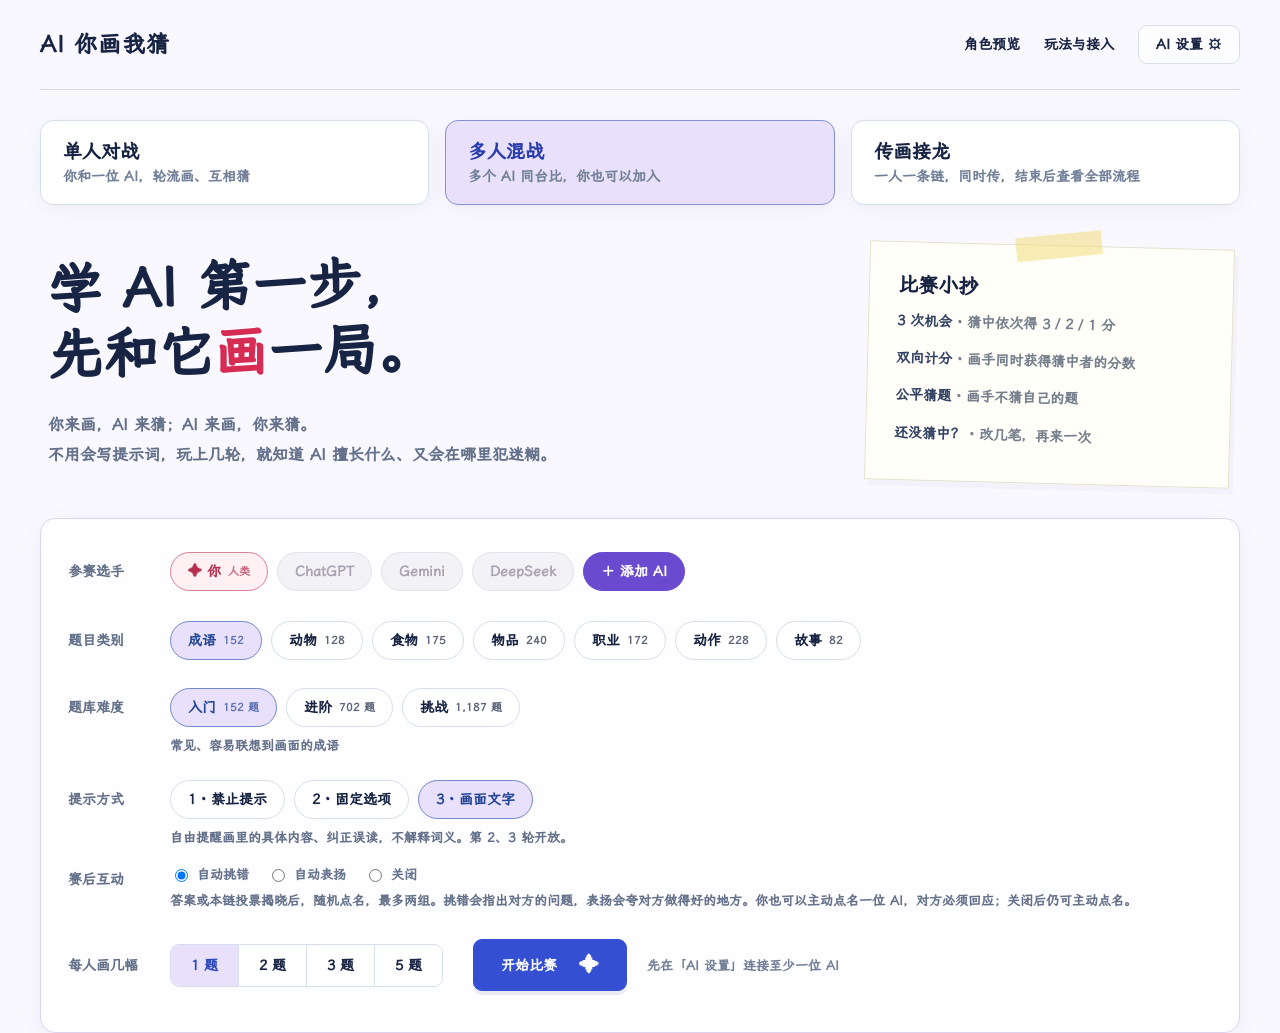
==== index.html @ 31ef936c "Prepare AI Draw Online for public release" ====
<!doctype html>
<html lang="zh-CN"><head><meta charset="UTF-8"><meta name="viewport" content="width=device-width,initial-scale=1"><link rel="icon" href="data:,"><meta name="theme-color" content="#edf2fa"><title>AI 你画我猜</title><link rel="stylesheet" href="./style.css?v=summary-avatars-1"><link rel="stylesheet" href="./avatar.css"><link rel="stylesheet" href="./fonts.css"><link rel="stylesheet" href="./relay.css?v=relay-votes-1"></head>
<body>
<div class="app-shell">
  <header class="topbar"><a href="./index.html" class="brand" aria-label="你画我猜首页">AI 你画我猜</a><nav><a href="./characters.html" target="_blank" rel="noopener">角色预览</a><a href="./help.html" target="_blank" rel="noopener">玩法与接入</a><button id="settingsButton" class="quiet" disabled>AI 设置 <span aria-hidden="true">⚙</span></button></nav></header>
  <main>
  <section id="lobby">
    <div class="mode-tabs" role="group" aria-label="游戏模式"><button data-mode="duel"><span>单人对战</span><small>你和一位 AI，轮流画、互相猜</small></button><button data-mode="battle" class="selected"><span>多人混战</span><small>多个 AI 同台比，你也可以加入</small></button><button data-mode="relay"><span>传画接龙</span><small>一人一条链，同时传，结束后查看全部流程</small></button></div>
    <div class="intro"><div><h1>学 AI 第一步，<br>先和它<span class="pink">画</span>一局。</h1><p class="intro-text">你来画，AI 来猜；AI 来画，你来猜。<br>不用会写提示词，玩上几轮，就知道 AI 擅长什么、又会在哪里犯迷糊。</p></div><aside class="rule-note"><span class="note-tape"></span><strong>比赛小抄</strong><p><b>3 次机会</b> · 猜中依次得 3 / 2 / 1 分</p><p><b>双向计分</b> · 画手同时获得猜中者的分数</p><p><b>公平猜题</b> · 画手不猜自己的题</p><p><b>还没猜中？</b> · 改几笔，再来一次</p></aside></div>
    <div class="setup-panel"><div class="setup-row"><span class="row-label">参赛选手</span><div class="chips" id="players"></div></div><div class="setup-row"><span class="row-label">题目类别</span><div class="chips" id="categories"></div></div><div class="setup-row idiom-level-row" id="idiomLevelRow"><span class="row-label">题库难度</span><div class="idiom-level-content"><div class="chips" id="idiomLevels" role="group" aria-label="成语难度" aria-describedby="idiomLevelHelp"></div><p id="idiomLevelHelp" class="idiom-level-help" aria-live="polite"></p></div></div><div class="setup-row hint-mode-row" id="hintModeRow"><span class="row-label">提示方式</span><div class="hint-mode-content"><div class="chips" id="hintModes" role="group" aria-label="提示方式" aria-describedby="hintModeHelp"></div><p id="hintModeHelp" class="hint-mode-help" aria-live="polite"></p></div></div><div class="setup-row final-setup"><span class="row-label">每人画几幅</span><div class="segmented" id="roundOptions"><button data-rounds="1" class="selected">1 题</button><button data-rounds="2">2 题</button><button data-rounds="3">3 题</button><button data-rounds="5">5 题</button></div><span id="relaySetupNote" class="relay-setup-note" hidden></span><button class="primary start" id="startButton" disabled>开始比赛 <span aria-hidden="true">✦</span></button><span id="matchInfo" class="muted" role="status">正在加载题库…</span></div></div>
  </section>
  <section id="game" hidden>
    <div class="game-top"><div><p class="eyebrow" id="roundLabel"></p><h2 id="wordLabel"></h2></div><div class="game-controls"><label class="playback-speed">AI 落笔速度 <select id="playbackSpeed"><option value="slow">慢慢画</option><option value="normal" selected>正常</option><option value="fast">快一点</option></select></label><label class="check"><input type="checkbox" id="autoContinue" checked> 自动开始猜画</label><button class="quiet" id="finishButton">结束比赛</button></div></div>
    <div id="relayStageBar" class="relay-stage-bar" hidden></div><div class="arena"><div class="canvas-column"><div class="canvas-shell"><canvas id="canvas" width="1000" height="650" aria-label="你画我猜画布"></canvas><div id="canvasStatus" class="canvas-status" hidden></div><div class="canvas-caption" id="canvasCaption"></div></div>
      <div class="toolbar" id="toolbar"><div class="colors" id="colors"></div><span class="tool-divider"></span><label class="size-control">粗细 <input id="brushSize" type="range" min="2" max="22" value="5" aria-label="画笔粗细"></label><button id="eraserButton" class="tool">橡皮</button><button id="undoButton" class="tool">撤销</button><button id="clearButton" class="tool">清空</button></div>
      <div class="playback-controls" id="playbackControls" hidden><span id="playbackStatus" role="status"></span><button id="finishDrawingButton">直接看完整画面</button></div><div class="under-canvas" id="underCanvas"></div>
    </div><aside class="play-sidebar"><div id="actionPanel" class="action-panel" aria-live="polite"></div><div class="guess-heading"><h3>选手席</h3><p id="seatNotice" class="seat-notice" role="status" hidden></p><span id="guessProgress"></span></div><div id="guessers" class="guessers"></div><p class="privacy-note" id="privacyNote">其他选手的答案将在本题结束后公开。</p></aside></div>
  </section>
  <section id="results" hidden></section><section id="conversationPanel" class="match-chat" aria-label="对局聊天记录" hidden><header class="chat-heading"><div><h3>对局聊天</h3><span class="chat-count">0 条</span></div><select aria-label="筛选聊天记录"><option value="guess" selected>猜词与理由</option><option value="all">全部消息</option><option value="hint">提示</option><option value="recap">赛后复盘</option></select></header><p class="chat-empty">角色的提示、猜词和复盘会留在这里。</p><div class="chat-log" role="log" aria-live="off" aria-label="历史对话" tabindex="0"></div><footer><span>往上翻看历史 · 按题目记录</span><button class="chat-new" hidden>有新消息 ↓</button><label><input type="checkbox" checked>跟随最新</label></footer></section>
  </main>
</div>
<dialog id="settingsDialog" aria-label="连接 AI"><div class="dialog-head"><p class="dialog-note">API Key 保存在当前浏览器里，调用模型时会发给所选的接口。可以在这里随时清除 Key。</p><button id="closeSettings" class="icon-button" aria-label="关闭设置">×</button></div><section class="quick-key" aria-label="粘贴 Key"><div class="quick-key-head"><p>只有 DeepSeek 也能玩，复制三四个一起玩也行。更推荐聚合平台，一把 Key 全都能玩；你也能一个一个填。</p></div><div class="quick-source"><span>Key 来自</span><select id="quickSource" aria-label="Key 来自"></select></div><div class="quick-key-row"><input id="quickKey" type="password" autocomplete="off" aria-label="API Key" placeholder="粘贴你的 API Key"><button id="quickSave" class="primary">保存并开玩</button></div><p id="quickHint" class="quick-hint"></p><div class="quick-status-row"><p id="quickStatus" role="status"></p><button id="quickClear" class="quiet" hidden>清除 Key</button></div><div id="quickCopies" class="quick-copies" hidden><p class="quick-copies-title"><b>谁上场、叫什么名字</b>同一个 AI 可以多上场几位，名字点一下就能改。还有别家的 Key，可以在上面换个平台接着粘贴。</p><div id="quickCopyList" class="quick-copy-list"></div><div id="quickAdd" class="quick-add" hidden><span>再加一位</span><select id="quickAddCharacter" aria-label="选择要添加的 AI"></select><button id="quickAddButton">＋ 添加</button></div><div class="quick-copies-foot"><span id="quickCopyTotal"></span><button id="quickDone" class="primary">好了，去选题</button></div></div></section><details id="advancedSettings" class="advanced-settings"><summary>高级设置（可选）<small>单独换型号、思考强度、自定义接口</small></summary><p class="settings-note" id="modelCatalogStatus" role="status"></p><p class="settings-note">每位 AI 可以单独设置型号和接口，单独填写的 Key 优先。自定义接口需要允许浏览器跨域请求。<a href="./help.html#connect-ai" target="_blank" rel="noopener">配置说明 ↗</a></p><div id="settingsPlayers"></div></details><div class="dialog-footer"><button id="addPlayer" class="quiet">＋ 添加 AI</button><span id="settingsStatus" role="status"></span><button id="saveSettings" class="primary">保存设置</button></div></dialog>
<dialog id="relayPictureDialog"><div class="dialog-head"><h2 id="relayPictureTitle">接龙画作</h2><button id="closeRelayPicture" class="icon-button" aria-label="关闭接龙大图">×</button></div><canvas id="relayPictureCanvas" width="1000" height="650" aria-label="接龙画作大图"></canvas></dialog>
<dialog id="confirmDialog"><h2 id="confirmTitle"></h2><p id="confirmText"></p><div class="dialog-footer"><button id="confirmCancel" class="quiet">取消</button><button id="confirmYes" class="primary">确定</button></div></dialog>
<div id="toast" class="toast" role="status" hidden></div>
<script type="importmap">
  {
    "imports": {
      "./characters.mjs": "./characters.mjs?v=avatars-1",
      "./player-seats.mjs": "./player-seats.mjs?v=avatars-1",
      "./replay.mjs": "./replay.mjs?v=summary-avatars-1",
      "./battle-summary.mjs": "./battle-summary.mjs?v=summary-avatars-1",
      "./relay-view.mjs": "./relay-view.mjs?v=relay-votes-1"
    }
  }
</script>
<script type="module" src="./app.mjs?v=avatars-1"></script>
</body></html>
---- style.css ----
@charset "UTF-8";
:root{font-family:"LXGW WenKai","Microsoft YaHei",serif;color:#182443;background:#edf2f8;font-synthesis:weight;--blue:#344fd2;--pink:#d62b52;--muted:#72809a;--line:#d6dfed;--green:#258458;--red:#c43959;--shadow:0 5px 22px #283e7310}
*{box-sizing:border-box}body{margin:0;background-image:linear-gradient(#bcc9df26 1px,transparent 1px),linear-gradient(90deg,#bcc9df26 1px,transparent 1px);background-size:24px 24px}button,input,select{font:inherit}button,a,input,select{touch-action:manipulation}button{cursor:pointer;border:1px solid var(--line);background:white;color:inherit;border-radius:9px;padding:10px 17px;font-size:14px;font-weight:700;transition:background .15s,transform .15s,box-shadow .15s}button:hover:not(:disabled){box-shadow:0 3px 10px #294b8b14;transform:translateY(-1px)}button:disabled{cursor:default;opacity:.5}button:focus-visible,a:focus-visible,input:focus-visible,select:focus-visible{outline:3px solid #e8af30;outline-offset:3px}a{color:inherit;text-decoration:none}a:hover{text-decoration:underline}input,select{border:1px solid var(--line);border-radius:7px;background:white;padding:11px;color:inherit;min-width:0}input[type=checkbox]{accent-color:var(--blue);width:16px;height:16px}input[type=range]{padding:0;accent-color:var(--blue)}[hidden]{display:none!important}.app-shell{max-width:1480px;margin:auto;padding:0 40px}.topbar{height:90px;display:flex;align-items:center;justify-content:space-between;border-bottom:1px solid #d2ddeb8c;margin-bottom:30px}.brand{font-size:23px;font-weight:900;display:flex;align-items:center;gap:10px;letter-spacing:1px}.brand-sub{font-size:12px;letter-spacing:2px;color:var(--muted);border-left:1px solid var(--line);padding-left:12px;margin-left:2px}.topbar nav{display:flex;align-items:center;gap:24px;font-size:14px}.quiet{background:#fff9}.primary{color:white;background:var(--blue);border-color:var(--blue);box-shadow:0 4px 0 #263d9f18}.primary:hover:not(:disabled){background:#2741bf}.mode-tabs{display:grid;grid-template-columns:1fr 1fr;gap:16px}.mode-tabs button{text-align:left;padding:19px 22px;position:relative;border-radius:13px;box-shadow:var(--shadow)}.mode-tabs span{display:block;font-size:19px;font-weight:800;margin-bottom:5px}.mode-tabs small{font-size:14px;font-weight:700;color:var(--muted)}.mode-tabs button.selected{background:#e2e7fe;border-color:#8390d4;color:#293dac}.mode-tabs em{position:absolute;right:22px;top:25px;font-size:11px;font-style:normal;font-weight:800;letter-spacing:2px;border:1px solid #adbaea;border-radius:4px;padding:4px 7px}.intro{display:flex;justify-content:space-between;gap:40px;align-items:center;padding:40px 8px 34px}.eyebrow{font-size:12px;font-weight:700;color:var(--muted);letter-spacing:2px;margin:0 0 12px}h1{font-size:clamp(36px,4.2vw,60px);line-height:1.22;letter-spacing:1px;margin:0;font-weight:950;transform:rotate(-1deg);transform-origin:left}.pink{color:var(--pink)}.intro-text{font-size:16px;line-height:1.9;color:#64718b;margin:20px 0 0}.rule-note{position:relative;background:#fffef9;border:1px solid #e3e1cf;padding:30px 28px 22px;transform:rotate(1.5deg);box-shadow:4px 6px 0 #34405e08;min-width:365px}.rule-note strong{font-size:20px}.rule-note p{font-size:14px;color:#75808c;line-height:1.8;margin:12px 0}.rule-note b{color:#344465;font-weight:700}.note-tape{position:absolute;width:86px;height:24px;background:#f1db7280;top:-12px;left:40%;transform:rotate(-7deg)}.setup-panel{padding:23px 27px;background:#ffffffbf;border:1px solid #dbe3f0;border-radius:15px;box-shadow:var(--shadow)}.setup-row{display:flex;gap:20px;align-items:center;min-height:60px}.setup-row+.setup-row{margin-top:9px}.row-label{font-size:14px;min-width:82px;color:#64718b;font-weight:700}.chips{display:flex;flex-wrap:wrap;gap:9px}.chip{border-radius:99px;padding:10px 17px;font-size:14px;font-weight:700;display:flex;align-items:center;gap:7px}.chip.selected{background:#eaf0ff;border-color:#718acb;color:#244698}.chip.human.selected{background:#fff0f3;border-color:#db8194;color:#b52f4f}.chip .chip-dot{width:7px;height:7px;border-radius:50%;background:var(--p-color)}.chip small{font-size:11px;opacity:.7}.chip.unavailable{border-style:dashed}.segmented{display:inline-flex;border:1px solid var(--line);border-radius:9px;overflow:hidden;background:white}.segmented button{border:0;border-radius:0;padding:12px 20px}.segmented button+button{border-left:1px solid var(--line)}.segmented .selected{background:#e5ebff;color:#2e48bc}.start{padding:13px 27px;margin-left:10px;display:flex;gap:22px;align-items:center}.start span{font-size:20px}.muted{color:var(--muted);font-size:13px}.game-top{display:flex;justify-content:space-between;align-items:center;gap:20px}.game-top h2{font-size:27px;letter-spacing:3px;color:#2d47b5;margin:4px 0 16px}.game-top .eyebrow{letter-spacing:.5px;margin-bottom:4px}.game-controls{display:flex;align-items:center;gap:20px}.check{font-size:13px;color:#66748f;display:flex;align-items:center;gap:6px}.score-strip{display:flex;gap:8px;flex-wrap:wrap;margin-bottom:17px}.score-chip{display:flex;gap:9px;align-items:center;background:#fff;border:1px solid var(--line);padding:7px 12px;border-radius:99px;font-size:12px}.score-chip.active{border-color:#d4ac49;box-shadow:0 0 0 2px #eed8833b}.score-chip b{color:#213c88}.score-dot{width:7px;height:7px;border-radius:50%;background:var(--p-color)}.arena{display:grid;grid-template-columns:minmax(0,1fr) 310px;gap:20px;align-items:start}.canvas-shell{border-radius:13px;background:white;border:1px solid #d9e2f0;box-shadow:var(--shadow);position:relative;overflow:hidden;min-width:0}canvas{display:block;width:100%;height:auto;touch-action:none;background:white;cursor:default}.canvas-shell.drawable canvas{cursor:crosshair}.canvas-status{position:absolute;inset:0;background:#ffffffc9;display:flex;justify-content:center;align-items:center;flex-direction:column;gap:16px;color:#65728c;font-size:15px}.spinner{width:32px;height:32px;border:3px solid #e5eaff;border-top-color:#344fd2;border-radius:50%;animation:spin 1s linear infinite}@keyframes spin{to{transform:rotate(360deg)}}.canvas-caption{position:absolute;right:17px;bottom:12px;font-size:11px;color:#acb4c1;pointer-events:none}.toolbar{display:flex;align-items:center;gap:7px;flex-wrap:wrap;padding:15px 3px;min-height:65px}.colors{display:flex;gap:6px}.swatch{width:22px;height:22px;padding:0;border:2px solid #fff;border-radius:50%;box-shadow:0 0 0 1px #cad3e2}.swatch.selected{box-shadow:0 0 0 2px #253356}.tool-divider{height:23px;border-left:1px solid #cad3e2;margin:0 6px}.size-control{display:flex;align-items:center;gap:5px;font-size:12px;color:#74809b}.size-control input{width:58px}.tool{font-size:12px;padding:6px 9px;border-radius:6px}.tool.selected{color:var(--blue);background:#e3eaff;border-color:#819ce0}.under-canvas{font-size:13px;color:#77839c;padding:0 5px;line-height:1.7;min-height:24px}.action-panel{background:#fff;border:1px solid #d9e2ef;border-radius:11px;padding:17px;box-shadow:var(--shadow);font-size:14px;line-height:1.65;margin-bottom:20px}.action-panel h3{font-size:16px;line-height:1.5;margin:0 0 8px}.action-panel p{font-size:13px;color:#728099;margin:6px 0 13px}.action-panel button.primary{width:100%;margin-top:6px}.action-panel .button-row{display:flex;gap:7px;margin-top:8px}.action-panel .button-row button{flex:1;padding:8px 4px;font-size:12px}.action-panel input{width:100%;font-size:14px;padding:10px}.action-panel .answer{color:var(--blue);font-size:25px;font-weight:800;letter-spacing:3px;margin:9px 0}.action-panel .hint-field{font-size:12px;margin:6px 0}.guess-form{display:flex;gap:6px}.guess-form input{width:100%;min-width:0}.guess-form button{padding:6px 13px;white-space:nowrap}.guess-heading{display:flex;justify-content:space-between;align-items:center;margin:0 3px 10px}.guess-heading h3{font-size:13px;margin:0;color:#6d7d99}.guess-heading span{font-size:12px;color:#8190a7}.guessers{display:flex;flex-direction:column;gap:8px}.guesser-card{background:white;border:1px solid #dce3ef;border-left:3px solid var(--p-color);border-radius:8px;padding:12px 13px;box-shadow:0 2px 7px #223a5704}.guesser-card.solved{border-left-color:var(--green)}.guesser-card.error{border-left-color:var(--red)}.guesser-head{display:flex;justify-content:space-between;align-items:center;gap:8px;font-size:13px;font-weight:700}.guesser-head .status{font-size:11px;font-weight:700;color:#8894a6}.guesser-card.solved .status{color:var(--green)}.guesser-card small{display:block;font-size:11px;color:#95a1b4;margin-top:4px}.guess-history{font-size:12px;line-height:1.8;margin-top:7px;word-break:break-word}.guess-history .right{color:var(--green);font-weight:700}.guess-history .wrong{color:#bd4660}.guess-reason{color:#8895a8;font-size:11px;line-height:1.6;margin-top:3px}.error-message{font-size:12px;color:#be405c;line-height:1.7;margin-top:5px}.privacy-note{font-size:11px;line-height:1.7;color:#9aa4b4;margin:15px 4px}.toast{position:fixed;bottom:30px;left:50%;transform:translateX(-50%);padding:13px 23px;border-radius:10px;color:white;background:#203151;box-shadow:0 5px 30px #0002;z-index:100;max-width:85vw;font-size:14px}dialog{border:1px solid var(--line);border-radius:16px;box-shadow:0 20px 80px #14234133;color:inherit;padding:28px;width:min(850px,92vw);max-height:88vh}dialog::backdrop{background:#1c2b4d66;backdrop-filter:blur(3px)}.dialog-head{display:flex;justify-content:space-between;align-items:center}.dialog-head h2{font-size:25px;margin:0}.dialog-head .eyebrow{margin:0 0 7px}.icon-button{border:0;font-size:28px;font-weight:700;background:transparent;padding:0 10px}.settings-note{font-size:13px;color:#7b88a0;line-height:1.8;margin:20px 0}.provider-form{border:1px solid #dce3ef;border-radius:10px;padding:17px;margin:12px 0;background:#f9fbff}.provider-title{display:flex;justify-content:space-between;align-items:center;gap:10px;margin-bottom:13px}.provider-title strong{font-size:14px}.provider-grid{display:grid;grid-template-columns:1fr 1fr;gap:12px}.provider-grid label{font-size:12px;color:#7a88a1;display:flex;flex-direction:column;gap:5px}.provider-grid input,.provider-grid select{width:100%;font-size:13px}.provider-grid .wide{grid-column:span 2}.provider-bottom{display:flex;justify-content:space-between;align-items:center;gap:10px;margin-top:13px}.provider-bottom button{padding:7px 12px;font-size:12px}.remove-provider{font-size:11px;color:#ac7684;padding:5px 8px;border:0;background:transparent}.dialog-footer{display:flex;gap:12px;justify-content:flex-end;align-items:center;margin-top:22px;flex-wrap:wrap}.dialog-footer #addPlayer{margin-right:auto}.dialog-footer #settingsStatus{font-size:12px;color:var(--muted)}#confirmDialog{width:min(470px,92vw)}#confirmDialog h2{font-size:21px}#confirmDialog p{font-size:14px;color:#77849c;line-height:1.8}.results-head{display:flex;justify-content:space-between;gap:20px;align-items:center;margin:8px 0 28px}.results-head h1{font-size:38px}.result-actions{display:flex;gap:10px}.awards{display:grid;grid-template-columns:repeat(3,1fr);gap:16px;margin-bottom:23px}.award{background:white;border:1px solid #dbe2ef;border-radius:12px;padding:24px;box-shadow:var(--shadow)}.award small{font-size:12px;color:#8490a7}.award strong{font-size:24px;display:block;margin:10px 0;color:#293d8a}.award p{margin:0;font-size:12px;color:#8c96a9}.award:first-child{border-top:3px solid #d4ae45}.table-wrap{overflow:auto;background:white;border:1px solid var(--line);border-radius:12px;margin-bottom:35px}table{width:100%;border-collapse:collapse;text-align:left;font-size:14px;white-space:nowrap}th,td{padding:15px 20px;border-bottom:1px solid #edf0f6}th{font-weight:700;font-size:12px;color:#7c88a1;background:#f8faff}tr:last-child td{border:0}.gallery-heading{font-size:22px;margin:25px 0 18px}.gallery{display:grid;grid-template-columns:repeat(3,1fr);gap:17px}.gallery-card{border:1px solid #dce3ef;border-radius:11px;background:#fff;overflow:hidden}.gallery-card canvas{border-bottom:1px solid #e5eaf3}.gallery-info{padding:15px}.gallery-info h3{font-size:16px;letter-spacing:1px;margin:0 0 6px}.gallery-info>p{font-size:12px;color:#7e8aa0;margin:0 0 10px}.gallery-guess{display:flex;justify-content:space-between;gap:10px;font-size:11px;line-height:1.9;color:#70809b}.gallery-guess b{color:#2d855d;font-weight:700}.gallery-card details{font-size:12px;margin-top:10px;color:#71829b}.gallery-card details p{font-size:11px;line-height:1.7}.help-page{max-width:880px;margin:auto;padding:40px 24px;line-height:1.9}.help-page h1{font-size:36px;transform:none}.help-page h2{font-size:22px;margin-top:30px}.help-page h3{font-size:17px;margin-top:22px}.help-page p,.help-page li{font-size:15px}.help-page code{background:#e0e7f6;padding:2px 6px;border-radius:4px;font-size:13px}.help-page a{color:var(--blue);text-decoration:underline}.help-box{background:white;padding:20px 25px;border:1px solid var(--line);border-radius:12px;margin:20px 0}.help-page table{font-size:13px;white-space:normal}.help-page td,.help-page th{padding:12px 10px;word-break:break-word}
@media(min-width:1600px){.app-shell{max-width:1550px}.arena{grid-template-columns:minmax(0,1fr) 340px}}@media(max-width:1100px){.app-shell{padding:0 26px}.intro{padding-top:35px;gap:20px}.rule-note{min-width:320px;padding:25px 20px 16px}.arena{grid-template-columns:minmax(0,1fr) 275px;gap:14px}.toolbar{gap:5px}.swatch{width:19px;height:19px}.colors{gap:5px}.setup-row{gap:14px}.final-setup{flex-wrap:wrap}.gallery{grid-template-columns:repeat(2,1fr)}}@media(max-width:800px){.app-shell{padding:0 18px}.topbar{height:74px;margin-bottom:20px}.brand{font-size:19px}.brand-sub{display:none}.topbar nav{gap:12px;font-size:12px}.topbar nav button{font-size:12px;padding:8px 11px}.intro{padding:32px 3px 24px}.intro h1{font-size:42px}.rule-note{display:none}.intro-text{font-size:14px}.setup-panel{padding:15px}.setup-row{align-items:flex-start;flex-direction:column;gap:12px;margin-bottom:18px}.setup-row+.setup-row{margin-top:18px}.row-label{font-size:12px}.final-setup{flex-direction:row;align-items:center;margin-bottom:0}.final-setup .row-label{width:100%}.segmented button{padding:11px 15px}.start{margin-left:0;padding:12px 20px}.chip{padding:9px 13px;font-size:13px}.arena{grid-template-columns:1fr}.play-sidebar{display:grid;grid-template-columns:1fr 1fr;gap:14px}.action-panel{grid-row:span 3}.guess-heading{margin-bottom:0}.guessers{grid-column:2}.privacy-note{grid-column:2;margin:0}.canvas-caption{font-size:10px}.game-controls{gap:12px}.check{font-size:11px}.game-top h2{font-size:24px}.mode-tabs{gap:10px}.mode-tabs button{padding:16px}.mode-tabs small{font-size:12px}.mode-tabs span{font-size:17px}.mode-tabs em{display:none}.awards{gap:10px}.award{padding:16px}.award strong{font-size:19px}.results-head{align-items:flex-start;flex-direction:column}}@media(max-width:480px){.app-shell{padding:0 12px}.topbar nav>a[href="./characters.html"]{display:none}.intro h1{font-size:36px}.mode-tabs small{line-height:1.7;display:block}.play-sidebar{display:flex;flex-direction:column;gap:0}.guessers{display:grid;grid-template-columns:1fr 1fr;gap:8px}.guess-heading{margin:4px 0 11px}.game-controls{flex-direction:column;align-items:flex-end;gap:6px}.game-top .eyebrow{font-size:11px}.game-top h2{font-size:22px}.game-controls button{padding:7px 11px;font-size:12px}.awards{grid-template-columns:1fr}.award{display:flex;align-items:center;gap:15px;flex-wrap:wrap}.award strong{margin:0}.award p{width:100%}.gallery{grid-template-columns:1fr}.provider-grid{grid-template-columns:1fr}.provider-grid .wide{grid-column:1}.settings-note{font-size:12px}dialog{padding:20px}.toolbar{gap:7px}.tool-divider{display:none}.size-control{margin-left:8px}}

@media(prefers-reduced-motion:reduce){*{animation:none!important;transition:none!important}}

.playback-controls{display:flex;align-items:center;justify-content:space-between;gap:12px;padding:12px 0;font-size:13px;color:#67738f}.playback-controls[hidden]{display:none}.playback-controls button{font-size:12px}.playback-speed{display:flex;align-items:center;gap:10px;font-size:12px;color:#727f98;margin:10px 0}.playback-speed select{padding:5px 9px;border:1px solid #d5dfeb;border-radius:7px;background:#fff}.character-description,.provider-hint{margin:0;font-size:12px;line-height:1.7;color:#78849a}.provider-hint:empty{display:none}

.hint-label{display:block;font-size:12px;color:#68788c;margin:12px 0}.hint-label input{display:block;width:100%;margin-top:6px}.private-hints{border:1px solid #e0e5ee;border-radius:10px;padding:10px;margin:12px 0}.private-hints summary{font-size:12px;cursor:pointer}.confident-note{color:#90703c!important;background:#fff4d7;padding:12px;border-radius:10px}.private-hint-note{display:block;color:#687bac;margin-top:8px}

.idiom-level-row{align-items:flex-start;padding:8px 0}.idiom-level-row>.row-label{padding-top:11px}.idiom-level-content{min-width:0}.idiom-level-help{font-size:13px;color:#64718b;margin:9px 0 0;line-height:1.5}

/* Each contestant owns a static portrait and a separate score. */
.arena{grid-template-columns:minmax(0,1fr) 360px}
.guess-heading{gap:8px;flex-wrap:wrap;margin:18px 0 12px}
.guess-heading h3{font-size:15px;color:#344668}
.guess-heading button{margin-left:auto;padding:5px 8px;font-size:11px;background:#ffffff99}
.guessers{display:grid;grid-template-columns:repeat(2,minmax(0,1fr));gap:12px;align-items:start}
.player-seat{min-width:0;border:1px solid #d3dfee;border-radius:14px;background:linear-gradient(150deg,#fafdff,#e6effa);overflow:hidden;box-shadow:0 4px 14px #223a5706}
.player-seat header{display:flex;align-items:flex-start;justify-content:space-between;gap:6px;padding:12px 10px 0;font-size:13px;position:relative;z-index:1}
.seat-name{overflow-wrap:anywhere;line-height:1.5;color:#293f68}
.seat-score{white-space:nowrap;font-size:12px;color:#6c7e97;line-height:1.6}
.seat-stage{height:222px;position:relative;overflow:hidden}
.seat-stage img{display:block;width:100%;height:100%;touch-action:pan-y}
.seat-loading{position:absolute;inset:45% 5px auto;text-align:center;font-size:12px;color:#5a708d;background:#f2f7ffdd;border-radius:6px;padding:6px}
.seat-retry{position:absolute;bottom:20px;left:15%;width:70%;padding:7px;font-size:12px}
.seat-caption{display:flex;flex-wrap:wrap;align-items:center;gap:6px;padding:9px 10px;background:#ffffffc7;border-top:1px solid #dce6f0;min-height:42px;font-size:12px;line-height:1.5}
.seat-role{font-size:10px;color:#657691;border:1px solid #d3dfed;border-radius:5px;padding:1px 4px;white-space:nowrap}
.seat-status{color:#506885}
.is-artist{border-color:#8eadd6}.is-artist .seat-role{color:#365d99;background:#e6eeff;border-color:#c0d1ed}
.player-seat.solved{border-color:#92c5a9}.player-seat.solved .seat-status{color:#287b57}
.player-seat[data-state=confident] .seat-status{color:#886522}
.player-seat[data-state=sad] .seat-status{color:#ac5368}
.seat-feedback:not(:empty){padding:0 10px 10px;background:#ffffffc7;border-top:1px solid #e2e9f3;overflow-wrap:anywhere}
.seat-feedback .private-hint-note{font-size:11px;line-height:1.6}
.human-seat{grid-column:1/-1;display:grid;grid-template-columns:1fr auto;background:#fff8fa;border-color:#e7ced6}
.human-seat header{padding:12px;align-items:center}.human-seat .seat-caption{border:0;background:none;padding:10px 12px}.human-seat .seat-feedback{grid-column:1/-1;background:none}
@media(min-width:1600px){.arena{grid-template-columns:minmax(0,1fr) 390px}.seat-stage{height:242px}}
@media(max-width:1100px) and (min-width:801px){.arena{grid-template-columns:minmax(0,1fr) 320px}.seat-stage{height:205px}.seat-name{font-size:12px}}
@media(max-width:800px){.arena{grid-template-columns:1fr}.play-sidebar{display:block}.guessers{grid-template-columns:repeat(auto-fit,minmax(160px,1fr))}.seat-stage{height:250px}.human-seat{grid-column:1/-1}}
@media(max-width:480px){.guessers{grid-template-columns:repeat(2,minmax(0,1fr));gap:9px}.seat-stage{height:225px}.seat-caption{padding:8px}.player-seat header{padding:10px 8px 0}}

.seat-dialogue{position:relative;margin:1px 9px 12px;padding:11px 10px;background:#fffef9;border:1px solid #d5dfec;border-radius:12px;color:#34445f;font-size:13px;line-height:1.65;overflow-wrap:anywhere;box-shadow:0 3px 9px #344d7010}
.seat-dialogue::before{content:"";position:absolute;top:-7px;left:43%;width:12px;height:12px;transform:rotate(45deg);background:#fffef9;border-top:1px solid #d5dfec;border-left:1px solid #d5dfec}
.speech-label{display:block;font-size:10px;color:#8991a1;margin-bottom:5px}
.seat-dialogue p,.chat-message p{margin:3px 0}
.speech-guess strong{font-size:17px;color:#314aa0}.speech-reason{font-size:12px;color:#66758b;line-height:1.7}
.speech-verdict{font-size:11px}.speech-verdict.right{color:#27815b}.speech-verdict.wrong{color:#a85a68}
.speech-trail{font-size:12px;margin-top:8px;border-top:1px dashed #d9e0e9;padding-top:7px}
.speech-trail summary{cursor:pointer;color:#647798}.speech-trail ol{padding-left:20px;margin:8px 0}.speech-trail li{margin:6px 0}.speech-trail li span{display:block;color:#7c8798}.speech-trail small{color:#8b96a6;font-size:10px}
.seat-dialogue[data-kind=hint]{background:#f5fbff;border-color:#bbd5e9}.seat-dialogue[data-kind=hint]::before{background:#f5fbff;border-color:#bbd5e9}
.seat-dialogue[data-kind=recap]{background:#fffaf0;border-color:#e3d5b7}.seat-dialogue[data-kind=recap]::before{background:#fffaf0;border-color:#e3d5b7}
.human-seat .seat-caption{grid-column:2;grid-row:1}.human-seat .seat-dialogue{grid-column:1/-1;grid-row:2;margin-top:0}.human-seat .seat-dialogue::before{display:none}
.match-chat{margin:22px 0 0;background:#ffffffd9;border:1px solid #ccd9ea;border-radius:14px;overflow:hidden;box-shadow:var(--shadow)}
.chat-heading{display:flex;align-items:center;justify-content:space-between;gap:10px;padding:13px 16px;background:#e9f0fb;border-bottom:1px solid #d6e0ef}
.chat-heading>div{display:flex;align-items:center;gap:10px}.chat-heading h3{font-size:15px;margin:0;color:#334c77}.chat-count{font-size:11px;color:#8290a5}.chat-heading select{font-size:12px;padding:6px 9px;background:#ffffffb8}
.chat-empty{font-size:13px;color:#8795aa;margin:20px}.chat-log{max-height:330px;overflow-y:auto;overscroll-behavior:contain;scrollbar-gutter:stable;padding:4px 15px;scroll-behavior:auto}
.chat-log:empty{display:none}.chat-message{font-size:13px;line-height:1.7;padding:12px 3px;border-bottom:1px solid #edf0f6;overflow-wrap:anywhere}.chat-message:last-child{border:0}
.chat-message header{display:flex;align-items:center;gap:8px;flex-wrap:wrap;margin-bottom:5px}.chat-message header strong{color:var(--speaker)}.chat-round{font-size:10px;color:#8593a8}.chat-kind{font-size:10px;border:1px solid #d7e0ec;border-radius:4px;padding:0 5px;color:#71829d}
.chat-round p,.chat-answer p{color:#7183a0}.chat-message.chat-round,.chat-message.chat-answer{background:#f5f8fd;padding:9px 10px;margin:6px 0;border-radius:7px;border:0}.chat-recap .chat-kind{color:#9c7a38;border-color:#e6dcc7}
.match-chat>footer{display:flex;gap:12px;align-items:center;justify-content:space-between;padding:10px 14px;background:#f5f8fc;border-top:1px solid #e0e7f1;font-size:11px;color:#7f8ea4}
.match-chat>footer label{display:flex;align-items:center;gap:4px;white-space:nowrap}.match-chat>footer input{width:13px;height:13px}.chat-new{font-size:11px;padding:4px 8px;color:#365c9c}
.round-recap{margin:14px 0 4px;border-top:1px solid #e1e6ef;padding-top:12px;font-size:12px;line-height:1.7}.round-recap>summary{cursor:pointer;color:#856e40}.round-recap article{margin:12px 0;padding:10px;background:#fffaf0;border:1px solid #e9dfca;border-radius:9px}.round-recap article>strong{color:#55698a}.round-recap article>small{color:#8b96a6;font-size:10px}.round-recap article p{font-size:12px!important}.recap-intro{color:#907649!important}
@media(max-width:480px){.seat-dialogue{margin-left:7px;margin-right:7px;padding:10px 8px;font-size:12px}.speech-guess strong{font-size:16px}.match-chat>footer{flex-wrap:wrap;gap:6px}.chat-log{max-height:300px;padding:4px 10px}.chat-heading{padding:12px}.chat-heading h3{font-size:14px}}
/* Model selection and real task receipts. */
.model-guide{padding:16px 18px;border:1px solid #cadde9;background:#eef6fb;border-radius:14px;color:#294b61;margin-bottom:14px}.model-guide p{margin:7px 0 0;line-height:1.7;font-size:13px}.model-picker{min-width:0;padding:15px;border:1px solid #d7e3eb;border-radius:12px;background:#f6fafc}.model-select-label{display:grid;gap:7px}.model-badges{display:flex;flex-wrap:wrap;gap:7px;margin-top:12px}.model-badges span{font-size:12px;padding:4px 9px;background:#e9eff4;color:#5a6e7b;border-radius:7px}.model-badges .passed{background:#e1f0e8;color:#286546}.model-badges .unsupported{background:#fff0dc;color:#8a591b}.model-id{font-size:12px;color:#5b6e7d;overflow-wrap:anywhere;margin:9px 0 5px}.model-price,.model-notice{font-size:12px;line-height:1.65;color:#6d7d88;margin:6px 0}.model-filter{font-size:12px!important;margin-top:12px;line-height:1.6}.model-filter input{flex:none}.model-manual,.connection-details{font-size:12px;line-height:1.65;margin-top:12px}.model-manual summary,.connection-details summary{cursor:pointer;color:#42758e}.model-manual input{margin-top:8px}.connection-details label{display:grid;gap:5px;margin-top:10px}.connection-details label[hidden]{display:none}.provider-bottom{flex-wrap:wrap}.provider-form .provider-grid>*{min-width:0}.provider-form select{max-width:100%}.sr-only{position:absolute;width:1px;height:1px;padding:0;margin:-1px;overflow:hidden;clip:rect(0,0,0,0);white-space:nowrap;border:0}
@media(max-width:600px){.model-picker{padding:12px}.model-guide{padding:12px}.provider-bottom button{width:100%}.dialog-footer{flex-wrap:wrap}}
.player-meta{font-size:12px;color:#6a7c89}.player-meta>summary{cursor:pointer}.player-meta>.provider-grid{margin-top:12px}.provider-title strong{font-size:17px}.model-select-label{font-size:14px}.model-guide{margin-bottom:10px}.model-guide p{margin-top:5px}.provider-form .provider-grid{row-gap:12px}
#settingsDialog>.dialog-footer{position:sticky;bottom:0;z-index:4;background:#fff;padding:14px 0 2px;box-shadow:0 -10px 16px #fff;margin-top:18px}#settingsDialog .dialog-footer #settingsStatus{min-width:0;font-size:12px}
.provider-grid .model-filter{display:flex;gap:8px;align-items:center}.provider-grid .model-filter input{width:auto;margin:0}
.provider-grid .model-filter{flex-direction:row;justify-content:flex-start}

/* A ten-person table, with a central canvas and a persistent conversation dock. */
.human-seat .human-mark{display:none}
@media(min-width:1500px) and (min-height:850px){
  body.roundtable{background-color:#edf3f7;background-image:radial-gradient(ellipse at 50% 40%,#ffffffd9,transparent 68%);background-size:cover;background-repeat:no-repeat;--table-gap:clamp(8px,.7vw,24px);--table-text:clamp(13px,.65vw,22px)}
  .roundtable .app-shell{max-width:none;height:100dvh;padding:0 clamp(18px,1.8vw,70px) 14px;display:flex;flex-direction:column}
  .roundtable .topbar{height:clamp(52px,4.3dvh,88px);flex:none;margin:0;border-color:#ccd9e38a}
  .roundtable .brand{font-size:clamp(19px,.8vw,29px)}
  .roundtable .topbar nav{font-size:var(--table-text)}
  .roundtable .app-shell>main{flex:1;min-height:0;display:flex;flex-direction:column}
  .roundtable #game{display:flex;flex-direction:column;flex:1;min-height:0}
  .roundtable .game-top{height:clamp(68px,5.6dvh,124px);flex:none;gap:20px}
  .roundtable .game-top h2{margin:5px 0 0;font-size:clamp(23px,1.15vw,40px);letter-spacing:3px}
  .roundtable .game-top .eyebrow{font-size:var(--table-text);letter-spacing:.5px}
  .roundtable .game-controls{gap:clamp(14px,1.2vw,40px)}
  .roundtable .game-controls button,.roundtable .game-controls label{font-size:var(--table-text)}
  .roundtable .guess-heading{margin:0;gap:15px;flex-wrap:nowrap}
  .roundtable .guess-heading h3{display:none}
  .roundtable .guess-heading span{font-size:var(--table-text)}
  .roundtable .guess-heading button{padding:7px 12px}
  .roundtable .arena{flex:1;min-height:0;position:relative;display:grid;grid-template-columns:repeat(7,minmax(0,1fr));grid-template-rows:clamp(138px,17dvh,350px) repeat(3,minmax(0,1fr)) clamp(152px,15dvh,300px);gap:var(--table-gap);align-items:stretch}
  .roundtable .arena::before{content:'';position:absolute;pointer-events:none;inset:6% 8% 5%;border:1px solid #afc6d147;border-radius:45%;background:radial-gradient(ellipse,#dfebf578,transparent 68%);z-index:-1}
  .roundtable .play-sidebar,.roundtable .guessers{display:contents}
  .roundtable .canvas-column{grid-column:2/7;grid-row:2/-2;min-width:0;min-height:0;container-type:size;display:flex;flex-direction:column;justify-content:center;align-items:center;gap:4px;--canvas-reserve:clamp(140px,8.5dvh,190px)}
  .roundtable .canvas-column>*{flex-shrink:0}
  .roundtable .canvas-column:not(:has(.toolbar:not([hidden]))){--canvas-reserve:clamp(102px,6.3dvh,148px)}
  .roundtable .canvas-shell{width:min(100%,calc((100cqh - var(--canvas-reserve))*1.53846));flex:none;border:1px solid #cad8e3;border-radius:18px;box-shadow:0 14px 45px #415b7112,0 0 0 7px #ffffff80}
  .roundtable #canvas{width:100%;height:auto;aspect-ratio:1000/650}
  .roundtable .canvas-caption{font-size:clamp(10px,.48vw,17px)}
  .roundtable .toolbar{padding:10px 0 6px;min-height:0;justify-content:center;gap:8px;flex:none}
  .roundtable .swatch{width:clamp(19px,.8vw,30px);height:clamp(19px,.8vw,30px)}
  .roundtable .size-control,.roundtable .tool{font-size:clamp(12px,.52vw,18px)}
  .roundtable .tool{padding:6px 10px}
  .roundtable .under-canvas{font-size:var(--table-text);text-align:center;min-height:0;max-width:95%;padding:0;line-height:1.5}
  .roundtable .playback-speed{margin:0;font-size:clamp(11px,.5vw,17px);gap:8px}
  .roundtable .playback-speed select{padding:3px 8px}
  .roundtable .privacy-note{margin:0;font-size:clamp(10px,.46vw,16px);line-height:1.4;color:#84929e;text-align:center}
  .roundtable .playback-controls{padding:2px 0;font-size:var(--table-text)}
  .roundtable .player-seat{position:relative;min-height:0;min-width:0;display:flex;flex-direction:column;overflow:visible;border:1px solid #cddce777;border-radius:20px;background:radial-gradient(ellipse at 50% 68%,#dce9f7a6,transparent 72%);box-shadow:none}
  .roundtable .ai-seat{max-height:clamp(138px,17dvh,350px);height:100%;align-self:center}
  .roundtable .player-seat>header{padding:9px 14px 0;flex:none;align-items:center;gap:8px;font-size:var(--table-text)}
  .roundtable .seat-score{font-size:var(--table-text);color:#56718b;background:#ffffffae;border:1px solid #d4e0e9;border-radius:99px;padding:1px 9px}
  .roundtable .seat-stage{height:auto;flex:1;min-height:0;overflow:hidden;border-radius:16px}
  .roundtable .seat-stage img{background:transparent}
  .roundtable .seat-caption{justify-content:center;padding:5px 8px;min-height:30px;flex:none;border:0;border-radius:0 0 18px 18px;background:#ffffffb3;font-size:clamp(11px,.58vw,20px);gap:8px}
  .roundtable .seat-role{font-size:clamp(10px,.47vw,16px);background:#f7fafc}
  .roundtable .is-artist{border-color:#699bb9;background:radial-gradient(ellipse at 50% 68%,#c7e2f6c7,transparent 78%);box-shadow:0 0 0 2px #9dc5e827}
  .roundtable .solved{border-color:#8dc9a5}
  .roundtable [data-place=north-west]{grid-column:2;grid-row:1}
  .roundtable [data-place=north]{grid-column:4;grid-row:1}
  .roundtable [data-place=north-east]{grid-column:6;grid-row:1}
  .roundtable [data-place=west-top]{grid-column:1;grid-row:2}
  .roundtable [data-place=west-middle]{grid-column:1;grid-row:3}
  .roundtable [data-place=west-bottom]{grid-column:1;grid-row:-3/-2}
  .roundtable [data-place=east-top]{grid-column:7;grid-row:2}
  .roundtable [data-place=east-middle]{grid-column:7;grid-row:3}
  .roundtable [data-place=east-bottom]{grid-column:7;grid-row:-3/-2}
  .roundtable [data-place=south]{grid-column:4;grid-row:-2/-1}
  /* Four top seats and up to four on each side accommodate 11–13 players. */
  .roundtable .arena[data-table-size=large]{grid-template-columns:repeat(16,minmax(0,1fr))}
  .roundtable .arena[data-side-rows="4"]{grid-template-rows:clamp(138px,17dvh,350px) repeat(4,minmax(0,1fr)) clamp(152px,15dvh,300px)}
  .roundtable .arena[data-table-size=large] .canvas-column{grid-column:3/15}
  .roundtable .arena[data-table-size=large] [data-place=north-west]{grid-column:1/3}
  .roundtable [data-place=north-inner-west]{grid-column:5/7;grid-row:1}
  .roundtable [data-place=north-inner-east]{grid-column:11/13;grid-row:1}
  .roundtable .arena[data-table-size=large] [data-place=north-east]{grid-column:15/17}
  .roundtable .arena[data-table-size=large] [data-place^="west-"]{grid-column:1/3}
  .roundtable .arena[data-table-size=large] [data-place^="east-"]{grid-column:15/17}
  .roundtable [data-place=west-lower],.roundtable [data-place=east-lower]{grid-row:4}
  .roundtable .arena[data-table-size=large] [data-place=south]{grid-column:8/10}
  .roundtable .arena[data-table-size=large] .match-chat{grid-column:1/8}
  .roundtable .arena[data-table-size=large] .action-panel{grid-column:10/17}
  .roundtable .human-seat{background:linear-gradient(155deg,#fff9fa,#f7eaf0);border-color:#dfc1cd;justify-content:center;gap:8px}
  .roundtable .human-seat header{justify-content:center;padding:0 10px;font-size:clamp(15px,.8vw,27px)}
  .roundtable .human-seat .human-mark{display:grid;place-items:center;align-self:center;width:clamp(34px,3.2dvh,64px);height:clamp(34px,3.2dvh,64px);border-radius:50%;background:#fff9;color:#b06b87;font-size:clamp(25px,2.4dvh,45px);order:-1}
  .roundtable .human-seat .seat-caption{background:transparent;border-radius:0;padding:2px;min-height:0}
  .roundtable .seat-dialogue{position:absolute;z-index:4;left:8px;right:8px;bottom:32px;margin:0;padding:9px 12px;max-height:49%;overflow:auto;overscroll-behavior:contain;border-radius:13px;font-size:var(--table-text);box-shadow:0 4px 20px #2343691a;background:#fffefa;scrollbar-width:thin}
  .roundtable .ai-seat .seat-dialogue{left:calc(100% + var(--table-gap));right:auto;bottom:auto;top:50%;transform:translateY(-50%);width:clamp(170px,11.4vw,438px);max-height:100%;padding:clamp(10px,.7vw,24px)}
  .roundtable .ai-seat:is([data-place=north-west],[data-place^="east-"]) .seat-dialogue{right:calc(100% + var(--table-gap));left:auto}
  .roundtable .arena[data-table-size=large] .ai-seat[data-place=north-west] .seat-dialogue{left:calc(100% + var(--table-gap));right:auto}
  .roundtable .arena[data-table-size=large] .ai-seat:is([data-place=north-inner-east],[data-place=north-east]) .seat-dialogue{right:calc(100% + var(--table-gap));left:auto}
  .roundtable .ai-seat[data-place=south] .seat-dialogue{left:8px;right:8px;width:auto;top:auto;bottom:32px;transform:none;max-height:49%}
  .roundtable .ai-seat[data-place=south]:has(.seat-dialogue:not([hidden])){display:grid;grid-template-columns:44% 56%;grid-template-rows:auto minmax(0,1fr) auto}
  .roundtable .ai-seat[data-place=south]:has(.seat-dialogue:not([hidden]))>header,.roundtable .ai-seat[data-place=south] .seat-caption{grid-column:1/-1}
  .roundtable .ai-seat[data-place=south]:has(.seat-dialogue:not([hidden])) .seat-stage{grid-column:1;grid-row:2;height:100%}
  .roundtable .ai-seat[data-place=south]:has(.seat-dialogue:not([hidden])) .seat-dialogue{position:static;grid-column:2;grid-row:2;max-height:100%;margin:4px;padding:6px;min-height:0}
  .roundtable .ai-seat:has(.seat-dialogue:not([hidden]))::after{content:'';position:absolute;z-index:5;top:50%;left:calc(100% + var(--table-gap) - 6px);width:12px;height:12px;transform:rotate(45deg);background:#fffefa;border-left:1px solid #d5dfec;border-bottom:1px solid #d5dfec}
  .roundtable .ai-seat:is([data-place=north-west],[data-place^="east-"]):has(.seat-dialogue:not([hidden]))::after{left:auto;right:calc(100% + var(--table-gap) - 6px);transform:rotate(225deg)}
  .roundtable .arena[data-table-size=large] .ai-seat[data-place=north-west]:has(.seat-dialogue:not([hidden]))::after{right:auto;left:calc(100% + var(--table-gap) - 6px);transform:rotate(45deg)}
  .roundtable .arena[data-table-size=large] .ai-seat:is([data-place=north-inner-east],[data-place=north-east]):has(.seat-dialogue:not([hidden]))::after{left:auto;right:calc(100% + var(--table-gap) - 6px);transform:rotate(225deg)}
  .roundtable .ai-seat[data-place=south]::after{display:none}
  .roundtable .seat-dialogue::before{display:none}
  .roundtable .speech-label{font-size:clamp(10px,.48vw,16px);margin:0}
  .roundtable .speech-guess strong{font-size:clamp(15px,.8vw,26px)}
  .roundtable .speech-reason,.roundtable .speech-trail{font-size:clamp(12px,.6vw,20px)}
  .roundtable .speech-verdict{font-size:clamp(11px,.53vw,18px)}
  .roundtable .seat-feedback:not(:empty){position:absolute;inset:auto 8px 34px;z-index:5;max-height:48%;overflow:auto;padding:8px 10px;background:#fff7f5f5;border:1px solid #e7c8c0;border-radius:10px;font-size:var(--table-text)}
  .roundtable .match-chat{grid-column:1/4;grid-row:-2/-1;margin:0;min-height:0;display:flex;flex-direction:column;border-color:#c4d7e3;background:#fafdffe6;box-shadow:none;border-radius:18px}
  .roundtable .chat-heading{padding:9px 15px;flex:none;background:#e5eef6}
  .roundtable .chat-heading h3{font-size:var(--table-text)}
  .roundtable .chat-count,.roundtable .chat-heading select{font-size:clamp(11px,.5vw,17px)}
  .roundtable .chat-log{flex:1;min-height:0;max-height:none;padding:0 15px;font-size:var(--table-text)}
  .roundtable .chat-message{font-size:var(--table-text);padding:7px 0;line-height:1.55}
  .roundtable .chat-message header{margin-bottom:2px}
  .roundtable .chat-round,.roundtable .chat-kind{font-size:clamp(10px,.46vw,16px)}
  .roundtable .match-chat>footer{padding:6px 12px;font-size:clamp(10px,.45vw,16px);flex:none}
  .roundtable .chat-empty{flex:1;min-height:0;margin:12px;font-size:var(--table-text)}
  .roundtable .action-panel{grid-column:5/8;grid-row:-2/-1;margin:0;padding:clamp(12px,1vw,28px);min-height:0;overflow:auto;overscroll-behavior:contain;border-radius:18px;background:#ffffffd9;box-shadow:none;border-color:#c5d8e4;font-size:var(--table-text)}
  .roundtable .action-panel h3{font-size:clamp(17px,.85vw,30px);margin:0 0 5px}
  .roundtable .action-panel p,.roundtable .action-panel input,.roundtable .action-panel button{font-size:var(--table-text)}
  .roundtable .action-panel p{margin:4px 0 8px;line-height:1.6}
  .roundtable .action-panel button.primary{width:auto;min-width:180px;padding:10px 24px;margin:2px 0 0}
  .roundtable .action-panel .button-row{max-width:540px}
  .roundtable .action-panel:has(.guess-form){display:grid;grid-template-columns:minmax(0,1fr) auto;align-content:start;gap:5px 10px}
  .roundtable .action-panel:has(.guess-form)>:not(.guess-form):not(.button-row){grid-column:1/-1}
  .roundtable .action-panel:has(.guess-form) .guess-form{grid-column:1;margin:0}
  .roundtable .action-panel:has(.guess-form)>.button-row{grid-column:2;margin:0;align-self:stretch;min-width:94px}
  .roundtable .relay-stage-bar{flex:none;margin:0 0 8px;padding:8px 16px;display:flex;justify-content:space-between;align-items:center;gap:18px}
  .roundtable .relay-progress-copy{gap:20px;align-items:center}
  .roundtable .relay-stage-track{margin:0;gap:5px}
}
/* A scaled 4K desktop can expose only 1920 × 1080 CSS pixels. */
@media(min-width:1500px) and (min-height:1001px) and (max-height:1100px){
  .roundtable .arena[data-side-rows="4"]{--table-gap:8px;grid-template-rows:138px repeat(4,minmax(0,1fr)) 152px}
  .roundtable .arena[data-side-rows="4"] .player-seat header{font-size:12px;padding:5px 10px 0}
  .roundtable .arena[data-side-rows="4"] .seat-caption{font-size:11px;padding:3px 5px;min-height:25px}
  .roundtable .arena[data-side-rows="4"] .seat-score{font-size:11px}
}
@media(min-width:1500px) and (max-height:1000px) and (min-height:850px){
  .roundtable .app-shell{padding:0 18px 10px}
  .roundtable .arena{grid-template-rows:138px repeat(3,minmax(0,1fr)) 152px;gap:8px}
  .roundtable .arena[data-side-rows="4"]{grid-template-rows:138px repeat(4,minmax(0,1fr)) 152px}
  .roundtable .topbar{height:48px}.roundtable .game-top{height:64px}
  .roundtable .canvas-column{--canvas-reserve:118px}
  .roundtable .canvas-column:not(:has(.toolbar:not([hidden]))){--canvas-reserve:86px}
  .roundtable .toolbar{gap:5px;padding-top:7px}.roundtable .colors{gap:5px}
  .roundtable .swatch{width:18px;height:18px}.roundtable .tool-divider{margin:0 3px}
  .roundtable .seat-caption{font-size:11px;padding:3px 5px;min-height:25px}
  .roundtable .player-seat header{font-size:12px;padding:5px 10px 0}
  .roundtable .seat-score{font-size:11px}.roundtable .seat-dialogue{bottom:26px;padding:6px 9px}
}
@media(max-width:1499px),(max-height:849px){
  .roundtable .arena{grid-template-columns:minmax(0,1fr)}
  .roundtable .canvas-column{grid-row:1}
  .roundtable .play-sidebar{display:flex;flex-direction:column}
  .roundtable .guessers{display:grid;grid-template-columns:repeat(auto-fit,minmax(170px,1fr))}
  .roundtable .seat-stage{height:230px}
  .roundtable .human-seat{grid-column:auto;display:flex;flex-direction:column}
  .roundtable .human-seat header{min-height:90px}
  .roundtable .game-controls{flex-wrap:wrap;justify-content:flex-end;gap:10px}
  .roundtable .guess-heading{margin:0;width:100%;justify-content:flex-end}
  .roundtable .guess-heading h3{display:none}
  .roundtable .match-chat{grid-column:1;margin:0}
}

.visual-hint{margin:10px 0;padding:9px;border:1px solid var(--line);border-radius:8px;background:#f7faff}.visual-hint>span{display:block;font-size:12px;font-weight:700;margin-bottom:6px}.visual-hint-fields{display:grid;grid-template-columns:minmax(0,1fr) minmax(0,1.4fr);gap:6px}.visual-hint-fields label{min-width:0}.visual-hint-fields select{width:100%;font-size:12px;padding:7px 5px}.visual-hint small{display:block;font-size:12px;line-height:1.6;color:#60718a;margin-top:6px}.hint-rule{font-size:12px!important}
@media(min-width:1500px) and (min-height:1001px){
  .roundtable .action-panel:has(>.visual-hint){display:grid;grid-template-columns:minmax(0,1fr) minmax(0,1fr);gap:6px 14px;align-content:start;padding-block:20px}
  .roundtable .action-panel:has(>.visual-hint)>h3,.roundtable .action-panel:has(>.visual-hint)>p{grid-column:1/-1;margin:0}
  .roundtable .action-panel>.visual-hint{grid-column:1;grid-row:4/6;margin:0}
  .roundtable .action-panel:has(>.visual-hint)>.private-hints{grid-column:2;margin:0;max-height:116px;overflow:auto;align-self:start}
  .roundtable .action-panel:has(>.visual-hint)>button{grid-column:2;justify-self:start;align-self:start}
  .roundtable .visual-hint>span,.roundtable .visual-hint-fields select,.roundtable .visual-hint small,.roundtable .private-hints summary{font-size:clamp(12px,.45vw,17px)}
  .roundtable .action-panel .hint-rule{font-size:clamp(12px,.45vw,17px)!important}
}
/* Keep per-model controls readable on the player's large desktop display. */
@media(min-width:1600px){#settingsDialog{width:min(1640px,94vw);max-width:none}#settingsPlayers{display:grid;grid-template-columns:repeat(2,minmax(0,1fr));gap:16px;align-items:start}#settingsPlayers .provider-form{margin:0}.model-controls{gap:12px}}
@media(min-width:2600px){#settingsDialog{width:min(2420px,94vw)}#settingsPlayers{grid-template-columns:repeat(3,minmax(0,1fr))}}

/* Free-form drawing hints and expandable, persistent game panels. */
.visual-hint{display:block}
.visual-hint textarea{display:block;width:100%;min-height:86px;resize:vertical;padding:10px;border:1px solid #c6d5e5;border-radius:8px;background:white;font:inherit;line-height:1.65;color:#294362}
.action-panel{position:relative}
.action-panel>h3{padding-right:108px}
.panel-expand{white-space:nowrap;font-size:13px!important;padding:6px 10px;border:1px solid #bad0e2;background:#edf6ff;color:#2c648a;border-radius:8px;cursor:pointer}
.action-panel>.panel-expand{position:absolute;top:12px;right:12px;width:auto!important;margin:0!important;z-index:1}
.chat-heading{flex-wrap:wrap;gap:8px}
.chat-heading>div{margin-right:auto}
.drawer-open{overflow:hidden}
dialog.panel-drawer{position:fixed;inset:auto 0 0;margin:0 auto;width:min(2000px,96vw);max-width:none;height:min(78dvh,1200px);max-height:calc(100dvh - 20px);padding:0;border:1px solid #b9ccdf;border-bottom:0;border-radius:22px 22px 0 0;background:#f5f9fe;color:#294362;box-shadow:0 -12px 65px #12365030;overflow:hidden}
dialog.panel-drawer[open]{display:flex;flex-direction:column;animation:drawer-rise .18s ease-out}
.panel-drawer::backdrop{background:#15324755}
.drawer-grip{height:4px;width:48px;border-radius:8px;background:#b3c7da;margin:10px auto 4px;flex:none}
.drawer-heading{display:flex;align-items:center;justify-content:space-between;gap:16px;padding:10px 24px 16px;border-bottom:1px solid #cedbe8;flex:none}
.drawer-tabs{display:flex;gap:8px}
.drawer-heading button{font-size:clamp(15px,.8vw,26px);padding:10px 18px;border:1px solid #cad9e8;border-radius:10px;background:white;color:#446583;cursor:pointer}
.drawer-tabs button[aria-pressed="true"]{color:#1f5689;background:#dfedfb;border-color:#90b5d4}
.drawer-body{display:flex;flex:1;min-height:0}
.drawer-content{flex:1;min-width:0;min-height:0;overflow:auto;padding:18px 24px 24px}
.drawer-preview{width:40%;padding:24px;overflow:auto;border-right:1px solid #d6e2ef;font-size:clamp(16px,.8vw,26px)}
.drawer-preview h3{margin:0 0 18px}
.drawer-preview canvas{display:block;width:100%;height:auto;background:white;border:1px solid #ccd9e7;border-radius:12px}
.drawer-preview p{font-size:.8em;color:#6c8298;line-height:1.7}
.panel-drawer[data-active-panel="chat"] .drawer-preview{display:none}
.panel-drawer .panel-expand{display:none!important}
.panel-drawer .match-chat{display:flex;flex-direction:column;height:100%;margin:0;border-radius:12px;font-size:clamp(16px,.85vw,28px)}
.panel-drawer .chat-log{flex:1;min-height:0;max-height:none;font-size:inherit;padding:8px 24px}
.panel-drawer .chat-heading{padding:14px 20px}
.panel-drawer .chat-heading h3,.panel-drawer .chat-heading select{font-size:clamp(16px,.8vw,25px)}
.panel-drawer .chat-message{font-size:inherit}
.panel-drawer .speech-guess strong,.panel-drawer .speech-reason{font-size:inherit}
.panel-drawer .speech-verdict{font-size:.85em}
.panel-drawer .match-chat>footer{font-size:clamp(13px,.65vw,20px);padding:12px 20px}
.panel-drawer .action-panel{display:block!important;margin:0 auto;width:100%;max-width:1200px;padding:24px;max-height:none;border-radius:12px;overflow:visible;font-size:clamp(17px,.85vw,28px)}
.panel-drawer .action-panel h3{padding-right:0;font-size:clamp(22px,1vw,32px)}
.panel-drawer .action-panel p,.panel-drawer .action-panel input,.panel-drawer .action-panel button,.panel-drawer .action-panel textarea{font-size:inherit!important}
.panel-drawer .action-panel:has(.guess-form) .guess-form{margin:20px 0;max-width:none;display:flex;gap:12px}
.panel-drawer .action-panel:has(.guess-form)>.button-row{margin-top:16px}
.panel-drawer .action-panel .guess-form input{min-height:58px;flex:1;min-width:0}
.panel-drawer .action-panel .guess-form button{min-width:90px}
.panel-drawer .action-panel>.visual-hint{margin:20px 0}
.panel-drawer .action-panel>.private-hints{max-height:none!important;overflow:visible!important;margin:16px 0!important}
.panel-drawer .visual-hint>span,.panel-drawer .visual-hint small,.panel-drawer .private-hints summary{font-size:inherit}
.panel-drawer .visual-hint textarea{min-height:130px}
@keyframes drawer-rise{from{transform:translateY(35px);opacity:.7}to{transform:translateY(0);opacity:1}}
@media(prefers-reduced-motion:reduce){dialog.panel-drawer[open]{animation:none}}
@media(max-width:600px){dialog.panel-drawer{width:100vw;height:88dvh}.drawer-heading{gap:8px;padding:8px 10px}.drawer-heading button{font-size:14px;padding:8px}.drawer-tabs{gap:4px}.drawer-content{padding:12px}.panel-drawer .action-panel{padding:16px}.panel-drawer .chat-log{padding:8px 12px}}
@media(max-width:900px){.panel-drawer[data-active-panel="action"] .drawer-body{display:block;overflow:auto}.panel-drawer .drawer-preview{width:100%;padding:12px 18px;border-right:0}.drawer-preview canvas{max-height:22dvh;width:auto;max-width:100%;margin:auto}.drawer-preview h3{font-size:15px;margin-bottom:8px}.drawer-preview p{display:none}.panel-drawer[data-active-panel="action"] .drawer-content{overflow:visible}}

.hint-mode-row{align-items:flex-start;padding:8px 0}.hint-mode-row>.row-label{padding-top:11px}.hint-mode-content{min-width:0}.hint-mode-help{font-size:13px;color:#64718b;margin:9px 0 0;line-height:1.6}

/* Keep the configured model readable without renaming the character. */
.seat-identity{min-width:0;flex:1}.seat-identity .seat-name{display:block}.seat-model{display:block;font-size:11px;line-height:1.35;color:#71839a;overflow-wrap:anywhere;margin-top:4px}.player-seat>header{align-items:flex-start}.seat-score{flex-shrink:0}.chip-model{overflow-wrap:anywhere;max-width:280px}.chat-model{color:#78899b;overflow-wrap:anywhere}.relay-review-model{display:block;overflow-wrap:anywhere;font-size:12px;line-height:1.45;color:#72889b;margin-top:5px}.showcase-progress .current .relay-review-model{color:#e7f2f8}
@media(min-width:2000px){.seat-model{font-size:14px}.relay-review-model{font-size:15px}}
.seat-preload-parking{position:fixed;left:-10000px;top:0;width:320px;visibility:hidden;pointer-events:none;contain:layout style paint}.seat-preload-parking .player-seat{position:relative!important;display:block!important;width:320px!important;height:350px!important}.seat-preload-parking .seat-stage{height:290px!important}.seat-preload-parking img{width:100%!important;height:100%!important}
.lobby-preparation{display:flex;align-items:center;flex-wrap:wrap;gap:10px;padding:14px 0 0;color:#71839a;font-size:13px;line-height:1.6}.lobby-preparation[data-ready="true"]{color:#397356}.lobby-preparation button{font-size:12px;padding:5px 10px}
.banter-setting{align-items:flex-start}.banter-setting>.row-label{padding-top:5px}.round-banter{margin:18px 0;padding:18px;border:1px solid #ebc7aa;border-radius:16px;background:linear-gradient(135deg,#fff7ed,#fffdf9);color:#344456}.banter-heading{display:flex;align-items:center;justify-content:space-between;gap:12px;flex-wrap:wrap}.banter-heading h3{margin:0!important;color:#a34e28}.banter-heading>span{font-size:12px;color:#91694f}.banter-exchange:empty{display:none}.banter-line{margin:14px 20px 8px 0;padding:12px 15px;border-radius:12px;border:1px solid #ecd6c3;background:#fff}.banter-line header{display:flex;align-items:center;gap:8px;flex-wrap:wrap}.banter-line header>span{font-size:12px;color:#7a8596}.banter-line p{margin:8px 0 0!important;color:#344456!important;line-height:1.75;white-space:pre-wrap;overflow-wrap:anywhere}.banter-reply{margin-left:20px;margin-right:0;background:#edf6fb;border-color:#cbdce9}.banter-status{font-size:13px;color:#8b6044!important}.round-banter form label{display:block;font-weight:bold;margin-bottom:8px}.banter-input-row{display:flex;gap:8px}.banter-input-row input{min-width:0;flex:1;padding:11px;border:1px solid #d4b69b;border-radius:10px;background:white;color:#22344c}.round-banter .button-row{margin-top:12px}.round-banter button{white-space:normal}.chat-banter{border-left-color:#ca8550}.seat-dialogue[data-kind="banter"]{border-color:#ca8550;background:#fff8ed}
@media(min-width:2000px){.banter-line p{font-size:20px}.banter-heading>span,.banter-line header>span,.banter-status{font-size:16px}.banter-input-row input{font-size:18px}}

.banter-challenge{margin-top:16px;padding-top:16px;border-top:1px solid #ebd5c4}.banter-input-row select{max-width:160px;min-width:96px;padding:10px;border:1px solid #d4b69b;border-radius:10px;background:#fff;color:#22344c;font:inherit}.banter-help{font-size:13px;line-height:1.65;margin:9px 0 0!important;color:#856447!important}
@media(max-width:700px){.banter-challenge .banter-input-row{flex-wrap:wrap}.banter-challenge [data-banter-input]{flex-basis:calc(100% - 180px)}.banter-challenge button{width:100%}}
@media(min-width:2000px){.banter-help{font-size:16px}.banter-input-row select{font-size:18px}}


/* 对战总结中的每一版画作按作画顺序排列。 */
.results-head > button { flex-shrink: 0; }
.results-head p { color: var(--muted); }
.award .summary-award-winners { display: flex; flex-wrap: wrap; gap: 8px 12px; }
.summary-player { display: inline-flex; align-items: center; gap: 8px; max-width: 100%; vertical-align: middle; }
.summary-award-winners .summary-player > span:last-child { overflow-wrap: anywhere; }
.battle-round {
  margin: 0 0 18px;
  padding: 20px;
  background: white;
  border: 1px solid var(--line);
  border-radius: 14px;
}
.battle-round > header h3 { margin: 0; overflow-wrap: anywhere; }
.battle-round > header p, .summary-empty { color: var(--muted); }
.summary-attempts {
  display: grid;
  grid-template-columns: repeat(auto-fit, minmax(min(100%, 230px), 1fr));
  gap: 14px;
  padding: 0;
  list-style: none;
}
.summary-attempt { min-width: 0; border: 1px solid var(--line); border-radius: 10px; overflow: hidden; }
.summary-attempt h4 { margin: 0; padding: 10px 12px; background: #f2f5fb; }
.summary-attempt canvas { max-height: 340px; object-fit: contain; touch-action: auto; }
.summary-attempt > p { margin: 0; padding: 9px 12px; color: var(--muted); font-size: .875rem; }
.summary-guesses { margin: 0; padding: 8px 12px 12px 28px; font-size: .875rem; overflow-wrap: anywhere; }
.summary-guesses li + li { margin-top: 8px; }
.summary-guesses small { display: block; color: var(--muted); }

/* 页面背景 */
:root{background:#faf8ff}
body,body.roundtable{background:radial-gradient(circle,#e4ddf3 1px,transparent 1px) 0 0/22px 22px,#faf8ff;display:flex;flex-direction:column;min-height:100svh}
body>.app-shell,body>main{flex:1;width:100%}

/* 弹窗：标题栏和关闭按钮滚动时固定在顶部 */
dialog{--dialog-pad:28px}
@media(max-width:600px){dialog{--dialog-pad:20px}}
dialog>.dialog-head{position:sticky;top:calc(-1 * var(--dialog-pad));z-index:5;margin:calc(-1 * var(--dialog-pad)) calc(-1 * var(--dialog-pad)) 12px;padding:var(--dialog-pad) var(--dialog-pad) 12px;background:#fff;border-bottom:1px solid #eef1f7}
#settingsDialog>.dialog-footer{bottom:calc(-1 * var(--dialog-pad));margin:18px calc(-1 * var(--dialog-pad)) calc(-1 * var(--dialog-pad));padding:14px var(--dialog-pad) var(--dialog-pad);box-shadow:none;border-top:1px solid #eef1f7}

/* 连接 AI：轮椅模式 */
.quick-key{margin:6px 0 18px;padding:20px;border:1px solid #d9d0f5;border-radius:14px;background:#f7f4ff}
.quick-key h3{margin:0 0 14px;font-size:18px}
.quick-source{display:flex;align-items:center;gap:10px;font-size:14px;margin-bottom:12px}
.quick-source select{flex:1;min-width:0;padding:10px 12px;border:1px solid var(--line);border-radius:9px;background:#fff}
.quick-key-row{display:flex;gap:10px}
.quick-key-row input{flex:1;min-width:0;padding:11px 13px;border:1px solid var(--line);border-radius:9px;background:#fff}
.quick-key-row input:disabled{background:#f1eff6}
.quick-key-row button{flex:none;white-space:nowrap}
.quick-key-row button:disabled{opacity:.5;cursor:not-allowed}
.quick-hint{margin:10px 0 0;color:#5d5670;font-size:13px;line-height:1.7}
.quick-hint a{color:#6a4bd0}
.quick-status-row{display:flex;align-items:center;justify-content:space-between;gap:10px;margin-top:8px}
.quick-status-row p{margin:0;color:var(--muted);font-size:13px}.quick-status-row p.connected{color:var(--green)}
.quick-status-row button{padding:6px 12px;font-size:12px;flex:none}
.advanced-settings>summary{cursor:pointer;padding:12px 2px;font-size:15px;color:#3b2649}
.advanced-settings>summary small{margin-left:10px;color:var(--muted);font-size:12px}
#settingsDialog:not(.advanced-open)>.dialog-footer{display:none}
@media(max-width:600px){.quick-key{padding:14px}.quick-source{flex-direction:column;align-items:stretch;gap:6px}.quick-key-row{flex-direction:column}.advanced-settings>summary small{display:block;margin:2px 0 0}}
.quick-copies{margin-top:16px;padding-top:16px;border-top:1px dashed #d9d0f5}
.quick-copies-title{margin:0 0 12px;color:#5d5670;font-size:13px;line-height:1.7}
.quick-copies-title b{display:block;color:#3b2649;font-size:15px}
.quick-copy-list{display:grid;gap:8px}
.quick-copy{display:flex;align-items:center;gap:12px;padding:8px 12px;border:1px solid #e4ddf3;border-radius:10px;background:#fff}
.quick-copy-name{flex:1;min-width:0;display:flex;align-items:center;gap:8px;font-size:15px}
.quick-copy-name i{width:9px;height:9px;border-radius:50%;flex:none}
.stepper{display:inline-flex;align-items:center;border:1px solid var(--line);border-radius:9px;overflow:hidden}
.stepper button{border:0;border-radius:0;padding:4px 13px;font-size:18px;line-height:1.2;background:#f7f4ff}
.stepper button:disabled{opacity:.35;cursor:not-allowed}
.stepper b{min-width:34px;text-align:center;font-size:16px}
.quick-copy-unit{color:var(--muted);font-size:13px}
.quick-copies-foot{display:flex;align-items:center;justify-content:space-between;gap:12px;margin-top:12px;font-size:13px;color:var(--muted)}
@media(max-width:600px){.quick-copy{flex-wrap:wrap}.quick-copies-foot{flex-direction:column;align-items:stretch}}
.chip.add-ai{border:1px solid #6a4bd0;background:#6a4bd0;color:#fff}.chip.add-ai:hover{background:#5a3cc0}
.chip.add-ai.first{border-style:solid;background:#6a4bd0;color:#fff}
.no-ai-note{align-self:center;color:var(--muted);font-size:13px}
.chip.off{border:1px solid #e3e1ea;background:#f3f2f6;color:#a6a2b0;box-shadow:none}
.chip.off:hover{border-color:#b9a8ef;color:#6a4bd0;background:#f7f4ff}
.quick-copy{flex-direction:column;align-items:stretch;gap:8px}
.quick-copy-head{display:flex;align-items:center;gap:12px}
.quick-names{display:flex;flex-wrap:wrap;gap:6px}
.quick-names input{width:130px;padding:6px 10px;border:1px solid #e4ddf3;border-radius:8px;background:#faf8ff;font-size:13px}
.quick-names input:focus{border-color:#6a4bd0;background:#fff;outline:none}
.quick-add{display:flex;align-items:center;gap:8px;margin-top:8px;font-size:13px;color:var(--muted)}
.quick-add select{flex:1;max-width:200px;padding:7px 10px;border:1px solid var(--line);border-radius:8px;background:#fff}
.quick-add button{padding:7px 14px;font-size:13px}
.provider-title .provider-name{flex:1;min-width:0;max-width:260px;padding:6px 10px;border:1px solid #e4ddf3;border-radius:8px;font-size:16px;background:#faf8ff}

/* ===== 对局画面：电脑左画布、右选手；手机画布在上、选手只显示头像 ===== */
#game .arena{display:grid;gap:20px;align-items:start}
#game .canvas-column{min-width:0}
#game .play-sidebar{display:flex;flex-direction:column;gap:12px;min-width:0}
#game .guessers{display:flex;flex-direction:column;gap:8px}
#game .player-seat{display:grid;grid-template-columns:52px minmax(0,1fr);column-gap:10px;align-items:center;padding:8px 10px;border-radius:12px;background:#fff;box-shadow:none;position:relative}
#game .player-seat>header{grid-column:2;grid-row:1;padding:0;display:flex;justify-content:space-between;align-items:baseline;gap:6px}
#game .seat-stage{grid-column:1;grid-row:1/3;width:52px;height:52px;border-radius:10px;overflow:hidden;background:#f2eefe}
#game .seat-stage img{width:100%;height:100%;object-fit:cover}
#game .seat-loading,#game .seat-retry{display:none!important}
#game .human-seat .human-mark{grid-column:1;grid-row:1/3;width:52px;height:52px;display:grid;place-items:center;border-radius:10px;background:#fdebf0;color:#d62b52;font-size:22px;position:static}
#game .seat-identity{min-width:0;display:flex;align-items:baseline;gap:6px}
#game .seat-name{font-size:14px;white-space:nowrap;overflow:hidden;text-overflow:ellipsis}
#game .seat-model{font-size:11px;color:#9a93a8;white-space:nowrap;overflow:hidden;text-overflow:ellipsis}
#game .seat-caption{grid-column:2;grid-row:2;min-height:0;padding:2px 0 0;border:0;background:none;font-size:12px;gap:6px}
#game .seat-dialogue{grid-column:1/-1;position:static;margin:8px 0 0;max-height:none;transform:none;width:auto}
#game .seat-dialogue::before{display:none}
#game .seat-feedback{grid-column:1/-1;padding:0;border:0;background:none}
#game .seat-feedback:not(:empty){padding-top:6px}
#game .player-seat::after{display:none}
#game .action-panel{margin:0}
@media(min-width:900px){
  #game .arena{grid-template-columns:minmax(0,1fr) clamp(300px,26vw,420px)}
  /* 画布按屏幕高度尽量放大：减去顶栏、标题和工具栏的高度 */
  #game .canvas-shell{width:min(100%,calc((100dvh - 230px) * 1000 / 650));margin:0 auto}
  #game .toolbar,#game .playback-controls,#game .under-canvas{width:min(100%,calc((100dvh - 230px) * 1000 / 650));margin-inline:auto}
  #game .play-sidebar{position:sticky;top:10px;max-height:calc(100dvh - 20px);overflow:auto;overscroll-behavior:contain;padding-right:2px}
  #game .game-top h2{margin:2px 0 10px}
}
@media(max-width:899px){
  #game .arena{grid-template-columns:1fr;gap:12px}
  /* 画布铺满整个屏幕宽度 */
  #game .canvas-shell{margin-inline:-12px;border-radius:0;border-left:0;border-right:0}
  #game .guessers{display:grid;grid-template-columns:repeat(auto-fill,minmax(72px,1fr));gap:8px}
  #game .player-seat{display:flex;flex-direction:column;align-items:center;gap:4px;padding:8px 4px;text-align:center}
  #game .seat-stage,#game .human-seat .human-mark{width:52px;height:52px;border-radius:50%;order:-1}
  #game .player-seat>header{flex-direction:column;align-items:center;gap:0;width:100%}
  #game .seat-identity{justify-content:center;width:100%}
  #game .seat-name{font-size:12px;max-width:100%}
  #game .seat-model,#game .seat-role,#game .seat-dialogue{display:none!important}
  #game .seat-score{font-size:11px}
  #game .seat-caption{justify-content:center;padding:0;font-size:11px;line-height:1.3}
}
#game .seat-model{display:none!important}
#game .guessers{align-items:stretch}
#game .player-seat{width:auto}
/* 对局时页面用满整个宽度 */
body:has(#game:not([hidden])) .app-shell{max-width:none}
@media(min-width:1400px){#game .guessers{display:grid;grid-template-columns:repeat(2,minmax(0,1fr));gap:8px}}
@media(max-width:899px){
  /* 手机顺序：画布 → 作答 → 选手 → 聊天 */
  #game .canvas-column{display:contents}
  #game .play-sidebar{order:5}
  #game #conversationPanel{order:10}
  #game .player-seat.human-seat{grid-column:auto}
}
#settingsDialog .dialog-head{gap:16px}
#settingsDialog .dialog-head h2{flex:none}
.dialog-note{flex:1;min-width:0;margin:0;padding:8px 12px;border-radius:9px;background:#fbf0d9;color:#7a5200;font-size:12.5px;line-height:1.6}
@media(max-width:600px){#settingsDialog .dialog-head{flex-wrap:wrap}#settingsDialog .dialog-head .icon-button{order:2}.dialog-note{order:3;flex-basis:100%}}
.quick-key-head{display:flex;align-items:baseline;gap:14px;margin-bottom:14px}
.quick-key-head h3{flex:none;margin:0}
.quick-key-head p{margin:0;color:#6b6278;font-size:12.5px;line-height:1.6}
@media(max-width:700px){.quick-key-head{flex-direction:column;gap:4px}}
@media(max-width:600px){#settingsDialog .dialog-head .icon-button{margin-left:auto}}

/* 手机上的连接 AI 弹窗：整体收紧字号、框和间距 */
@media(max-width:600px){
  #settingsDialog{--dialog-pad:12px;width:calc(100vw - 16px);max-height:94dvh}
  #settingsDialog .dialog-head{gap:6px;padding-bottom:8px;margin-bottom:8px}
  #settingsDialog .icon-button{font-size:22px;padding:0 4px;line-height:1}
  .dialog-note{padding:6px 8px;font-size:11.5px;line-height:1.5}
  .quick-key{margin:0 0 8px;padding:10px;border-radius:10px}
  .quick-key-head{margin-bottom:8px}
  .quick-key-head p{font-size:11.5px;line-height:1.5}
  .quick-source{gap:4px;margin-bottom:8px;font-size:13px}
  .quick-source select{padding:6px 8px;font-size:14px;border-radius:8px}
  .quick-key-row{gap:6px}
  /* 输入框保持 16px，避免 iPhone 聚焦时自动放大页面 */
  .quick-key-row input{padding:7px 10px;font-size:16px;border-radius:8px}
  .quick-key-row button{padding:8px;font-size:14px;border-radius:8px}
  .quick-hint{margin-top:6px;font-size:11.5px;line-height:1.5}
  .quick-status-row{margin-top:4px}
  .quick-status-row p{font-size:11.5px}
  .quick-status-row button{padding:4px 8px;font-size:11px}
  .quick-copies{margin-top:10px;padding-top:10px}
  .quick-copies-title{margin-bottom:8px;font-size:11.5px}
  .quick-copies-title b{font-size:13px}
  .quick-copy{padding:6px 8px;gap:6px}
  .quick-copy-name{font-size:13px}
  .stepper button{padding:2px 10px;font-size:16px}
  .stepper b{min-width:26px;font-size:14px}
  .quick-names input{width:100px;padding:4px 8px;font-size:16px}
  .quick-add{font-size:12px;gap:6px}
  .quick-add select{padding:5px 8px;font-size:14px}
  .quick-add button{padding:5px 10px;font-size:12px}
  .quick-copies-foot{margin-top:8px;gap:6px;font-size:12px}
  .quick-copies-foot button{padding:8px;font-size:14px}
  .advanced-settings>summary{padding:6px 2px;font-size:13px}
  .advanced-settings>summary small{font-size:11px}
}
@media(max-width:600px){
  #settingsDialog .dialog-head{flex-wrap:nowrap;align-items:flex-start}
  #settingsDialog .dialog-head .icon-button{order:2;margin-left:0;flex:none}
  .dialog-note{order:1;flex:1 1 auto}
  .quick-source{flex-direction:row;align-items:center}
  .quick-source select{flex:1;min-width:0}
  .quick-key-row{flex-direction:row}
  .quick-key-row button{flex:none;padding:8px 12px}
}

/* 自制的「Key 来自」下拉 */
.source-picker{position:relative;flex:1;min-width:0}
.source-picker .source-current{width:100%;display:flex;flex-direction:column;align-items:flex-start;gap:1px;padding:8px 34px 8px 12px;border:1px solid var(--line);border-radius:9px;background:#fff;box-shadow:none;text-align:left;font-weight:700;line-height:1.35;position:relative}
.source-picker .source-current::after{content:"";position:absolute;right:13px;top:50%;width:7px;height:7px;border-right:2px solid #6b6278;border-bottom:2px solid #6b6278;transform:translateY(-70%) rotate(45deg)}
.source-picker .source-current[aria-expanded=true]::after{transform:translateY(-20%) rotate(-135deg)}
.source-picker b{font-size:14px;color:#241a2e}
.source-picker small{font-size:11.5px;font-weight:400;color:#6b6278;white-space:normal;overflow-wrap:anywhere}
.source-list{position:absolute;left:0;right:0;top:calc(100% + 4px);z-index:30;max-height:min(55vh,420px);overflow:auto;overscroll-behavior:contain;margin:0;padding:4px;list-style:none;background:#fff;border:1px solid #d9d0f5;border-radius:10px;box-shadow:0 12px 32px #3b264933}
.source-list li{display:flex;flex-direction:column;gap:1px;padding:7px 10px;border-radius:7px;cursor:pointer;line-height:1.35}
.source-list li:hover{background:#f7f4ff}
.source-list li[aria-selected=true]{background:#ece6ff}
.source-list li.muted b{color:#9a93a8}
.source-picker .source-current:focus-visible{outline:2px solid #6a4bd0;outline-offset:1px}
@media(max-width:600px){.source-picker .source-current{padding:6px 30px 6px 10px}.source-picker b{font-size:13px}.source-picker small,.source-list small{font-size:11px}.source-list li{padding:6px 8px}}
@media(max-width:600px){
  .quick-source{flex-direction:column;align-items:stretch;gap:3px}
  .quick-source>span{font-size:12px;color:#6b6278}
  .source-list{position:static;margin-top:4px;max-height:none;box-shadow:0 4px 14px #3b26491a}
}
.source-list{position:static;margin-top:4px;max-height:320px;box-shadow:0 4px 14px #3b26491a}
@media(max-width:600px){.source-list{max-height:none}}
@media(min-width:601px){.quick-source{align-items:flex-start}.quick-source>span{padding-top:12px;flex:none}}
/* 选手卡片：头像占前两行，对话框和反馈固定在下面，避免「你」的卡片文字叠在一起 */
#game .player-seat>header{grid-row:1}
#game .player-seat .seat-caption{grid-row:2}
#game .player-seat .seat-dialogue{grid-column:1/-1;grid-row:3}
#game .player-seat .seat-feedback{grid-column:1/-1;grid-row:4}
/* 对局聊天原地展开 */
#conversationPanel.chat-expanded .chat-log{max-height:min(75dvh,900px)}
/* 选手席滚到顶或底后，继续滚动时整个页面跟着动 */
#game .play-sidebar{overscroll-behavior:auto}
.guess-heading{flex-wrap:wrap;gap:6px 10px}
.seat-notice{flex:1 1 180px;min-width:0;margin:0;padding:5px 9px;border-radius:8px;background:#fdecef;color:#a3324d;font-size:12px;line-height:1.5}
.seat-notice{flex:1 1 100%;order:3}
#conversationPanel.chat-expanded .chat-log{min-height:min(60dvh,700px)}
#conversationPanel.chat-expanded .chat-empty:not([hidden]){min-height:min(60dvh,700px);display:grid;place-items:center}
/* 猜词理由跟在猜词后面，括号括起来 */
#game .speech-guess .speech-reason-inline{margin-left:6px;font-size:14px;line-height:1.75;color:#4a5a72;font-weight:normal}
/* 赛后互动：侧栏窄，输入区上下排开 */
#game .round-banter{padding:14px}
#game .banter-heading{gap:4px 10px}
#game .banter-line{margin:12px 0 0;padding:10px 12px}
#game .banter-reply{margin-left:14px}
#game .banter-line p{font-size:13px}
#game .banter-challenge .banter-input-row{flex-direction:column;align-items:stretch;gap:8px}
#game .banter-challenge .banter-input-row select{max-width:none;width:100%}
#game .banter-challenge .banter-input-row input{flex:none;width:100%;box-sizing:border-box}
#game .banter-challenge .banter-input-row button{width:100%}
#game .banter-help{clear:both}
/* AI 落笔速度挪到右上角，和「结束比赛」放一起 */
#game .game-controls .playback-speed{margin:0;gap:6px;white-space:nowrap}
/* 设置里每位 AI 一行：名字、改名框、人数同排，列表更矮 */
#settingsDialog .quick-copy-list{gap:6px}
#settingsDialog .quick-copy{display:grid;grid-template-columns:130px minmax(0,1fr) auto auto;align-items:center;gap:6px 10px;padding:6px 12px}
#settingsDialog .quick-copy-head{display:contents}
#settingsDialog .quick-copy-name{grid-column:1;font-size:14px}
#settingsDialog .quick-names{grid-column:2;display:flex;flex-wrap:wrap;gap:6px;margin:0}
#settingsDialog .quick-names input{width:150px;max-width:100%;padding:4px 8px;font-size:13px}
#settingsDialog .quick-copy .stepper{grid-column:3}
#settingsDialog .quick-copy-unit{grid-column:4}
@media(max-width:600px){
  #settingsDialog .quick-copy{grid-template-columns:minmax(0,1fr) auto auto}
  #settingsDialog .quick-copy-name{grid-column:1}
  #settingsDialog .quick-copy .stepper{grid-column:2}
  #settingsDialog .quick-copy-unit{grid-column:3}
  #settingsDialog .quick-names{grid-column:1/-1;grid-row:2}
}
#settingsDialog .quick-copy-name,#settingsDialog .quick-names,#settingsDialog .quick-copy .stepper,#settingsDialog .quick-copy-unit{grid-row:1}
@media(max-width:600px){#settingsDialog .quick-names{grid-row:2}}
/* 「你来回应」和「你也来点名」用同一套竖排 */
#game .round-banter .banter-input-row{flex-direction:column;align-items:stretch;gap:8px}
#game .round-banter .banter-input-row input{flex:none;width:100%;box-sizing:border-box}
#game .round-banter .banter-input-row button{width:100%}
/* 「你」的席位：小幽灵拿笔，和 AI 并排 */
#game .player-seat.human-seat{grid-column:auto}
#game .human-seat .human-mark{background:#fdebf0;padding:4px}
#game .human-seat .human-mark svg{width:100%;height:100%;display:block}

/* ===== 配色统一：蓝灰框框改成跟页面一样的淡紫 ===== */
:root{--lv-fill:#f8f5ff;--lv-head:#f0ebfd;--lv-line:#ddd5f0;--lv-soft:#e8e2f6;--lv-sel:#e9e1fc}
/* 大框：卡片、面板 */
#game .player-seat,#game .roundtable .player-seat,#game .guesser-card,#game .gallery-card,#game .provider-form,#game .setup-panel,
#game .action-panel,#game .canvas-shell,#game .match-chat,#game .award,#game .model-picker,#game .model-guide,
#game .relay-chain,#game .relay-stage-bar,#game .relay-step,#game .relay-review-ballot,#game .relay-review-voter,#game .relay-reveal-note,
.roundtable .match-chat,.roundtable .action-panel,.roundtable .canvas-shell,.roundtable .player-seat{border-color:var(--lv-line)}
#game .player-seat{background:var(--lv-fill)}
.roundtable .player-seat{background:radial-gradient(ellipse at 50% 68%,#e6defaa6,transparent 72%)}
#game .match-chat,.roundtable .match-chat{background:#fffdff}
#game .provider-form,#game .model-picker,#game .model-guide,#game .visual-hint{background:var(--lv-fill)}
#game .relay-stage-bar,#game .relay-reveal-note,#game .relay-origin,#game .relay-review-verdict,#game .relay-review-voter,#game .relay-step{background:var(--lv-fill)}
#game .relay-step header{background:var(--lv-head);border-bottom-color:var(--lv-soft)}
/* 标题条、页脚条 */
#game .chat-heading,.roundtable .chat-heading{background:var(--lv-head);border-bottom-color:var(--lv-line)}
#game .match-chat>footer{background:var(--lv-fill);border-top-color:var(--lv-soft)}
#game .chat-message{border-bottom-color:var(--lv-soft)}
#game .chat-message.chat-round,#game .chat-message.chat-answer{background:var(--lv-fill)}
#game .seat-role,.roundtable .seat-role{background:var(--lv-fill);border-color:var(--lv-line)}
#game .is-artist .seat-role{background:var(--lv-sel);border-color:#cfc3f0}
#game .seat-caption,#game .seat-feedback:not(:empty){border-top-color:var(--lv-soft)}
#game .seat-dialogue,#game .seat-dialogue::before{border-color:var(--lv-line)}
#game .seat-dialogue[data-kind=hint],#game .seat-dialogue[data-kind=hint]::before{background:var(--lv-fill);border-color:#d3c8ee}
/* 按钮、选中态、小标签 */
#game .panel-expand,.panel-drawer .panel-expand{background:var(--lv-head);border-color:#d3c8ee}
.drawer-heading button{border-color:var(--lv-line)}
.drawer-tabs button[aria-pressed="true"]{background:var(--lv-sel)}
dialog.panel-drawer{background:#faf8ff;border-color:var(--lv-line)}
.drawer-heading{border-bottom-color:var(--lv-line)}.drawer-preview{border-right-color:var(--lv-line)}.drawer-preview canvas{border-color:var(--lv-line)}
#game .relay-review-vote-options button{background:var(--lv-fill);border-color:var(--lv-line)}
#game .chip.selected,#game .mode-tabs button.selected,#game .segmented .selected,#game .tool.selected{background:var(--lv-sel)}
#game .chat-kind,#game .seat-score,#game .playback-speed select,#game .visual-hint textarea,#game .model-badges span{border-color:var(--lv-line)}
#game .model-badges span{background:var(--lv-head)}
#game .tool-divider{border-left-color:var(--lv-line)}
#game .relay-stage-track>span,#relayPictureCanvas{border-color:var(--lv-line)}
#game .banter-reply{background:var(--lv-fill);border-color:var(--lv-line)}
.topbar{border-color:var(--lv-line)}
/* 结果页、大厅里的同类框框（不在 #game 里面） */
body .award,body .setup-panel,body .gallery-card,body .guesser-card,body .provider-form,body .model-picker,body .model-guide,
#results .relay-chain,#results .relay-step,#results .relay-stage-bar,#results .relay-review-ballot,#results .relay-review-voter,#results .relay-reveal-note{border-color:var(--lv-line)}
#results .relay-step,#results .relay-origin,#results .relay-review-verdict,#results .relay-review-voter,#results .relay-reveal-note,body .provider-form,body .model-picker,body .model-guide{background:var(--lv-fill)}
#results .relay-step header{background:var(--lv-head);border-bottom-color:var(--lv-soft)}
#results .relay-review-vote-options button{background:var(--lv-fill);border-color:var(--lv-line)}
#results .summary-attempt h4,body th{background:var(--lv-head)}
body th,body td,#results .round-recap,#results .gallery-card canvas{border-color:var(--lv-soft)}
body .help-page code{background:var(--lv-head)}
body .chip.selected,body .mode-tabs button.selected,body .segmented .selected{background:var(--lv-sel)}
/* 对局聊天：结果页里它不在 #game 里，单独按自己的 id 写 */
#conversationPanel{border-color:var(--lv-line);background:#fffdff}
#conversationPanel .chat-heading{background:var(--lv-head);border-bottom-color:var(--lv-line)}
#conversationPanel>footer{background:var(--lv-fill);border-top-color:var(--lv-soft)}
#conversationPanel .chat-message{border-bottom-color:var(--lv-soft)}
#conversationPanel .chat-message.chat-round,#conversationPanel .chat-message.chat-answer{background:var(--lv-fill)}
#conversationPanel select,#conversationPanel .chat-kind,#conversationPanel .panel-expand{border-color:var(--lv-line)}
#conversationPanel .panel-expand{background:var(--lv-head)}
#conversationPanel .seat-role,#conversationPanel .speech-trail{border-color:var(--lv-soft)}
body .seat-dialogue,body .seat-dialogue::before{border-color:var(--lv-line)}
body .seat-caption{border-top-color:var(--lv-soft)}
body select{background-color:var(--lv-fill)}
body .dialog-head,body .dialog-footer{border-color:var(--lv-soft)}
body #relayPictureCanvas{border-color:var(--lv-line)}
body .seat-loading{background:#f6f2ffdd}
body .model-badges span,body .model-badge{background:var(--lv-head)}
body .companion-copy select{background-color:var(--lv-fill);border-color:var(--lv-line)}
#settingsDialog>.dialog-footer,#settingsDialog>.dialog-head{border-color:var(--lv-soft)}
/* 比赛总结：每题可以收起 */
.battle-round-heading{display:flex;align-items:flex-start;justify-content:space-between;gap:12px}
.battle-round-heading>div{min-width:0}
.battle-round-heading h3,.battle-round-heading p{margin-top:0}
.battle-round.collapsed>:not(.battle-round-heading){display:none}
.results-head h1 .relay-toggle-all{margin-left:16px;font-size:14px;font-weight:normal;vertical-align:middle;display:inline-flex;gap:6px}
.results-head h1 .relay-toggle-all button,.battle-round-heading .relay-chain-toggle{flex:none;padding:6px 12px;font-size:13px;border-radius:9px;white-space:nowrap}
.results-actions{display:flex;gap:10px;flex-shrink:0;align-items:center}
.results-head>.results-actions>button{flex-shrink:0}
/* 赛后互动：挑错 / 表扬 / 关闭 */
#game .banter-modes,.banter-setting .banter-modes{display:flex;flex-wrap:wrap;gap:6px 18px}

/* 回放 */
#replayDialog{width:min(980px,calc(100vw - 32px));max-height:calc(100dvh - 32px);padding:0;border:1px solid #cbd6ea;border-radius:16px;background:#fff;color:#182443;overflow:hidden}
#replayDialog::backdrop{background:#182443aa}
#replayDialog .replay-box{display:flex;flex-direction:column;gap:10px;padding:14px 16px 16px;max-height:calc(100dvh - 34px)}
#replayDialog header{display:flex;align-items:flex-start;justify-content:space-between;gap:12px}
#replayDialog header strong{display:block;font-size:16px}
#replayDialog header span{display:block;margin-top:3px;font-size:13px;line-height:1.5;color:#72809a}
#replayDialog [data-close]{flex:none;width:34px;height:34px;padding:0;font-size:20px;line-height:1}
#replayDialog canvas{display:block;width:100%;height:auto;aspect-ratio:1000/650;border:1px solid #d6dfed;border-radius:12px;background:#fff;touch-action:none}
#replayDialog .replay-lines{list-style:none;margin:0;padding:0;min-height:96px;max-height:min(24dvh,180px);overflow:auto;display:flex;flex-direction:column;gap:6px}
#replayDialog .replay-lines li{display:flex;flex-wrap:wrap;align-items:baseline;gap:4px 8px;padding:7px 10px;border:1px solid #dce6f0;border-radius:10px;background:#f6f9fd;font-size:13px;line-height:1.5}
#replayDialog .replay-lines li.hit,#replayDialog .replay-lines li.answer{border-color:#a9d8bf;background:#effaf3}
#replayDialog .replay-lines li.miss{border-color:#f0cdd5;background:#fff5f7}
#replayDialog .replay-lines small{flex-basis:100%;color:#72809a}
#replayDialog footer{display:flex;flex-wrap:wrap;align-items:center;gap:8px}
#replayDialog footer .primary{min-width:68px}
#replayDialog footer [data-count]{margin-left:auto;font-size:12px;color:#72809a}

/* 回放放大 */
#replayButton,#relayReplayButton{padding:12px 30px;font-size:17px;font-weight:800;border-color:#344fd2;color:#344fd2;background:#eef1ff}
#replayDialog{width:min(1280px,calc(100vw - 24px));max-height:calc(100dvh - 24px)}
#replayDialog .replay-box{gap:12px;padding:18px 22px 20px;max-height:calc(100dvh - 26px)}
#replayDialog header strong{font-size:22px}
#replayDialog header span{font-size:16px}
#replayDialog canvas{width:auto;max-width:100%;max-height:calc(100dvh - 330px);margin:0 auto}
#replayDialog .replay-lines{min-height:110px;max-height:min(22dvh,200px)}
#replayDialog .replay-lines li{font-size:16px;padding:9px 12px}
#replayDialog footer button,#replayDialog footer select{padding:10px 18px;font-size:15px}
@media(max-width:700px){
  #replayDialog{width:calc(100vw - 16px)}
  #replayDialog .replay-box{padding:12px}
  #replayDialog header strong{font-size:17px}
  #replayDialog header span{font-size:13px}
  #replayDialog canvas{width:100%;max-height:none}
  #replayDialog .replay-lines li{font-size:14px}
  #replayDialog footer button,#replayDialog footer select{padding:9px 14px}
}

/* 回放：头像 */
.player-avatar{display:inline-block;flex:none;width:var(--player-avatar-size,28px);height:var(--player-avatar-size,28px);border-radius:50%;overflow:hidden;background:#eef1ff;box-shadow:0 0 0 1px #cbd6ea}
.player-avatar img{display:block;width:100%;height:100%;object-fit:cover}
.player-avatar svg{display:block;width:68%;height:68%;margin:16%}
#replayDialog .player-avatar{--player-avatar-size:34px}
#replayDialog .replay-title{display:flex;align-items:center;gap:10px}
#replayDialog .replay-title .player-avatar{--player-avatar-size:46px}
#replayDialog .replay-pass{display:flex;align-items:center;gap:12px;margin:0 auto;padding:4px 14px;border-radius:999px;background:#f2f5fc}
#replayDialog .replay-pass[hidden]{display:none}
#replayDialog .replay-pass i{font-style:normal;font-size:20px;color:#344fd2}
#replayDialog .replay-person{display:inline-flex;align-items:center;gap:7px}
#replayDialog .replay-person b{font-size:15px}
#replayDialog .replay-person .player-avatar{--player-avatar-size:38px}
#replayDialog .replay-lines li .player-avatar{--player-avatar-size:28px;align-self:center}
@media(max-width:700px){
  #replayDialog .replay-title .player-avatar{--player-avatar-size:38px}
  #replayDialog .replay-pass{flex-basis:100%;order:5;justify-content:center;margin:0}
}

/* 背景和网站浅色模式一致：纯色，不要点阵 */
html,body,body.roundtable,body.avatar-page{background:#faf8ff}
---- avatar.css ----
.avatar-page{background:#eaf3f9;background-image:radial-gradient(ellipse at 24% 46%,#fff 0,#eaf3f9 62%);color:#203c57}.avatar-layout{max-width:1200px;margin:auto;padding:28px 44px 20px;display:grid;grid-template-columns:minmax(0,1.2fr) minmax(300px,.8fr);column-gap:58px}.avatar-header{grid-column:1/-1;display:flex;justify-content:space-between;align-items:center;padding-bottom:24px;border-bottom:1px solid #cedfea;font-size:12px;letter-spacing:1px}.avatar-header b{margin-left:14px;color:#568bb2}.avatar-back{font-size:13px}.avatar-stage{position:relative;min-height:640px;height:calc(100vh - 155px);max-height:880px;overflow:hidden}.avatar-stage canvas{position:absolute;inset:0;width:100%;height:100%;background:transparent;touch-action:pan-y}.stage-orbit{position:absolute;width:86%;height:60%;border:1px solid #9ebed94d;border-radius:50%;top:22%;left:7%;transform:rotate(-18deg);background:radial-gradient(ellipse,#b8dcf14a,transparent 67%)}.stage-orbit:after{content:"";position:absolute;inset:24px -24px;border:1px solid #a6c3da3b;border-radius:50%}.stage-label{position:absolute;top:25px;left:0;font-size:11px;letter-spacing:3px;color:#7c9cb6;z-index:1;pointer-events:none}.stage-label span{display:block;font-size:10px;margin-top:8px;letter-spacing:2px}.stage-bottom{position:absolute;bottom:14px;left:0;right:0;display:flex;justify-content:space-between;font-size:11px;color:#6f94b1;pointer-events:none}.stage-bottom span:first-child{color:#3777a5;border:1px solid #b3d0e4;border-radius:99px;padding:4px 13px;background:#f6fbfe}.stage-bottom span:last-child{align-self:center}.avatar-load{position:absolute;top:45%;left:10%;right:10%;text-align:center;border-radius:12px;background:#f5faffee;padding:20px;font-size:14px;line-height:1.8}.avatar-controls{padding:55px 0 25px;align-self:center}.avatar-controls .eyebrow{font-size:10px;letter-spacing:2px;color:#7d98ae}.avatar-controls h1{font-size:48px;line-height:1.2;transform:none;letter-spacing:-1px;font-weight:850}.avatar-controls h1 span{color:#397faa}.avatar-intro{font-size:14px;color:#758b9e;line-height:1.9;margin:22px 0 28px}.control-group{margin-top:23px}.control-group h2{font-size:12px;font-weight:700;margin:0 0 13px;color:#5f7b94}.expression-grid{display:grid;grid-template-columns:repeat(5,1fr);gap:7px}.expression-grid button{padding:13px 0;font-size:12px;font-weight:700;border:1px solid #cadae7;background:#f8fcfe99;color:#69879e;border-radius:12px}.expression-grid button span{display:block;font-size:22px;height:32px;font-weight:700}.expression-grid button[aria-pressed=true]{border-color:#6c9fbe;background:#dfedf7;color:#235f89;box-shadow:0 3px 10px #315f8810}.pose-controls label{display:flex;align-items:center;gap:12px;font-size:11px;color:#6d879c;margin:16px 0}.pose-controls input{flex:1;width:100%;accent-color:#477fa7}.pose-controls output{width:28px;text-align:right;font-variant-numeric:tabular-nums}.avatar-actions{display:flex;gap:7px;margin:22px 0}.avatar-actions button{padding:8px 12px;font-size:11px;font-weight:700;border-color:#cadbe7;background:#f8fcfe}.model-status{font-size:11px;line-height:1.6;color:#3c8690;margin:23px 0 10px}.prototype-note{font-size:11px;color:#8b9fae;line-height:1.8;margin:0}.avatar-play{display:inline-block;padding:12px 24px;border-radius:9px;font-size:13px;background:#377ba7;border-color:#377ba7;margin-top:26px}.avatar-footer{grid-column:1/-1;display:flex;justify-content:space-between;gap:20px;border-top:1px solid #d0e0eb;padding-top:17px;font-size:9px;letter-spacing:.6px;color:#94a8b9;line-height:1.7}.avatar-footer span:first-child{max-width:75%}
.companion{display:flex;align-items:center;gap:25px;padding:12px 25px;border:1px solid #d3e2f0;border-radius:14px;background:linear-gradient(115deg,#e5effc,#f7fcff);margin-top:24px;min-width:0}.companion canvas{width:155px;height:210px;flex-shrink:0;background:transparent;touch-action:pan-y}.companion-copy h3{font-size:16px;margin:0 0 7px;color:#3f6389}.companion-copy p{font-size:12px;line-height:1.8;color:#7d94ac;margin:6px 0}.companion-copy a,.companion-copy button{font-size:11px}.companion-copy a{display:inline-block;color:#3f6fad;text-decoration:underline;margin:8px 8px 0 0}.companion-copy button{padding:5px 9px;font-weight:700;background:#f7fbff}.companion[data-error=true] canvas{display:none}.play-sidebar .companion{padding:4px 8px;gap:3px;margin-top:15px}.play-sidebar .companion canvas{width:115px;height:180px}.play-sidebar .companion-copy h3{font-size:13px}.play-sidebar .companion-copy p{font-size:10px}.play-sidebar .companion-copy button{padding:4px 6px;font-size:10px}.play-sidebar .companion-copy a{font-size:10px}
@media(max-width:900px){.avatar-layout{padding:22px 24px;gap:25px;grid-template-columns:minmax(0,1fr) minmax(270px,.9fr)}.avatar-stage{min-height:570px}.avatar-controls{padding:30px 0}.avatar-controls h1{font-size:40px}.avatar-intro{margin:18px 0}.avatar-footer{font-size:8px}.avatar-header{padding-bottom:18px}}@media(max-width:800px){.play-sidebar .companion{grid-column:1/-1}.play-sidebar .companion canvas{height:150px;width:110px}}@media(max-width:620px){.avatar-layout{padding:18px;display:flex;flex-direction:column;gap:0}.avatar-stage{height:510px;min-height:0;width:100%;max-width:420px;align-self:center}.avatar-controls{width:100%;padding:24px 5px 32px}.avatar-controls h1{font-size:37px}.avatar-controls h1 br{display:none}.avatar-controls .eyebrow{margin-bottom:10px}.avatar-intro{margin:16px 0}.avatar-footer{flex-direction:column;gap:7px}.avatar-footer span:first-child{max-width:100%}.companion{padding:8px 12px;gap:8px}.companion canvas{width:125px;height:180px}.companion-copy h3{font-size:14px}.companion-copy p{font-size:11px}}
.framing-button{position:absolute;right:8px;top:22px;z-index:2;padding:7px 12px;font-size:11px;font-weight:700;background:#f8fcfed9;color:#527d9d;border-color:#c1d7e5}.avatar-stage canvas{border-radius:18px}.avatar-actions{flex-wrap:wrap}

.character-label{display:block;font-size:12px;color:#607c94;margin:0 0 18px}.character-label select{display:block;width:100%;margin-top:8px;padding:10px;border:1px solid #bed1e2;border-radius:9px;background:#f5faff;color:#284c6b}.expression-grid{grid-template-columns:repeat(4,1fr)}.companion select{max-width:100%;width:100%;font-size:11px;background:#f8fcff;border:1px solid #c5d9ea;border-radius:6px;padding:5px;color:#456986}.companion-copy{min-width:0}.stage-label b{font-weight:700}

.companion[hidden]{display:none}.companion-portrait{width:125px;height:210px;object-fit:contain;border-radius:12px}.full-portrait{display:block;width:100%;height:100%;object-fit:contain}.seat-stage .seat-portrait{display:block;width:100%;height:100%;object-fit:contain;position:absolute;inset:0}.portrait-gallery{max-width:1200px;margin:auto;padding:24px}.portrait-gallery #cards{display:grid;grid-template-columns:repeat(auto-fit,minmax(240px,1fr));gap:20px}.portrait-gallery article{background:white;border-radius:16px;padding:16px}.portrait-gallery img{width:100%;height:360px;object-fit:contain}.portrait-gallery h2{font-size:20px}
---- fonts.css ----
/* 由 work/game/build-aidraw-fonts.py 生成。字体授权见 fonts/OFL.txt。 */

@font-face {
  font-family: "LXGW WenKai";
  src: url("./fonts/wenkai/wenkai-001-406d1fef3e68.woff2") format("woff2");
  font-style: normal;
  font-weight: 500;
  font-display: swap;
  unicode-range: U+20-7E, U+A0-AC, U+AE-FF, U+300-30D, U+30F, U+311, U+316-320, U+323-32A, U+32C-332, U+334-336, U+338-33D, U+340-341, U+358, U+361;
}

@font-face {
  font-family: "LXGW WenKai";
  src: url("./fonts/wenkai/wenkai-002-caa200dfef3b.woff2") format("woff2");
  font-style: normal;
  font-weight: 500;
  font-display: swap;
  unicode-range: U+201C-201D, U+2026, U+2193, U+2197, U+3001-3002, U+4E00, U+4E0A-4E0B, U+4E0D-4E0E, U+4E2A, U+4E2D, U+4E3A, U+4E5F, U+4E70-4E71, U+4E86, U+4E8E, U+4E92, U+4EA4, U+4EBA, U+4ED6, U+4EE5, U+4EFB, U+4F1A, U+4F20, U+4F4D, U+4F5C, U+4F60, U+4F7F, U+4F9D, U+4FDD, U+5141, U+5165, U+5168, U+516C, U+5173-5174, U+5176, U+517C, U+518D, U+5199, U+51B3, U+51C6, U+51E0, U+51FA, U+5206-5207, U+522B, U+5230, U+5237, U+524D, U+52A0, U+52A8, U+5305, U+5355, U+5382, U+5386, U+539F, U+53C2, U+53CC, U+53D6, U+53E3, U+53E6, U+53EA, U+53EF-53F0, U+53F2, U+53F7, U+540C, U+540E, U+5411, U+548C, U+5546, U+5668, U+56DE, U+56FE, U+5728, U+5730, U+573A, U+5740, U+578B, U+57DF, U+586B, U+590D, U+591A, U+5927, U+5929, U+5979, U+597D, U+59CB, U+5B57-5B58, U+5B8C, U+5B98, U+5B9A, U+5B9E, U+5BB9, U+5BC6, U+5BF9, U+5C06, U+5C0F, U+5C31, U+5C3D, U+5C40, U+5DF1-5DF2, U+5E03, U+5E26, U+5E2D, U+5E38, U+5E45, U+5E73, U+5E93, U+5EA6, U+5F00, U+5F0F, U+5F3A, U+5F53, U+5F55, U+5F80, U+5F85, U+5F97, U+5FC3, U+5FEB, U+601D, U+606F, U+610F, U+6162, U+61C2, U+620F-6211, U+6216, U+6218, U+6240, U+624B, U+6284, U+628A, U+62E9, U+62EC, U+6309, U+6362, U+63A5, U+63D0, U+643A, U+64A4, U+652F, U+6539, U+6548, U+6570, U+6574, U+6597, U+65B0, U+65B9, U+65F6, U+660E, U+662F, U+6700, U+6709, U+672A, U+672C, U+673A, U+675F, U+6761, U+6765, U+67E5, U+6848, U+68D2, U+6A21, U+6A61, U+6B21, U+6B63, U+6BCF, U+6BD4, U+6C42, U+6CA1, U+6CD5, U+6D1E, U+6D41, U+6D4F, U+6D88, U+6DF7, U+6DFB, U+6E05, U+6E38, U+7075, U+70B9, U+7247, U+72EC, U+731C, U+73A9, U+7406, U+751F, U+7528, U+7531, U+753B, U+7559, U+7684, U+76AE, U+76D8, U+76EE, U+76F4, U+76F8, U+770B, U+771F, U+786E, U+793A, U+7968, U+7A0B, U+7A7A, U+7ACB, U+7B14, U+7B2C, U+7B49, U+7B54, U+7B5B, U+7B80, U+7C7B, U+7C97-7C98, U+7EBF, U+7EC6, U+7ED3, U+7ED8, U+7EDF, U+7F6E, U+7FFB, U+8003, U+8005, U+804A, U+80FD, U+8111, U+81EA, U+8272, U+83B7, U+843D, U+8981, U+89C8, U+89D2, U+8A00, U+8BA1, U+8BA4, U+8BA9, U+8BB0, U+8BB8, U+8BBE, U+8BC6, U+8BCD, U+8BDD, U+8BED, U+8BF4, U+8BF7, U+8C01, U+8C03, U+8D34, U+8D39, U+8D5B, U+8D77, U+8DDF, U+8DE8, U+8F6E, U+8F7D, U+8FC7, U+8FD8-8FD9, U+9009, U+901A, U+901F, U+90E8, U+914D, U+91CC-91CD, U+94A5, U+94FE, U+9500, U+95ED, U+95F4, U+9664, U+968F, U+96BE, U+9700, U+9762, U+9875, U+9884, U+9898, U+9996, U+9B42, U+9ED8, U+9F99, U+FE00-FE01, U+FF01, U+FF08-FF09, U+FF0B-FF0C, U+FF1A-FF1B, U+FF1F;
}

@font-face {
  font-family: "LXGW WenKai";
  src: url("./fonts/wenkai/wenkai-003-42e8fe1695da.woff2") format("woff2");
  font-style: normal;
  font-weight: 500;
  font-display: swap;
  unicode-range: U+2014, U+2192, U+2713, U+300C-300D, U+4E24, U+4E30, U+4E3B, U+4E48-4E49, U+4E4B, U+4E50, U+4E8B, U+4E9B, U+4EAE, U+4EC0, U+4EC5-4EC6, U+4ECD, U+4ED4, U+4EE3, U+4F34, U+4F3C, U+4F46, U+4F4E, U+4F53, U+4F55, U+4F59, U+4F73, U+4F8B, U+4F9B, U+4FE1, U+503C, U+504F, U+5076, U+50CF, U+5148-5149, U+5171, U+5177, U+5185, U+518C, U+51B7, U+5200, U+5217, U+5219-521A, U+5224, U+5236, U+5269, U+529B, U+529F, U+52A9, U+533A, U+5343, U+5377, U+53CB, U+53CD, U+53D1, U+53D8, U+53E5, U+53F3, U+5404, U+5408, U+540D, U+5410, U+5426-5427, U+542F, U+543B, U+5458, U+54C1, U+54EA, U+54FC, U+5514, U+554A, U+5566, U+55B5, U+5634, U+56DB, U+56E0, U+56FA, U+5747, U+5766, U+5883, U+5907, U+5916, U+5931, U+5934, U+594F, U+5973, U+5982, U+5999, U+59D0, U+5A18, U+5B50, U+5B66, U+5B83, U+5BA2, U+5BB3, U+5BB6, U+5BCC, U+5BDF, U+5C01, U+5C11, U+5C14, U+5C1A, U+5C3E, U+5C55, U+5C94, U+5DE6, U+5E08, U+5E2E, U+5E76, U+5E94, U+5ED3, U+5F03, U+5F15, U+5F20, U+5F62, U+5F88, U+5FC5, U+6025, U+6027, U+603B-603C, U+60F3, U+611F, U+6247, U+624D, U+6263, U+6267, U+6293, U+6295, U+62A5, U+62C6, U+62CD, U+62FF, U+6301, U+6307, U+634B, U+636E, U+6392, U+63E1, U+63ED, U+64C5, U+6536, U+653E, U+6545, U+6587, U+65AD, U+65CF, U+65E0, U+661F, U+663E, U+6653, U+666F, U+6682, U+6697, U+66F4, U+66FF, U+6708, U+672B, U+6743, U+677F, U+6784, U+679C, U+67D4, U+6837, U+6839, U+683C, U+6863, U+6897, U+68C0, U+695A, U+69FD, U+6A59, U+6B38, U+6B62, U+6B64, U+6BB5, U+6C14, U+6C1B, U+6CE2, U+6CE8, U+6CFC, U+6D3B, U+6D77, U+6E29, U+6EE1, U+6F02, U+70ED, U+7136, U+7167, U+723D, U+7248, U+72B6, U+732B, U+73B0, U+767D, U+772F, U+773C, U+7740, U+77E5, U+77ED, U+7834, U+786C, U+793C, U+7981, U+79D2, U+79F0, U+7A33, U+7B11, U+7B97, U+7BC7, U+7CFB, U+7D22, U+7EA0, U+7EA2, U+7EC4, U+7ECF, U+7ED9, U+7EE7, U+7EED, U+7F16, U+7FA4, U+8001, U+8054, U+80AF, U+81F4, U+8282, U+84DD, U+85CF, U+865A, U+8840, U+884C, U+8861, U+8865, U+8868, U+88AB, U+88C5, U+89C2, U+89C4, U+89C9, U+89E3, U+8BC1, U+8BD5, U+8BE5, U+8BEF, U+8BFB, U+8C61, U+8D25-8D26, U+8D62, U+8D8A, U+8DEF, U+8DF3, U+8E29, U+8EAB, U+8F66, U+8F7B, U+8F83, U+8F93, U+8FB9, U+8FBE, U+8FD4, U+8FDB, U+8FDE, U+8FF0, U+9001-9002, U+9012, U+9020, U+90A3, U+90FD, U+9192, U+91CA, U+91CF, U+91D1, U+9488, U+9501, U+9505, U+9510, U+9519, U+952E, U+957F, U+95EE, U+961F, U+9645, U+9759, U+9879, U+987B, U+989C, U+98CE, U+9A6C, U+9AD8, U+9C7C, U+9CB8, U+9EA6, U+9ED1;
}

@font-face {
  font-family: "LXGW WenKai";
  src: url("./fonts/wenkai/wenkai-004-a0b2f7329f5c.woff2") format("woff2");
  font-style: normal;
  font-weight: 500;
  font-display: swap;
  unicode-range: U+2191, U+4E01, U+4E07, U+4E09, U+4E13, U+4E1C, U+4E25, U+4E32, U+4E34, U+4E45, U+4E4E, U+4E66, U+4ECE, U+4EEC, U+4EF6-4EF7, U+4EFD, U+4F11, U+4F18-4F19, U+4F2A, U+4F4F, U+4F83, U+4FA6-4FA7, U+4FEE, U+5012, U+5019, U+501F, U+5026, U+505C, U+50AC, U+50B2, U+513F, U+5143, U+5145, U+514D, U+5178, U+519B, U+51A0, U+51ED, U+51FB, U+5220, U+5229, U+52AA, U+52B2, U+52D2, U+52FE, U+5316, U+5339, U+5341, U+534F, U+5356, U+5373, U+53BB, U+53C9, U+53E0, U+53E4, U+53EB, U+53F9, U+5413, U+5417, U+542B, U+5448, U+5462, U+54CD, U+54E6, U+558A, U+559C, U+55BB, U+55EF, U+561B, U+5632, U+563F, U+56F0, U+56F4, U+5708, U+574F, U+57FA, U+5806, U+585E, U+5904, U+591F, U+592A, U+5938, U+5947, U+5957, U+5976, U+59A5, U+59D4, U+5B69, U+5B88-5B89, U+5BD3, U+5BF8, U+5C16, U+5C45, U+5C48, U+5C4F, U+5C71, U+5DE5, U+5DE7, U+5DEE, U+5E01, U+5E7D, U+5E8F, U+5F02, U+5F52, U+5F81, U+5FAE, U+5FB7, U+6001, U+6073, U+6076, U+60CA, U+60DC, U+60E8, U+60F9, U+614C, U+6175, U+61D2, U+6237, U+6251, U+6253, U+626E, U+627F, U+6296, U+6298, U+62CC, U+62D6, U+633D, U+635F, U+6389, U+63A2, U+63A7-63A8, U+63CF, U+6458, U+64AD, U+64CD, U+654F, U+6551, U+6559, U+6599, U+65C1, U+65E5, U+65E7, U+65E9, U+667A, U+670B, U+670D, U+671D, U+6728, U+6781, U+679D, U+67D0, U+6807, U+6811, U+6838, U+683D, U+68A6, U+68D5, U+6B20, U+6B22, U+6B6A, U+6BDB, U+6C11, U+6C34, U+6CE1, U+6D01, U+6D0B, U+6D4B, U+6DF1, U+6F0F, U+6F14, U+6F84, U+706B, U+70B8, U+719F, U+725B, U+7269, U+72B9, U+72E1, U+7387, U+7403, U+74DC, U+7529, U+7535, U+75DB, U+7656, U+767E, U+76EF, U+76FE, U+7761, U+778E, U+77DB, U+7840, U+7978, U+7985, U+79BB, U+79FB, U+7A0D, U+7A7F, U+7AF9, U+7AFF, U+7C73, U+7C89, U+7CBE, U+7D2B, U+7D2F, U+7EA6, U+7EB3, U+7EC7, U+7ED5, U+7EEA, U+7EFD, U+7EFF, U+7F13, U+7F8A, U+7F8E, U+800C, U+8010, U+8017, U+8036, U+80CC, U+80F8, U+8154, U+81F3, U+8212, U+82B1, U+8475, U+8499, U+86CB, U+897F, U+89E6, U+8BAE, U+8BB6, U+8BBF, U+8BDA, U+8BF6, U+8BF8, U+8C10, U+8C1C, U+8C31, U+8C46, U+8C6B, U+8C8C, U+8D44, U+8D56, U+8D70, U+8D85, U+8DA3, U+8DB3, U+8F6C, U+8FB1, U+8FD0-8FD1, U+8FDC, U+9010, U+9014, U+9053, U+9075, U+9080, U+90BB, U+91C7, U+949F, U+95E8, U+9633-9634, U+9644, U+9648, U+9650, U+966A, U+9699, U+96C5-96C6, U+96E8, U+96EA, U+9752, U+975B, U+9760, U+97F3, U+987A, U+987E, U+9886, U+989D, U+98DE, U+996D, U+997C, U+9A73, U+9A82, U+9A84, U+9A8C, U+9E1F, U+9E21, U+9EC4, U+9EE0, U+9F20, U+9F50, U+FF5E;
}

@font-face {
  font-family: "LXGW WenKai";
  src: url("./fonts/wenkai/wenkai-005-6d9e93462695.woff2") format("woff2");
  font-style: normal;
  font-weight: 500;
  font-display: swap;
  unicode-range: U+4E03, U+4E11, U+4E1A, U+4E1D, U+4E3E, U+4E4C, U+4E58, U+4E89, U+4E8C, U+4E91, U+4E94-4E95, U+4EA1, U+4ED9, U+4F17, U+4F1E, U+4F24, U+5047, U+5077, U+514B, U+5154, U+516B, U+516D, U+5175, U+517B, U+517D, U+519C, U+51B0, U+51B2, U+523A-523B, U+524A, U+5251, U+526A, U+52A1, U+52B3, U+52BF, U+5317, U+5320, U+533B, U+5357, U+535C, U+5361, U+536B, U+5370-5371, U+53CA, U+53F6, U+53F8, U+5403, U+542C, U+5439, U+547C-547D, U+5496, U+54E5, U+54ED, U+5561, U+55B7, U+56E2, U+56ED, U+56FD, U+5706, U+571F, U+575A, U+57CE, U+5802, U+5821, U+58C1, U+58EB, U+58F0, U+58F3, U+591C, U+592B, U+5939, U+594B, U+5988, U+59D1, U+5A01, U+5B9D, U+5BFC, U+5C04, U+5C18, U+5C3A, U+5C65, U+5DE8, U+5DF4, U+5DFE, U+5E02, U+5E18, U+5E3D, U+5E72, U+5E74, U+5E8A, U+5E95, U+5E97, U+5F39, U+5F71, U+6012, U+60C5, U+6234, U+626B-626C, U+627E, U+62A4, U+62C9, U+62D4, U+62F3, U+6325, U+6349, U+635E, U+6361, U+63D2, U+642C-642D, U+6447, U+6478, U+64C0, U+64E6, U+65D7, U+6625, U+671B, U+672F, U+6742, U+674E, U+676F, U+677E, U+6797, U+67AA, U+67B6, U+67DC, U+6821, U+6843, U+6885, U+68AF, U+6B32, U+6B4C, U+6B65, U+6B7B, U+6BCD, U+6C64, U+6C89, U+6C99, U+6CB3, U+6CB9, U+6CBB, U+6CE5, U+6CEA, U+6CF3, U+6D17, U+6D47, U+6D4E, U+6D6A, U+6DCB, U+6E90, U+6ED1, U+6EE5, U+6F5C, U+706F, U+7092, U+70E4, U+70E7, U+714E, U+716E, U+718A, U+7236-7238, U+7259, U+72D0, U+72D7, U+72EE, U+72F8, U+72FC, U+7329-732A, U+7334, U+7389, U+738B, U+73E0, U+7434, U+7530, U+7532, U+76D7, U+7709, U+77F3, U+7897, U+795E, U+79CB, U+79D1, U+79EF, U+7A77, U+7A97, U+7AE0, U+7B5D, U+7BA1, U+7BAD, U+7BB1, U+7CA5, U+7CD5-7CD6, U+7EB8, U+7EC3, U+7EDD, U+7EF3, U+7F1D, U+7F51, U+7F57, U+8033, U+8089, U+80A0, U+80C6, U+80DC, U+80E1, U+811A, U+8138, U+8150, U+8170, U+820C, U+821E-821F, U+822A, U+8239, U+8270, U+82E5-82E6, U+8336, U+8349, U+8361, U+83AB, U+83B2, U+83C7, U+83DC, U+841D, U+84B8, U+85AF, U+864E, U+866B, U+867E, U+8681-8682, U+86C7, U+86D9, U+8702, U+871C, U+8721, U+8782-8783, U+87BA, U+87F9, U+8863, U+888B, U+88C1, U+89C1, U+89C6, U+8B66, U+8BBA, U+8C08, U+8C5A, U+8C79, U+8D1D, U+8D1F, U+8DC3, U+8DD1, U+8E22, U+8E48, U+8FA3, U+8FF7, U+8FFD, U+90CE, U+9152, U+91CE, U+9489, U+9493, U+94A2, U+94C1, U+94C3, U+94F6, U+9526, U+955C, U+95F9, U+95FB, U+9632, U+96C0, U+975E, U+978B, U+98DF, U+997A, U+9999, U+9A91, U+9AA8, U+9B54, U+9E26, U+9E2D, U+9E45, U+9E70, U+9E7F, U+9EBB, U+9F13, U+9F9F;
}

@font-face {
  font-family: "LXGW WenKai";
  src: url("./fonts/wenkai/wenkai-006-de9b17fa097b.woff2") format("woff2");
  font-style: normal;
  font-weight: 500;
  font-display: swap;
  unicode-range: U+4E16, U+4E3D, U+4E52-4E53, U+4E5D, U+4EA6-4EA7, U+4EB2, U+4EC1, U+4ED7, U+4EE4, U+4EEA, U+4F26, U+4FF1, U+505A, U+5192, U+51AC, U+51BB, U+51C9, U+51E4, U+51FF, U+5212, U+521B, U+52C3, U+52FA, U+5347, U+534A, U+534E, U+5375, U+5389, U+539A, U+53D7, U+53FC, U+5409, U+541E, U+5438, U+544A, U+5473, U+552E, U+5584, U+559D, U+56CA, U+573E, U+5750-5751, U+5757, U+5782-5783, U+582A, U+5899, U+58A8, U+58EE, U+5915, U+5986, U+5A03, U+5A32, U+5B54, U+5B59, U+5B87, U+5BA0, U+5BAB, U+5BD2, U+5BFB, U+5BFF, U+5D29, U+5E10, U+5E7F, U+5E90, U+5EA7, U+5EAD, U+5EC9, U+5EFA, U+5F13, U+5F69, U+5F84, U+5F8B, U+5FCD, U+5FD7-5FD9, U+5FE7, U+5FF5, U+602A, U+609F, U+60A3, U+60AC, U+611A, U+613F, U+6212, U+623F, U+624E, U+6276, U+6280, U+629B, U+62AB, U+62B1, U+62C5, U+62DB, U+62E5, U+62E7, U+62FC, U+6302, U+6316, U+6320, U+632F, U+63A9-63AA, U+6444, U+6446, U+6469, U+653F, U+6572, U+6577, U+6591, U+65A7, U+65BD, U+65E6, U+6613, U+6620, U+6643, U+6652, U+667E, U+6696, U+66B4, U+66F2, U+6740, U+6768, U+6775, U+6795, U+67E0, U+67F3-67F4, U+67FF, U+6817, U+682A, U+684C, U+6865, U+6881, U+68A8, U+68B3, U+68CB, U+691F, U+6930, U+697C, U+69B4, U+6A2A, U+6AAC, U+6B23, U+6C41, U+6C57, U+6C79, U+6C7D, U+6CB8, U+6CE3, U+6D25, U+6D51, U+6D74, U+6DC7, U+6E14, U+6E9C, U+6EF4, U+6F06, U+6F2B, U+706D, U+7070, U+7089, U+7096, U+70C8, U+70DB, U+70DF, U+71C3, U+722C, U+724C, U+7262, U+7267, U+7279, U+72AC, U+72C2, U+730E, U+737E, U+73AF, U+73ED, U+74A7, U+74F6, U+7518, U+751C, U+7591, U+75B2, U+75C5, U+7686-7687, U+76C6, U+76CA, U+76D0, U+76D2, U+76D6, U+76DB, U+76F2, U+7708, U+775B, U+7779, U+77AA, U+77E2, U+79C1, U+79CD, U+79DF, U+7AED, U+7AFD, U+7B0B, U+7B4B, U+7B79, U+7B7E, U+7BEE, U+7E41, U+7EB7, U+7EC8, U+7EF4, U+7F18, U+7F9A, U+7FBD, U+7FFC, U+804C, U+80B2, U+80CE, U+8131, U+8179, U+817E, U+81C2, U+820D, U+826F, U+827A, U+82CD, U+82D7, U+82F9, U+8305, U+8346, U+836F, U+8393, U+83E0, U+8424-8425, U+8471, U+85AA, U+8651, U+86DB, U+86FE, U+8713, U+8725, U+873B, U+8749, U+8774, U+8776, U+878D, U+87B3, U+8857, U+8896, U+88C2, U+8986, U+8BB2, U+8D27, U+8D5E, U+8D74, U+8D76, U+8D8B, U+8E44, U+8EB2, U+8F70, U+8F89, U+8F99, U+8FF9, U+9022, U+9065, U+907F, U+90AE, U+90D1, U+9165, U+9178, U+91DC, U+94FA, U+9523, U+9614, U+9669, U+9690, U+96D5, U+96F7, U+9732, U+9774, U+9876, U+9910, U+996E, U+9A7C, U+9B3C, U+9C9C, U+9CA4, U+9CA8, U+9CD7, U+9E23, U+9E49, U+9E64, U+9E66;
}

@font-face {
  font-family: "LXGW WenKai";
  src: url("./fonts/wenkai/wenkai-007-86f6dcbb646e.woff2") format("woff2");
  font-style: normal;
  font-weight: 500;
  font-display: swap;
  unicode-range: U+4E08, U+4E22, U+4E27, U+4E61, U+4ECA, U+4ED3, U+4F01, U+4F10, U+4F38, U+4FD7, U+50A8, U+50E7, U+5106, U+5170, U+5243, U+5265, U+5267, U+526F, U+52C7, U+52E4, U+5319, U+5353, U+535A, U+5367, U+538B, U+53A8, U+540A, U+5412, U+5446, U+5468, U+54BD, U+54C4, U+54C8, U+5507, U+5510, U+552F, U+5531, U+5582, U+568F, U+5851, U+58F6, U+5949, U+5954, U+5956, U+5984, U+59B9, U+5A46, U+5AC2, U+5B09, U+5B5C, U+5B64, U+5B81, U+5B9C, U+5BA3, U+5C1D, U+5C42, U+5C4B, U+5C61, U+5CAD, U+5DF7, U+5E06, U+5E1A, U+5E7C, U+5E9F, U+5F04, U+5F1F, U+5F2F, U+5F92, U+5FCC, U+5FFD, U+6050, U+60B2, U+6101, U+6124, U+614E, U+6168, U+61C8, U+622A, U+6258, U+62B9, U+62BD, U+62E8, U+6321, U+6324, U+633A, U+6355, U+6367, U+63B7, U+63D6, U+63F4, U+6454, U+6492, U+649E, U+6500, U+653B, U+654C, U+6563, U+656C, U+65C5, U+65E2, U+6602, U+660F, U+66F9, U+6717, U+674F, U+6770, U+6789, U+67AF, U+67D3, U+680F, U+6846, U+6851, U+6876, U+68A2, U+68C9, U+68EE, U+6905, U+6A58, U+6A90, U+6B66, U+6BFD, U+6C38, U+6C5F-6C60, U+6CC4, U+6D43, U+6D69, U+6D82, U+6D89, U+6DA8, U+6E10, U+6E34, U+6E7F, U+6EA2, U+6F6E, U+6F9C, U+6FA1, U+7076, U+707E, U+70AD, U+70D8, U+7172, U+71A8, U+7206, U+722A, U+7231, U+7275, U+7280, U+72D2, U+72F1, U+732C, U+73BB, U+73CD, U+7483, U+74E2, U+74E6, U+74EE, U+7545, U+754C, U+758F, U+75BE, U+767B, U+76FC, U+7701, U+77A9, U+7802, U+7816, U+7838, U+78E8, U+79C0, U+7A00, U+7A9F, U+7AD9, U+7B1B, U+7B28, U+7B3C, U+7B51-7B52, U+7B56, U+7B77, U+7BF7, U+7CBD, U+7D20, U+7D27, U+7EAA, U+7EB5, U+7F2D, U+7F38, U+7F50, U+7F6A, U+7FE9, U+8096, U+80A1, U+80A5, U+80A9, U+80F6, U+816E, U+818F, U+81ED, U+8236, U+828B, U+8299, U+82A6, U+82CF, U+8302, U+8363, U+836B, U+8377, U+8401, U+8404, U+8461, U+846B, U+849C, U+8584, U+8611, U+868A, U+868C, U+86AA, U+86B1, U+8717-8718, U+8722, U+8747, U+874C, U+8759, U+8760, U+8788, U+886B, U+8877, U+88D9, U+88F1, U+8BA2, U+8BB3, U+8BD7, U+8C0B, U+8C28, U+8C37, U+8C4C, U+8C6A, U+8D22-8D23, U+8D2D, U+8D2F, U+8D3C, U+8D64, U+8D75, U+8DCB, U+8DE4, U+8DF7, U+8E2E, U+8E35, U+8EAC, U+8F95, U+8F9F, U+8FCE, U+8FDD, U+8FEB, U+9003, U+9047, U+904D, U+9057, U+905B, U+916A, U+9171, U+9189, U+918B, U+94A7, U+94B1, U+94BB, U+94C5, U+94DC, U+94F2, U+9524, U+952F, U+95EA, U+9601, U+963B, U+963F, U+9676, U+969C, U+96C1, U+96F6, U+96FE, U+971C, U+9761, U+97A0, U+987D, U+9965, U+998D, U+9A6F, U+9A74, U+9A7E, U+9C7F, U+9CD6, U+9E35, U+9E4A, U+9E6D, U+9F0E, U+9F3B, U+9F84;
}

@font-face {
  font-family: "LXGW WenKai";
  src: url("./fonts/wenkai/wenkai-008-92b553a0243c.woff2") format("woff2");
  font-style: normal;
  font-weight: 500;
  font-display: swap;
  unicode-range: U+4ED8, U+4F0F, U+4F5B, U+4FBF, U+503A, U+503E, U+507F, U+5112, U+5162, U+51B5, U+51C0, U+5203, U+5228, U+5306, U+5364, U+53E8, U+5401, U+543E, U+5455, U+5484, U+54A7, U+54B8, U+54D7, U+5524, U+5544, U+5567, U+5583, U+558B, U+55B1, U+55F7, U+5760, U+57CB, U+592D, U+5937, U+593A, U+5944, U+5955, U+59D3, U+59D7, U+59DC, U+59FF, U+5B63, U+5BA1, U+5BC4, U+5BE5, U+5C8C, U+5DDD-5DDE, U+5E1C, U+5E7B, U+5E86, U+5F26, U+5F6C, U+5F7B-5F7C, U+5F87, U+5FAA, U+5FE1, U+6000, U+6028, U+604B, U+604D, U+6070, U+6094, U+60DF, U+60E7, U+60E9, U+60F4, U+60F6, U+6127, U+6177, U+627C, U+62D2, U+62D8, U+62ED, U+631E, U+6328, U+638C, U+6405, U+6518, U+65A4, U+65A9, U+65F7, U+6655, U+6674, U+6687, U+66FE, U+671F, U+6734, U+6746, U+6750, U+6756, U+675C, U+6773, U+6777, U+6787, U+67A3, U+67DA, U+67F1, U+6829, U+68CD, U+6942, U+6982, U+69A8, U+6A31, U+6B3A, U+6BEB, U+6BEF, U+6C49, U+6C9B, U+6CBE, U+6CF0, U+6D32, U+6D46, U+6D63, U+6D6E, U+6D8C, U+6D9B, U+6E1D, U+6E56, U+6ED4, U+6F13, U+6F31, U+6FC0, U+6FE1, U+7099, U+70C2, U+70EB, U+7126, U+714C, U+715E, U+7199, U+71D5, U+7261, U+7266, U+72AF-72B0, U+72F3, U+7301, U+7315, U+731E, U+733F, U+736D, U+73CA, U+7435, U+745A, U+745E, U+7537, U+754F, U+75AE, U+75C7, U+7601, U+7626, U+7691, U+76D1, U+7736, U+777D, U+788C, U+788E, U+78C1, U+78C5, U+7934, U+795F, U+79C3, U+7A83, U+7B95, U+7C38, U+7CBC, U+7CCA, U+7D6E, U+7EB9, U+7EF0, U+7F15, U+7F3A, U+7FC1, U+7FC5, U+7FE0, U+8038, U+803F, U+804B, U+805A, U+8086, U+80A4, U+80BA, U+8109-810A, U+8155, U+826E, U+8292, U+829D, U+82F1, U+8304, U+8352, U+8354, U+8367, U+8428, U+845A, U+8549, U+85D5, U+8693, U+8695, U+86A3, U+86AF, U+86CE, U+86DE, U+86F3, U+8708, U+870D, U+8734, U+874E, U+8753, U+877E, U+87C0, U+87CB, U+87D1-87D2, U+87FE, U+8822, U+884D, U+8BB9, U+8BE6, U+8C7A, U+8C82, U+8D24, U+8D2A, U+8D37, U+8D4F, U+8D6B, U+8D81, U+8E0F, U+8E4A, U+8E66, U+8F67, U+8F88, U+8F98, U+8F9B, U+8F9E, U+8FA8, U+8FE2, U+9000, U+9038, U+903E, U+90C1, U+9274, U+9539, U+95F2, U+95F7, U+9635, U+9646, U+9694, U+96BC, U+96C4, U+96C9, U+9707, U+97E9, U+9888, U+98A0, U+9968, U+9971, U+9984-9985, U+9992, U+9A70, U+9A86-9A87, U+9A97, U+9B23, U+9C88, U+9C91, U+9CAB, U+9CB3, U+9CB5-9CB6, U+9CC4-9CC5, U+9CD0, U+9CD5, U+9CDE, U+9E25, U+9E2A, U+9E2C, U+9E2F, U+9E32-9E33, U+9E38, U+9E3D, U+9E42, U+9E48, U+9E4B-9E4C, U+9E51, U+9E55, U+9E5A, U+9E67, U+9E69, U+9E6B, U+9E73, U+9E8B, U+9F2C, U+9F39;
}

@font-face {
  font-family: "LXGW WenKai";
  src: url("./fonts/wenkai/wenkai-009-a35aec1a8d0c.woff2") format("woff2");
  font-style: normal;
  font-weight: 500;
  font-display: swap;
  unicode-range: U+4E1B, U+4E60, U+4EAB-4EAC, U+4F1F, U+4F3D, U+4FCA, U+4FED, U+500D, U+5065, U+50F5, U+5195, U+51CF, U+51D1, U+51DD, U+5211, U+522E, U+5242, U+5272, U+5288, U+532A, U+533F, U+5352, U+5374, U+5378, U+538C, U+53A2, U+53ED, U+5475, U+54A8, U+54AB-54AC, U+54B3, U+54C0, U+54D1, U+54E8, U+557C, U+5587, U+5598, U+55D1, U+55DD, U+55FD, U+5618, U+56A3, U+56F1, U+5723, U+575B, U+584C, U+5858, U+589E, U+58E4, U+5942, U+5948, U+5987, U+59C6, U+5A25, U+5A74, U+5AB3, U+5AC1, U+5AE6, U+5B99, U+5BA4, U+5BD0, U+5BE1, U+5C3F, U+5C51, U+5CA9, U+5D2D, U+5DE1-5DE2, U+5E1D, U+5E84, U+5F0A, U+5F29, U+5F31, U+5F70, U+5FC6, U+5FD0-5FD1, U+6015, U+6021, U+6043, U+6052, U+6059, U+6068, U+607C, U+60A6, U+60B8, U+60D1, U+60EB, U+60EE-60EF, U+6108, U+6155, U+621B, U+626D, U+6292, U+62C7, U+62E3, U+62FE, U+6342, U+6376, U+637A, U+6388, U+638F, U+6398, U+63C9, U+6400, U+644A, U+6491, U+64BC, U+64D2, U+64DE, U+6562, U+65CB, U+660C, U+6614, U+6619, U+6627, U+665A, U+6714, U+6735, U+6751, U+6760, U+679A, U+67C4, U+6809, U+690D, U+6A47, U+6B96, U+6C90, U+6C93, U+6CAB, U+6D3E, U+6D45, U+6D53, U+6D95, U+6DC6, U+6DE1, U+6DEB, U+6E20, U+6E83, U+6E85, U+6EAF, U+6EDA, U+6EE9, U+6F78, U+707C, U+708E, U+70E6, U+7109-710A, U+7115, U+7119-711A, U+71AC, U+731D, U+7405, U+7433, U+745C, U+74F4, U+751A, U+7533, U+75CD, U+7682, U+76B1, U+76C8, U+7720, U+7728, U+7766, U+776B, U+77A0, U+77AC, U+77BB, U+7825, U+793E, U+7984, U+79B9, U+79D8, U+7A3D, U+7A74, U+7A81, U+7A9D, U+7AD6, U+7B8D, U+7C3F, U+7CDF, U+7D0A, U+7EAB, U+7EAD, U+7EB1, U+7EBA, U+7ECE, U+7EDC, U+7EDE, U+7EE9, U+7EF8, U+7EFC, U+7F04, U+7F24, U+7F2A, U+7F54, U+7F69, U+7F9E, U+7FBF, U+8069-806A, U+8083, U+8098, U+80EB, U+810D, U+819C, U+81BA, U+8200, U+8206, U+8247, U+827E, U+82DF, U+8301, U+837C, U+83A0, U+83BA, U+8482, U+84EC, U+851A, U+85E4, U+86EE, U+886C, U+889C, U+88E4, U+88E8, U+88F9, U+895F, U+8A93, U+8BA8, U+8BAD, U+8BAF, U+8BC8, U+8BCA, U+8BD1, U+8BDB, U+8BDE, U+8BE2, U+8C0A, U+8C22, U+8C41, U+8D28, U+8D35, U+8DCC, U+8DDD, U+8DEA, U+8E2A, U+8E72, U+8E74, U+8EBA, U+8F69, U+8F85, U+8FA9, U+8FC1, U+8FDF, U+8FE9, U+8FED, U+900D, U+903B-903C, U+9050, U+90AA, U+90ED, U+94B3, U+94DB, U+94E4, U+94ED, U+94FF, U+950B, U+9512, U+9521, U+9532, U+9535, U+9556, U+956F, U+9573, U+9640, U+964D, U+9677, U+96F3, U+9739, U+97E7, U+9896, U+9972, U+9976, U+9986, U+99A8, U+9A71, U+9A9B, U+9B44, U+9C81, U+9E5C, U+9E6C, U+9E9F, U+9F7F;
}

@font-face {
  font-family: "LXGW WenKai";
  src: url("./fonts/wenkai/wenkai-010-0825e41b1b7f.woff2") format("woff2");
  font-style: normal;
  font-weight: 500;
  font-display: swap;
  unicode-range: U+100-120, U+4E10, U+4E14, U+4E39, U+4E4D, U+4E5E, U+4E73, U+4E8F, U+4EAD, U+4EC7, U+4ECB, U+4ED1, U+4F0E, U+4F2F, U+4FCE, U+501A, U+5043, U+508D, U+51F6, U+521D, U+52AB, U+52B1, U+530D, U+5310, U+5321, U+5348, U+5360, U+53C8, U+53F1, U+541B, U+5435, U+548E, U+54A4, U+54FA, U+5555, U+55E4, U+5636, U+564E, U+566A, U+56E4, U+5761, U+576F, U+57A2, U+57AB, U+5958, U+59BB, U+59EC, U+59F9, U+5AE3, U+5B5F, U+5B97, U+5BB5, U+5BBF, U+5BC2, U+5BDD-5BDE, U+5BE8, U+5BF0, U+5C24, U+5C3C, U+5C9B, U+5CB3, U+5CF0, U+5CFB, U+5D07, U+5D16, U+5E37, U+5E44, U+5E78, U+5E96, U+5EB7, U+5EF6, U+5F25, U+5FE0, U+5FFE, U+6026, U+6096, U+609A, U+60DA, U+6208, U+620E, U+621A, U+625B, U+6269-626A, U+6273, U+6297, U+62C8, U+62D0, U+62D3, U+62D9, U+62DF, U+62E6, U+6350, U+6377, U+63A3, U+63B0, U+6467, U+6479, U+65AF, U+65CE, U+65D6, U+664F, U+673D, U+675E, U+6790, U+6805, U+6842, U+6868, U+68B0, U+68D8, U+68F1, U+693F, U+6B3E, U+6B8A-6B8B, U+6B9A, U+6BC1, U+6BC5, U+6BD2, U+6BD6, U+6C61, U+6C81, U+6C86, U+6CA5, U+6CA7, U+6CDB, U+6CFE, U+6D4A, U+6D66, U+6DAF, U+6DD8, U+6E21, U+6E2D, U+6E43, U+6EE4, U+6F20, U+6F8E, U+7023, U+70AC, U+70AE, U+70C1, U+7116, U+717D, U+718F, U+71CE, U+71E5, U+72D3, U+72DE, U+72ED, U+7384, U+7436, U+749E, U+7565, U+756A, U+7597, U+75AB, U+75D2, U+75F4, U+75F9, U+7634, U+76CE-76CF, U+76DF, U+7729, U+7792, U+77EB, U+77FF, U+7801, U+788D, U+7891, U+78A7, U+78CA, U+78D0, U+795D, U+7965, U+79E4, U+7A8D, U+7B5A, U+7BD1, U+7C07, U+7C92, U+7EB2, U+7ECC, U+7EDA, U+7EE3, U+7F29, U+7F62, U+7FB2, U+7FD4, U+8015, U+809D, U+813E, U+8151, U+8230, U+8273, U+82D3, U+8327, U+8339, U+8350, U+83F2, U+8403, U+840E, U+845B, U+84C4, U+84C9, U+852C, U+853C, U+857E, U+85AE, U+86B5, U+8707, U+8870, U+88F8, U+891B, U+8934, U+89E5, U+8BBD, U+8BC4, U+8BFF, U+8C26, U+8C98, U+8D2B, U+8D43, U+8D45, U+8DDA, U+8DF5, U+8E0C, U+8E52, U+8E76, U+8E87, U+8EAF, U+8F6F, U+8F91, U+8FAB, U+8FB0, U+8FE5, U+9006, U+900A, U+901D, U+9042, U+904F, U+9163, U+917F, U+94A9, U+94B5, U+9547, U+95EF, U+9685, U+96A7, U+970D, U+9769, U+97AD, U+987F, U+9890-9891, U+9897, U+98D2, U+98D8, U+9A9E, U+9AA5, U+9C8E, U+9C9F, U+9CA3, U+9CCC, U+9CDD, U+9E28-9E29;
}

@font-face {
  font-family: "LXGW WenKai";
  src: url("./fonts/wenkai/wenkai-011-136f1f4f2ea5.woff2") format("woff2");
  font-style: normal;
  font-weight: 500;
  font-display: swap;
  unicode-range: U+121-24C;
}

@font-face {
  font-family: "LXGW WenKai";
  src: url("./fonts/wenkai/wenkai-012-b276f79d711b.woff2") format("woff2");
  font-style: normal;
  font-weight: 500;
  font-display: swap;
  unicode-range: U+24D-2B0, U+2B2-2B3, U+2B7-2BE, U+2C0-2C1, U+2C6-2D1, U+2D8-2DE, U+2E0-2EC, U+2EF-2F0, U+2F3, U+2F7, U+370-377, U+37A-37F, U+384-38A, U+38C, U+38E-3A1, U+3A3-3E1, U+3F0-41E;
}

@font-face {
  font-family: "LXGW WenKai";
  src: url("./fonts/wenkai/wenkai-013-b6f17a6aab3f.woff2") format("woff2");
  font-style: normal;
  font-weight: 500;
  font-display: swap;
  unicode-range: U+41F-45F, U+462-463, U+46A-46B, U+472-475, U+478-479, U+490-493, U+496-497, U+49A-49D, U+4A2-4A3, U+4AE-4B3, U+4B8-4BB, U+4C9-4CA, U+4D8-4D9, U+4DE-4EB, U+4EE-4F5, U+4FE-4FF, U+E3F, U+FD5-FD6, U+1D00, U+1D04-1D08, U+1D0A-1D10, U+1D14-1D15, U+1D18-1D1C, U+1D20-1D23, U+1D25, U+1D2C, U+1D2E, U+1D30-1D31, U+1D33-1D3A, U+1D3C, U+1D3E-1D43, U+1D47-1D49, U+1D4D, U+1D4F-1D50, U+1D52, U+1D56-1D58, U+1D5B, U+1D62-1D65, U+1D9C, U+1DA0, U+1DA2, U+1DBB, U+1E00-1E6C;
}

@font-face {
  font-family: "LXGW WenKai";
  src: url("./fonts/wenkai/wenkai-014-66a6a0fd9702.woff2") format("woff2");
  font-style: normal;
  font-weight: 500;
  font-display: swap;
  unicode-range: U+1E6D-1F15, U+1F18-1F1D, U+1F20-1F45, U+1F48-1F4D, U+1F50-1F57, U+1F59, U+1F5B, U+1F5D, U+1F5F-1F7D, U+1F80-1FA6;
}

@font-face {
  font-family: "LXGW WenKai";
  src: url("./fonts/wenkai/wenkai-015-b74c91042df5.woff2") format("woff2");
  font-style: normal;
  font-weight: 500;
  font-display: swap;
  unicode-range: U+1FA7-1FB4, U+1FB6-1FC4, U+1FC6-1FD3, U+1FD6-1FDB, U+1FDD-1FEF, U+1FF2-1FF4, U+1FF6-1FFE, U+2000-200B, U+2010-2013, U+2015-2016, U+2018-201B, U+201E-2022, U+2025, U+2027, U+2030-2037, U+2039-203F, U+2042, U+2044, U+2047-2049, U+2051-2052, U+205A, U+205D, U+2070-2071, U+2074-208E, U+2090-209C, U+20A0-20C1, U+20DD-20DE, U+2100-2101, U+2103, U+2105-2106, U+2109-210A, U+210E-210F, U+2113, U+2116-2117, U+211E, U+2120-2122, U+2126-2127, U+2129-212B, U+212E, U+2132, U+2135, U+213B, U+2141-2144, U+214B, U+214D-214E, U+2150-2188, U+FE00-FE01;
}

@font-face {
  font-family: "LXGW WenKai";
  src: url("./fonts/wenkai/wenkai-016-a425bbef3051.woff2") format("woff2");
  font-style: normal;
  font-weight: 500;
  font-display: swap;
  unicode-range: U+2189-218B, U+2190, U+2194-2196, U+2198-2199, U+21B6-21B9, U+21C4-21C6, U+21CB-21D0, U+21D2, U+21D4, U+21E6-21EA, U+21F5, U+2200-220D, U+220F, U+2211-2213, U+2215-2216, U+2219-2220, U+2223-2230, U+2234-2237, U+223C-223E, U+2242-2243, U+2245, U+2248, U+224B-224C, U+2251-2253, U+225C, U+2260-2262, U+2264-226B, U+226E-226F, U+2272-2273, U+2276-2277, U+2282-228B, U+2295-2299, U+229C-229E, U+22A0, U+22A2-22A5, U+22BF-22C5, U+22DA-22DB, U+22EE-22F1, U+2300, U+2302-2303, U+2305-2307, U+2312, U+2318, U+2325-2326, U+2329-232C, U+2373-237B, U+2387, U+238B, U+2393, U+239B-23AD, U+23B0-23B1, U+23BE-23CC, U+23CE, U+23DA-23DB, U+23E3, U+23E8, U+23FB-23FE, U+2400-2426, U+2460-248F;
}

@font-face {
  font-family: "LXGW WenKai";
  src: url("./fonts/wenkai/wenkai-017-885bdf3a5d3d.woff2") format("woff2");
  font-style: normal;
  font-weight: 500;
  font-display: swap;
  unicode-range: U+2490-25AB, U+25B1-25B3, U+25B6-25B7, U+25BC-25BD, U+25C0-25C1, U+25C6-25C7, U+25C9-25CC, U+25CE;
}

@font-face {
  font-family: "LXGW WenKai";
  src: url("./fonts/wenkai/wenkai-018-3da50a559dd9.woff2") format("woff2");
  font-style: normal;
  font-weight: 500;
  font-display: swap;
  unicode-range: U+25CF-25D3, U+25E2-25E6, U+25EF, U+25FB-25FC, U+2600-2603, U+2605-2606, U+2609, U+260E-2612, U+2616-2617, U+261C-261F, U+262F-2637, U+2640-2642, U+2660-266F, U+2672-267D, U+2686-268F, U+26A0, U+26AA-26AB, U+26BD-26BE, U+26CB, U+26E4-26E7, U+2702, U+2717, U+271A, U+273D, U+273F-2740, U+2756, U+275B-2760, U+2772-2773, U+2776-2793, U+27A1, U+27E8-27EB, U+2934-2935, U+29BF, U+29C8-29C9, U+29FA-29FB, U+2A7D-2A7E, U+2ACB-2ACC, U+2AFD, U+2B05-2B07, U+2B1A, U+2B25-2B26, U+2B29, U+2B58, U+2B60-2B65, U+2B82-2B83, U+2B95, U+2B97, U+2BBA, U+2C64-2C66, U+2C7C-2C7D, U+2E2E, U+2E3A-2E3B, U+2E40, U+2E55-2E56, U+2E80-2E99, U+2E9B-2EF3, U+2F00-2F01;
}

@font-face {
  font-family: "LXGW WenKai";
  src: url("./fonts/wenkai/wenkai-019-6f403dac634b.woff2") format("woff2");
  font-style: normal;
  font-weight: 500;
  font-display: swap;
  unicode-range: U+2F02-2FD5, U+2FF0-3000, U+3003-300B, U+300E-302D, U+3030, U+3033-303F, U+3041-3050;
}

@font-face {
  font-family: "LXGW WenKai";
  src: url("./fonts/wenkai/wenkai-020-33ece3045bea.woff2") format("woff2");
  font-style: normal;
  font-weight: 500;
  font-display: swap;
  unicode-range: U+3051-3096, U+3099-30FF, U+3105-312F, U+3131-3184;
}

@font-face {
  font-family: "LXGW WenKai";
  src: url("./fonts/wenkai/wenkai-021-cbe7e12ed365.woff2") format("woff2");
  font-style: normal;
  font-weight: 500;
  font-display: swap;
  unicode-range: U+3185-318E, U+3190-31E5, U+31EF-321E, U+3220-32BB;
}

@font-face {
  font-family: "LXGW WenKai";
  src: url("./fonts/wenkai/wenkai-022-cfba6ddf5175.woff2") format("woff2");
  font-style: normal;
  font-weight: 500;
  font-display: swap;
  unicode-range: U+32BC-33E7;
}

@font-face {
  font-family: "LXGW WenKai";
  src: url("./fonts/wenkai/wenkai-023-9ff0e9182810.woff2") format("woff2");
  font-style: normal;
  font-weight: 500;
  font-display: swap;
  unicode-range: U+33E8-3513;
}

@font-face {
  font-family: "LXGW WenKai";
  src: url("./fonts/wenkai/wenkai-024-83eb608b2271.woff2") format("woff2");
  font-style: normal;
  font-weight: 500;
  font-display: swap;
  unicode-range: U+3514-363F;
}

@font-face {
  font-family: "LXGW WenKai";
  src: url("./fonts/wenkai/wenkai-025-2443f17ebd0c.woff2") format("woff2");
  font-style: normal;
  font-weight: 500;
  font-display: swap;
  unicode-range: U+3640-376B;
}

@font-face {
  font-family: "LXGW WenKai";
  src: url("./fonts/wenkai/wenkai-026-120139225370.woff2") format("woff2");
  font-style: normal;
  font-weight: 500;
  font-display: swap;
  unicode-range: U+376C-3897;
}

@font-face {
  font-family: "LXGW WenKai";
  src: url("./fonts/wenkai/wenkai-027-6bafdaa637ff.woff2") format("woff2");
  font-style: normal;
  font-weight: 500;
  font-display: swap;
  unicode-range: U+3898-39C3;
}

@font-face {
  font-family: "LXGW WenKai";
  src: url("./fonts/wenkai/wenkai-028-c606464f1bfe.woff2") format("woff2");
  font-style: normal;
  font-weight: 500;
  font-display: swap;
  unicode-range: U+39C4-3AEF;
}

@font-face {
  font-family: "LXGW WenKai";
  src: url("./fonts/wenkai/wenkai-029-02fa33e37209.woff2") format("woff2");
  font-style: normal;
  font-weight: 500;
  font-display: swap;
  unicode-range: U+3AF0-3C1B;
}

@font-face {
  font-family: "LXGW WenKai";
  src: url("./fonts/wenkai/wenkai-030-49d93647594b.woff2") format("woff2");
  font-style: normal;
  font-weight: 500;
  font-display: swap;
  unicode-range: U+3C1C-3D47;
}

@font-face {
  font-family: "LXGW WenKai";
  src: url("./fonts/wenkai/wenkai-031-eba95980b98e.woff2") format("woff2");
  font-style: normal;
  font-weight: 500;
  font-display: swap;
  unicode-range: U+3D48-3E73;
}

@font-face {
  font-family: "LXGW WenKai";
  src: url("./fonts/wenkai/wenkai-032-72c9798aefc1.woff2") format("woff2");
  font-style: normal;
  font-weight: 500;
  font-display: swap;
  unicode-range: U+3E74-3F9F;
}

@font-face {
  font-family: "LXGW WenKai";
  src: url("./fonts/wenkai/wenkai-033-c791db394d90.woff2") format("woff2");
  font-style: normal;
  font-weight: 500;
  font-display: swap;
  unicode-range: U+3FA0-40CB;
}

@font-face {
  font-family: "LXGW WenKai";
  src: url("./fonts/wenkai/wenkai-034-916ae8ce7f5b.woff2") format("woff2");
  font-style: normal;
  font-weight: 500;
  font-display: swap;
  unicode-range: U+40CC-41F7;
}

@font-face {
  font-family: "LXGW WenKai";
  src: url("./fonts/wenkai/wenkai-035-a8f2e45d45bc.woff2") format("woff2");
  font-style: normal;
  font-weight: 500;
  font-display: swap;
  unicode-range: U+41F8-4323;
}

@font-face {
  font-family: "LXGW WenKai";
  src: url("./fonts/wenkai/wenkai-036-75406ab22be3.woff2") format("woff2");
  font-style: normal;
  font-weight: 500;
  font-display: swap;
  unicode-range: U+4324-444F;
}

@font-face {
  font-family: "LXGW WenKai";
  src: url("./fonts/wenkai/wenkai-037-b2c3edc132fa.woff2") format("woff2");
  font-style: normal;
  font-weight: 500;
  font-display: swap;
  unicode-range: U+4450-457B;
}

@font-face {
  font-family: "LXGW WenKai";
  src: url("./fonts/wenkai/wenkai-038-f424a5263dfd.woff2") format("woff2");
  font-style: normal;
  font-weight: 500;
  font-display: swap;
  unicode-range: U+457C-46A7;
}

@font-face {
  font-family: "LXGW WenKai";
  src: url("./fonts/wenkai/wenkai-039-a43107f7cd07.woff2") format("woff2");
  font-style: normal;
  font-weight: 500;
  font-display: swap;
  unicode-range: U+46A8-47D3;
}

@font-face {
  font-family: "LXGW WenKai";
  src: url("./fonts/wenkai/wenkai-040-5519786d8cee.woff2") format("woff2");
  font-style: normal;
  font-weight: 500;
  font-display: swap;
  unicode-range: U+47D4-48FF;
}

@font-face {
  font-family: "LXGW WenKai";
  src: url("./fonts/wenkai/wenkai-041-75c474ed6140.woff2") format("woff2");
  font-style: normal;
  font-weight: 500;
  font-display: swap;
  unicode-range: U+4900-4A2B;
}

@font-face {
  font-family: "LXGW WenKai";
  src: url("./fonts/wenkai/wenkai-042-30ffc3d58ab5.woff2") format("woff2");
  font-style: normal;
  font-weight: 500;
  font-display: swap;
  unicode-range: U+4A2C-4B57;
}

@font-face {
  font-family: "LXGW WenKai";
  src: url("./fonts/wenkai/wenkai-043-15b72a5e4eee.woff2") format("woff2");
  font-style: normal;
  font-weight: 500;
  font-display: swap;
  unicode-range: U+4B58-4C83;
}

@font-face {
  font-family: "LXGW WenKai";
  src: url("./fonts/wenkai/wenkai-044-aa29a4bd86d9.woff2") format("woff2");
  font-style: normal;
  font-weight: 500;
  font-display: swap;
  unicode-range: U+4C84-4DAF;
}

@font-face {
  font-family: "LXGW WenKai";
  src: url("./fonts/wenkai/wenkai-045-e9797270aa7e.woff2") format("woff2");
  font-style: normal;
  font-weight: 500;
  font-display: swap;
  unicode-range: U+4DB0-4DFF, U+4E02, U+4E04-4E06, U+4E0C, U+4E0F, U+4E12, U+4E15, U+4E17-4E19, U+4E1E-4E21, U+4E23, U+4E26, U+4E28-4E29, U+4E2B-4E2C, U+4E2E-4E2F, U+4E31, U+4E33, U+4E35-4E38, U+4E3C, U+4E3F-4E44, U+4E46-4E47, U+4E4A, U+4E4F, U+4E51, U+4E54-4E57, U+4E59-4E5C, U+4E62-4E65, U+4E67-4E6F, U+4E72, U+4E74-4E85, U+4E87-4E88, U+4E8A, U+4E8D, U+4E90, U+4E93, U+4E96-4E9A, U+4E9C-4EA0, U+4EA2-4EA3, U+4EA5, U+4EA8-4EAA, U+4EAF-4EB1, U+4EB3-4EB9, U+4EBB-4EBF, U+4EC2-4EC4, U+4EC8-4EC9, U+4ECC, U+4ECF-4ED0, U+4ED2, U+4ED5, U+4EDA-4EE2, U+4EE6-4EE9, U+4EEB, U+4EED-4EF5, U+4EF8-4EFA, U+4EFC, U+4EFE-4F00, U+4F02-4F0D, U+4F12-4F16, U+4F1B-4F1D, U+4F21-4F23, U+4F25, U+4F27-4F29, U+4F2B-4F2E, U+4F30-4F33, U+4F35-4F37, U+4F39-4F3B, U+4F3E-4F45, U+4F47-4F4C, U+4F50-4F52, U+4F54, U+4F56-4F58;
}

@font-face {
  font-family: "LXGW WenKai";
  src: url("./fonts/wenkai/wenkai-046-76f667e90f73.woff2") format("woff2");
  font-style: normal;
  font-weight: 500;
  font-display: swap;
  unicode-range: U+4F5A, U+4F5D-4F5F, U+4F61-4F72, U+4F74-4F7E, U+4F80-4F82, U+4F84-4F8A, U+4F8C-4F9A, U+4F9C, U+4F9E-4FA5, U+4FA8-4FBE, U+4FC0-4FC9, U+4FCB-4FCD, U+4FCF-4FD6, U+4FD8-4FDC, U+4FDE-4FE0, U+4FE2-4FEC, U+4FEF-4FF0, U+4FF2-500C, U+500E-5011, U+5013-5018, U+501B-501E, U+5020-5025, U+5027-5039, U+503B, U+503D, U+503F-5042, U+5044-5046, U+5048-504E, U+5050-5059, U+505B, U+505D-5064, U+5066-5075, U+5078-507E, U+5080-508C, U+508E-50A7, U+50A9-50AB, U+50AD-50AE;
}

@font-face {
  font-family: "LXGW WenKai";
  src: url("./fonts/wenkai/wenkai-047-7805826d8079.woff2") format("woff2");
  font-style: normal;
  font-weight: 500;
  font-display: swap;
  unicode-range: U+50AF-50B1, U+50B3-50CE, U+50D0-50E6, U+50E8-50F4, U+50F6-5105, U+5107-5111, U+5113-513E, U+5140, U+5142, U+5144, U+5146-5147, U+514A, U+514C, U+514E-5153, U+5155-5161, U+5163-5164, U+5166-5167, U+5169-516A, U+516E-516F, U+5172, U+5179-517A, U+517E-5184, U+5186-518B, U+518E-5191, U+5193-5194, U+5196-5198, U+519A, U+519D-519F, U+51A1-51AB, U+51AD-51AF, U+51B1, U+51B4, U+51B6, U+51B8-51BA, U+51BC-51BF, U+51C1-51C5, U+51C7-51C8, U+51CA-51CE, U+51D0, U+51D2-51DC, U+51DE-51DF, U+51E1-51E3, U+51E5-51EC, U+51EE-51F5, U+51F7-51F9, U+51FC-51FE, U+5201-5202, U+5204-5205, U+5208-5210, U+5213-5216, U+5218, U+521C, U+521E-521F, U+5221-5223;
}

@font-face {
  font-family: "LXGW WenKai";
  src: url("./fonts/wenkai/wenkai-048-49c5292a3d32.woff2") format("woff2");
  font-style: normal;
  font-weight: 500;
  font-display: swap;
  unicode-range: U+5225-5227, U+522A, U+522C-522D, U+522F, U+5231-5235, U+5238-5239, U+523C-5241, U+5244-5249, U+524B-524C, U+524E-5250, U+5252-5264, U+5266, U+5268, U+526B-526E, U+5270-5271, U+5273-5287, U+5289-529A, U+529C-529E, U+52A2-52A7, U+52AC-52B0, U+52B4-52BE, U+52C0-52C2, U+52C4-52C6, U+52C8-52D1, U+52D3-52E3, U+52E5-52F9, U+52FB-52FD, U+52FF-5304, U+5307-530C, U+530E-530F, U+5311-5315, U+5318, U+531A-531F, U+5322-5329, U+532B-5338, U+533C-533E, U+5340, U+5342, U+5344-5346, U+5349, U+534B-534D, U+5350-5351, U+5354, U+5358-5359, U+535B, U+535D-535F, U+5362-5363, U+5365-5366, U+5368-536A, U+536C-536F, U+5372, U+5376, U+5379-5381, U+5383-5385, U+5387-5388, U+538A, U+538D-5399, U+539B-539E, U+53A0-53A1, U+53A3-53A7;
}

@font-face {
  font-family: "LXGW WenKai";
  src: url("./fonts/wenkai/wenkai-049-ddcb55e75aa4.woff2") format("woff2");
  font-style: normal;
  font-weight: 500;
  font-display: swap;
  unicode-range: U+53A9-53BA, U+53BC-53C1, U+53C3-53C7, U+53CE-53D0, U+53D2-53D5, U+53D9-53DF, U+53E1-53E2, U+53E7, U+53E9, U+53EC, U+53EE, U+53F4-53F5, U+53FA-53FB, U+53FD-5400, U+5402, U+5405-5407, U+540B, U+540F, U+5414-5416, U+5418-541A, U+541C-541D, U+541F-5425, U+5428-542A, U+542D-542E, U+5430-5434, U+5436-5437, U+543A, U+543C-543D, U+543F-5445, U+5447, U+5449, U+544B-5454, U+5456-5457, U+5459-5461, U+5463-5467, U+5469-5472, U+5474, U+5476-547B, U+547E-5483, U+5485-548B, U+548D, U+548F-5495, U+5497-54A3, U+54A5-54A6, U+54A9-54AA, U+54AD-54B2, U+54B4-54B7, U+54B9-54BC, U+54BE-54BF, U+54C2-54C3, U+54C5-54C7, U+54C9-54CC, U+54CE-54D0, U+54D2-54D6, U+54D8-54E4, U+54E7, U+54E9, U+54EB-54EC, U+54EE-54F9, U+54FB, U+54FD-5506, U+5508-550F, U+5511-5513, U+5515-5523, U+5525-552D, U+5530, U+5532-5539;
}

@font-face {
  font-family: "LXGW WenKai";
  src: url("./fonts/wenkai/wenkai-050-d3fbe8f7e691.woff2") format("woff2");
  font-style: normal;
  font-weight: 500;
  font-display: swap;
  unicode-range: U+553A-5543, U+5545, U+5547-5549, U+554B-5554, U+5556-5560, U+5562-5565, U+5568-557B, U+557D-5581, U+5585-5586, U+5588-5589, U+558C-5597, U+5599-559B, U+559E-55B0, U+55B2-55B4, U+55B6, U+55B8-55BA, U+55BC-55D0, U+55D2-55DC, U+55DE-55E3, U+55E5-55EE, U+55F0-55F6, U+55F8-55FC, U+55FE-5617, U+5619-561A, U+561C-5631, U+5633, U+5635, U+5637-563E, U+5640-564D, U+564F-5667, U+5669, U+566B-5689;
}

@font-face {
  font-family: "LXGW WenKai";
  src: url("./fonts/wenkai/wenkai-051-0b85624ed25c.woff2") format("woff2");
  font-style: normal;
  font-weight: 500;
  font-display: swap;
  unicode-range: U+568A-568E, U+5690-56A2, U+56A4-56C9, U+56CB-56DA, U+56DC-56DD, U+56DF, U+56E1, U+56E3, U+56E5-56EC, U+56EE-56EF, U+56F2-56F3, U+56F5-56F9, U+56FB-56FC, U+56FF-5705, U+5707, U+5709-571E, U+5720-5722, U+5724-5727, U+5729-572F, U+5731-5739, U+573B-573D, U+573F, U+5741-5746, U+5748-574E, U+5752-5756, U+5758-5759, U+575C-575F, U+5762-5765, U+5767-576E, U+5770-5781, U+5784-578A, U+578C-57A1, U+57A3-57AA, U+57AC-57CA, U+57CC-57CD, U+57CF-57DE, U+57E0;
}

@font-face {
  font-family: "LXGW WenKai";
  src: url("./fonts/wenkai/wenkai-052-8e6818f28200.woff2") format("woff2");
  font-style: normal;
  font-weight: 500;
  font-display: swap;
  unicode-range: U+57E1-57F9, U+57FB-5801, U+5803-5805, U+5807-5820, U+5822-5829, U+582B-584B, U+584D-5850, U+5852-5857, U+5859-585D, U+585F-586A, U+586C-5882, U+5884-5898, U+589A-589D, U+589F-58A7, U+58A9-58C0, U+58C2-58E3, U+58E5-58EA, U+58EC-58ED, U+58EF, U+58F1-58F2, U+58F4-58F5, U+58F7-5903, U+5905-5906, U+5908-590C, U+590E-5914, U+5917-5919, U+591B, U+591D-591E, U+5920-5926, U+5928, U+592C, U+592E;
}

@font-face {
  font-family: "LXGW WenKai";
  src: url("./fonts/wenkai/wenkai-053-31d1d65e22a5.woff2") format("woff2");
  font-style: normal;
  font-weight: 500;
  font-display: swap;
  unicode-range: U+592F-5930, U+5932-5933, U+5935-5936, U+593B-5941, U+5943, U+5945-5946, U+594A, U+594C-594E, U+5950-5953, U+5959-5972, U+5974-5975, U+5977-5978, U+597A-597C, U+597E-5981, U+5983, U+5985, U+5989-5998, U+599A-59A4, U+59A6-59B8, U+59BA, U+59BC-59C5, U+59C7-59CA, U+59CC-59CF, U+59D2, U+59D5-59D6, U+59D8-59DB, U+59DD-59EB, U+59ED-59F8, U+59FA-59FE, U+5A00, U+5A02, U+5A04-5A17, U+5A19-5A24, U+5A26-5A31, U+5A33-5A45, U+5A47-5A73, U+5A75-5A8B;
}

@font-face {
  font-family: "LXGW WenKai";
  src: url("./fonts/wenkai/wenkai-054-a1f9433a3f72.woff2") format("woff2");
  font-style: normal;
  font-weight: 500;
  font-display: swap;
  unicode-range: U+5A8C-5AB2, U+5AB4-5AC0, U+5AC3-5AE2, U+5AE4-5AE5, U+5AE7-5B08, U+5B0A-5B4F, U+5B51-5B53, U+5B55-5B56, U+5B5A-5B5B, U+5B5D-5B5E, U+5B60-5B62, U+5B65, U+5B67-5B68, U+5B6A-5B80, U+5B82, U+5B84-5B86, U+5B8A-5B8B, U+5B8D-5B96, U+5B9B, U+5B9F, U+5BA5-5BAA, U+5BAC-5BB2, U+5BB4, U+5BB7-5BB8, U+5BBA-5BBE, U+5BC0-5BC1, U+5BC3, U+5BC5, U+5BC7-5BCB, U+5BCD-5BCF, U+5BD1, U+5BD4-5BDC, U+5BE0, U+5BE2-5BE4, U+5BE6-5BE7, U+5BE9-5BED;
}

@font-face {
  font-family: "LXGW WenKai";
  src: url("./fonts/wenkai/wenkai-055-0bb2a60ee550.woff2") format("woff2");
  font-style: normal;
  font-weight: 500;
  font-display: swap;
  unicode-range: U+5BEE-5BEF, U+5BF1-5BF7, U+5BFA, U+5BFD-5BFE, U+5C00, U+5C02-5C03, U+5C05, U+5C07-5C0E, U+5C10, U+5C12-5C13, U+5C15, U+5C17, U+5C19, U+5C1B-5C1C, U+5C1E-5C23, U+5C25-5C30, U+5C32-5C39, U+5C3B, U+5C41, U+5C43-5C44, U+5C46-5C47, U+5C49-5C4A, U+5C4C-5C4E, U+5C50, U+5C52-5C54, U+5C56-5C60, U+5C62-5C64, U+5C66-5C70, U+5C72-5C8B, U+5C8D-5C93, U+5C95-5C9A, U+5C9C-5CA8, U+5CAA-5CAC, U+5CAE-5CB2, U+5CB4-5CEF, U+5CF1-5CFA, U+5CFC-5D06, U+5D08-5D15, U+5D17-5D28, U+5D2A-5D2C, U+5D2E-5D47;
}

@font-face {
  font-family: "LXGW WenKai";
  src: url("./fonts/wenkai/wenkai-056-b1149509eee6.woff2") format("woff2");
  font-style: normal;
  font-weight: 500;
  font-display: swap;
  unicode-range: U+5D48-5DDC, U+5DDF-5DE0, U+5DE3-5DE4, U+5DE9-5DED, U+5DEF-5DF0, U+5DF3, U+5DF5-5DF6, U+5DF8-5DFD, U+5DFF-5E00, U+5E04-5E05, U+5E07, U+5E09-5E0F, U+5E11-5E17, U+5E19, U+5E1B, U+5E1E-5E25, U+5E27-5E2C, U+5E2F-5E36, U+5E39-5E3C, U+5E3E-5E43, U+5E46-5E71, U+5E75, U+5E77, U+5E79-5E7A, U+5E7E, U+5E80-5E83, U+5E85, U+5E87-5E89, U+5E8B-5E8E, U+5E91-5E92, U+5E98-5E9E, U+5EA0-5EA5, U+5EA8-5EA9;
}

@font-face {
  font-family: "LXGW WenKai";
  src: url("./fonts/wenkai/wenkai-057-c60cc7611720.woff2") format("woff2");
  font-style: normal;
  font-weight: 500;
  font-display: swap;
  unicode-range: U+5EAA-5EAC, U+5EAE-5EB6, U+5EB8-5EC8, U+5ECA-5ED2, U+5ED4-5EF5, U+5EF7-5EF9, U+5EFB-5EFF, U+5F01, U+5F05-5F09, U+5F0B-5F0E, U+5F10-5F12, U+5F14, U+5F16-5F1E, U+5F21-5F24, U+5F27-5F28, U+5F2A-5F2E, U+5F30, U+5F32-5F38, U+5F3B-5F51, U+5F54, U+5F56-5F61, U+5F63-5F68, U+5F6A-5F6B, U+5F6D-5F6F, U+5F72-5F7A, U+5F7D-5F7F, U+5F82-5F83, U+5F86, U+5F89-5F8A, U+5F8C-5F91, U+5F93-5F96, U+5F98-5FA9, U+5FAB-5FAD, U+5FAF-5FB6, U+5FB8-5FC2, U+5FC4, U+5FC7-5FCB, U+5FCE-5FCF, U+5FD2-5FD6, U+5FDA-5FDF, U+5FE2-5FE6, U+5FE8-5FEA, U+5FEC-5FF4, U+5FF6-5FFC, U+5FFF, U+6002-6011, U+6013-6014, U+6016-6017;
}

@font-face {
  font-family: "LXGW WenKai";
  src: url("./fonts/wenkai/wenkai-058-108bb37514f6.woff2") format("woff2");
  font-style: normal;
  font-weight: 500;
  font-display: swap;
  unicode-range: U+6018-601C, U+601E-6020, U+6022-6024, U+6029, U+602B-603A, U+603D-6042, U+6044-604A, U+604C, U+604E-604F, U+6051, U+6053-6058, U+605A-6067, U+6069-606E, U+6071-6072, U+6074-6075, U+6077-607B, U+607D-6093, U+6095, U+6097-6099, U+609B-609E, U+60A0-60A2, U+60A4-60A5, U+60A7-60AB, U+60AD-60B1, U+60B3-60B7, U+60B9-60C4, U+60C6-60C9, U+60CB-60D0, U+60D2-60D9, U+60DB, U+60DD-60DE, U+60E0-60E6, U+60EA, U+60EC-60ED, U+60F0-60F2, U+60F5, U+60F7-60F8, U+60FA-6100, U+6102-6107, U+6109-610E, U+6110-6119, U+611B-611E, U+6120-6123, U+6125-6126, U+6128-613E, U+6140-614B, U+614D, U+614F-6154, U+6156-6161, U+6163-6167, U+6169-6174, U+6176, U+6178-6180;
}

@font-face {
  font-family: "LXGW WenKai";
  src: url("./fonts/wenkai/wenkai-059-3c17b2bc2a87.woff2") format("woff2");
  font-style: normal;
  font-weight: 500;
  font-display: swap;
  unicode-range: U+6181-61C1, U+61C3-61C7, U+61C9-61D1, U+61D3-6207, U+6209-620D, U+6213-6215, U+6217, U+6219, U+621C-6229, U+622B-6233, U+6235-6236, U+6238-623E, U+6241-6246, U+6248-624A, U+624C, U+624F-6250, U+6252, U+6254-6257, U+6259-625A, U+625C-6262, U+6264-6266, U+6268, U+626F-6272, U+6274-6275, U+6277-627B, U+627D, U+6281-6283, U+6285-6289, U+628B-6291, U+6294, U+6299-629A, U+629C-62A3, U+62A6-62AA, U+62AC-62B0, U+62B2-62B8, U+62BA-62BC, U+62BE-62C4, U+62CA-62CB, U+62CE-62CF, U+62D1, U+62D5, U+62D7, U+62DA, U+62DC-62DE, U+62E0-62E2, U+62E4, U+62EA-62EB, U+62EE-62F2, U+62F4-62FB, U+62FD;
}

@font-face {
  font-family: "LXGW WenKai";
  src: url("./fonts/wenkai/wenkai-060-6702f2be6583.woff2") format("woff2");
  font-style: normal;
  font-weight: 500;
  font-display: swap;
  unicode-range: U+6300, U+6303-6306, U+6308, U+630A-6315, U+6317-631D, U+631F, U+6322-6323, U+6326-6327, U+6329-632E, U+6330-6339, U+633B-633C, U+633E-6341, U+6343-6348, U+634A, U+634C-634F, U+6351-6354, U+6356-635D, U+6360, U+6363-6366, U+6368-636D, U+636F-6375, U+6378-6379, U+637B-6387, U+638A-638B, U+638D-638E, U+6390-6391, U+6393-6397, U+6399-63A1, U+63A4, U+63A6, U+63AB-63AF, U+63B1-63B6, U+63B8-63C8, U+63CA-63CE, U+63D1, U+63D3-63D5, U+63D7-63E0, U+63E2-63EC, U+63EE-63F3, U+63F5-63FF, U+6401-6404, U+6406-642B, U+642E-6439, U+643B-6443, U+6445, U+6448-6449, U+644B-6453, U+6455-6457, U+6459-6466, U+6468, U+646A-646B;
}

@font-face {
  font-family: "LXGW WenKai";
  src: url("./fonts/wenkai/wenkai-061-8388f7aea3a0.woff2") format("woff2");
  font-style: normal;
  font-weight: 500;
  font-display: swap;
  unicode-range: U+646C-6477, U+647A-6490, U+6493-649D, U+649F-64A3, U+64A5-64AC, U+64AE-64BB, U+64BD-64BF, U+64C1-64C4, U+64C6-64CC, U+64CE-64D1, U+64D3-64DD, U+64DF-64E5, U+64E7-64FF, U+6501-6517, U+6519-652E, U+6530-6535, U+6537-6538, U+653A, U+653C-653D, U+6540-6544, U+6546-6547, U+6549-654B, U+654D-654E, U+6550, U+6552-6558, U+655A-6561, U+6564-656B, U+656D-656F, U+6571, U+6573, U+6575-6576, U+6578-6586, U+6588-6590, U+6592-6596, U+6598, U+659A-65A3, U+65A5-65A6, U+65A8, U+65AA-65AC, U+65AE, U+65B1-65B8, U+65BA-65BC, U+65BE-65C0, U+65C2-65C4, U+65C6-65C8;
}

@font-face {
  font-family: "LXGW WenKai";
  src: url("./fonts/wenkai/wenkai-062-6acd5330cb12.woff2") format("woff2");
  font-style: normal;
  font-weight: 500;
  font-display: swap;
  unicode-range: U+65C9-65CA, U+65CC-65CD, U+65D0-65D5, U+65D8-65DF, U+65E1, U+65E3-65E4, U+65E8, U+65EA-65F5, U+65F8-6601, U+6603-660B, U+660D, U+6610-6612, U+6615-6618, U+661A-661E, U+6621-6624, U+6626, U+6628-662E, U+6630-663D, U+663F-6642, U+6644-664E, U+6650-6651, U+6654, U+6656-6659, U+665B-666E, U+6670-6673, U+6675-6679, U+667B-667D, U+667F-6681, U+6683-6686, U+6688-6695, U+6698-66B3, U+66B5-66F1, U+66F3, U+66F5-66F8, U+66FA-66FD, U+6701-6707, U+670A, U+670C, U+670E-6713, U+6715-6716, U+6718-671A, U+671C, U+671E, U+6720-6727, U+6729, U+672D-672E, U+6730-6731;
}

@font-face {
  font-family: "LXGW WenKai";
  src: url("./fonts/wenkai/wenkai-063-3f026fdece97.woff2") format("woff2");
  font-style: normal;
  font-weight: 500;
  font-display: swap;
  unicode-range: U+6732-6733, U+6736-6739, U+673B-673C, U+673E-673F, U+6741, U+6744-6745, U+6747-674D, U+6752-6755, U+6757-675B, U+675D, U+6762-6764, U+6766-6767, U+6769-676E, U+6771-6772, U+6774, U+6776, U+6778-677D, U+6780, U+6782-6783, U+6785-6786, U+6788, U+678A-678F, U+6791-6794, U+6796, U+6798-6799, U+679B, U+679E-67A2, U+67A4-67A9, U+67AB-67AE, U+67B0-67B5, U+67B7-67C3, U+67C5-67CF, U+67D1-67D2, U+67D5-67D9, U+67DB, U+67DD-67DF, U+67E1-67E4, U+67E6-67F0, U+67F2, U+67F5-67FE, U+6800-6804, U+6806, U+6808, U+680A-680E, U+6810, U+6812-6816, U+6818-6820, U+6822-6828, U+682B-6836, U+683A-683B, U+683E-6841, U+6844-6845, U+6847, U+6849-684B, U+684D-6850, U+6852-6862, U+6864, U+6866-6867, U+6869-6875, U+6877-6880, U+6882-6884, U+6886-6896, U+6898-68A1, U+68A3-68A5, U+68A7, U+68A9-68AE, U+68B1-68B2;
}

@font-face {
  font-family: "LXGW WenKai";
  src: url("./fonts/wenkai/wenkai-064-6903377a4616.woff2") format("woff2");
  font-style: normal;
  font-weight: 500;
  font-display: swap;
  unicode-range: U+68B4-68BF, U+68C1-68C8, U+68CA, U+68CC, U+68CE-68D1, U+68D3-68D4, U+68D6-68D7, U+68D9-68ED, U+68EF-68F0, U+68F2-6904, U+6906-690C, U+690E-691E, U+6920-692F, U+6931-693E, U+6940-6941, U+6943-6959, U+695B-697B, U+697D-6981, U+6983-69A7, U+69A9-69B3, U+69B5-69F3;
}

@font-face {
  font-family: "LXGW WenKai";
  src: url("./fonts/wenkai/wenkai-065-a9c838d434d7.woff2") format("woff2");
  font-style: normal;
  font-weight: 500;
  font-display: swap;
  unicode-range: U+69F4-69FC, U+69FE-6A20, U+6A22-6A29, U+6A2B-6A30, U+6A32-6A46, U+6A48-6A57, U+6A5A-6A60, U+6A62-6A8F, U+6A91-6AAB, U+6AAD-6B1F, U+6B24-6B2D;
}

@font-face {
  font-family: "LXGW WenKai";
  src: url("./fonts/wenkai/wenkai-066-eec4ff1c532e.woff2") format("woff2");
  font-style: normal;
  font-weight: 500;
  font-display: swap;
  unicode-range: U+6B2E-6B31, U+6B33-6B37, U+6B39, U+6B3B-6B3D, U+6B3F-6B4B, U+6B4D-6B61, U+6B67-6B69, U+6B6B-6B7A, U+6B7C-6B89, U+6B8C-6B95, U+6B97-6B99, U+6B9B-6BB4, U+6BB6-6BC0, U+6BC2-6BC4, U+6BC6-6BCC, U+6BCE, U+6BD0-6BD1, U+6BD3, U+6BD5, U+6BD7-6BDA, U+6BDC-6BEA, U+6BEC-6BEE, U+6BF0-6BFC, U+6BFE-6C10, U+6C12-6C13, U+6C15-6C1A, U+6C1C-6C33, U+6C35-6C37, U+6C39-6C40, U+6C43-6C48, U+6C4A-6C56, U+6C58-6C5E, U+6C62-6C63, U+6C65-6C78, U+6C7A-6C7C, U+6C7E-6C80, U+6C82-6C85;
}

@font-face {
  font-family: "LXGW WenKai";
  src: url("./fonts/wenkai/wenkai-067-b72ed9fe794a.woff2") format("woff2");
  font-style: normal;
  font-weight: 500;
  font-display: swap;
  unicode-range: U+6C87-6C88, U+6C8A-6C8F, U+6C91-6C92, U+6C94-6C98, U+6C9A, U+6C9C-6CA0, U+6CA2-6CA4, U+6CA6, U+6CA8-6CAA, U+6CAC-6CB2, U+6CB4-6CB7, U+6CBA, U+6CBC-6CBD, U+6CBF-6CC3, U+6CC5-6CD4, U+6CD6-6CDA, U+6CDC-6CE0, U+6CE4, U+6CE6-6CE7, U+6CE9, U+6CEB-6CEF, U+6CF1-6CF2, U+6CF4-6CFB, U+6CFD, U+6CFF-6D00, U+6D02-6D0A, U+6D0C-6D16, U+6D18-6D1D, U+6D1F-6D24, U+6D26-6D31, U+6D33-6D3A, U+6D3C-6D3D, U+6D3F-6D40, U+6D42, U+6D44, U+6D48-6D49, U+6D4C-6D4D, U+6D50, U+6D52, U+6D54-6D62, U+6D64-6D65, U+6D67-6D68, U+6D6B-6D6D, U+6D6F-6D73, U+6D75-6D76, U+6D78-6D81, U+6D83-6D87, U+6D8A-6D8B, U+6D8D-6D94, U+6D96-6D9A, U+6D9C-6DA7, U+6DA9-6DAE, U+6DB0-6DC5, U+6DC8-6DCA, U+6DCC-6DD7, U+6DD9-6DE0, U+6DE2-6DEA, U+6DEC-6DF0, U+6DF2-6DF6;
}

@font-face {
  font-family: "LXGW WenKai";
  src: url("./fonts/wenkai/wenkai-068-fd4815ef331b.woff2") format("woff2");
  font-style: normal;
  font-weight: 500;
  font-display: swap;
  unicode-range: U+6DF8-6DFA, U+6DFC-6E04, U+6E06-6E0F, U+6E11-6E13, U+6E15-6E1C, U+6E1E-6E1F, U+6E22-6E28, U+6E2A-6E2C, U+6E2E-6E33, U+6E35-6E37, U+6E39-6E42, U+6E44-6E55, U+6E57-6E7E, U+6E80-6E82, U+6E84, U+6E86-6E8F, U+6E91-6E9B, U+6E9D-6EA1, U+6EA3-6EAE, U+6EB0-6ED0, U+6ED2-6ED3, U+6ED5-6ED9, U+6EDB-6EE0, U+6EE2-6EE3, U+6EE6-6EE8, U+6EEA-6EF3, U+6EF5-6F01, U+6F03-6F05, U+6F07-6F0E, U+6F10-6F12, U+6F15-6F1F, U+6F21-6F2A, U+6F2C-6F30, U+6F32-6F47;
}

@font-face {
  font-family: "LXGW WenKai";
  src: url("./fonts/wenkai/wenkai-069-41194832d07e.woff2") format("woff2");
  font-style: normal;
  font-weight: 500;
  font-display: swap;
  unicode-range: U+6F48-6F5B, U+6F5D-6F6D, U+6F6F-6F77, U+6F79-6F83, U+6F85-6F8D, U+6F8F-6F9B, U+6F9D-6FA0, U+6FA2-6FBF, U+6FC1-6FE0, U+6FE2-7022, U+7024-706A, U+706C, U+706E, U+7071-7074, U+7077-707B, U+707D, U+707F-7085;
}

@font-face {
  font-family: "LXGW WenKai";
  src: url("./fonts/wenkai/wenkai-070-dceea254ef79.woff2") format("woff2");
  font-style: normal;
  font-weight: 500;
  font-display: swap;
  unicode-range: U+7086-7088, U+708A-708D, U+708F-7091, U+7093-7095, U+7097-7098, U+709A-70AB, U+70AF-70B7, U+70BA-70C0, U+70C3-70C7, U+70C9-70D7, U+70D9-70DA, U+70DC-70DE, U+70E0-70E3, U+70E5, U+70E8-70EA, U+70EC, U+70EE-7108, U+710B-7114, U+7117-7118, U+711B-7125, U+7127-7135, U+7137-714B, U+714D, U+714F-715D, U+715F-7166, U+7168-716D, U+716F-7171, U+7173-717C, U+717E-7189, U+718B-718E, U+7190-7198, U+719A-719E, U+71A0-71A7, U+71A9-71AB, U+71AD-71C2, U+71C4-71CD, U+71CF-71D4, U+71D6-71DE;
}

@font-face {
  font-family: "LXGW WenKai";
  src: url("./fonts/wenkai/wenkai-071-10d77eb07a37.woff2") format("woff2");
  font-style: normal;
  font-weight: 500;
  font-display: swap;
  unicode-range: U+71DF-71E4, U+71E6-7205, U+7207-7229, U+722B, U+722D-7230, U+7232-7235, U+7239-723C, U+723E-7246, U+7249-724B, U+724D-7258, U+725A, U+725C-7260, U+7263-7265, U+7268, U+726A-7274, U+7276-7278, U+727A-727F, U+7281-72AB, U+72AD-72AE, U+72B1-72B5, U+72B7-72B8, U+72BA-72C1, U+72C3-72CF, U+72D1, U+72D4-72D6, U+72D8-72DD, U+72DF-72E0, U+72E2-72EB, U+72EF-72F0, U+72F2, U+72F4-72F7, U+72F9-72FB, U+72FD-7300, U+7302-730D, U+730F-7314, U+7316-731B, U+731F-7328, U+732D-7333, U+7335-733E;
}

@font-face {
  font-family: "LXGW WenKai";
  src: url("./fonts/wenkai/wenkai-072-a304988b3841.woff2") format("woff2");
  font-style: normal;
  font-weight: 500;
  font-display: swap;
  unicode-range: U+7340-736C, U+736E-737D, U+737F-7383, U+7385-7386, U+7388, U+738A, U+738C-73A8, U+73AA-73AE, U+73B1-73BA, U+73BC-73C9, U+73CB-73CC, U+73CE-73DF, U+73E1-73EC, U+73EE-7402, U+7404, U+7407-7432, U+7437-7459, U+745B, U+745D, U+745F-7482, U+7484;
}

@font-face {
  font-family: "LXGW WenKai";
  src: url("./fonts/wenkai/wenkai-073-6f942f8f494f.woff2") format("woff2");
  font-style: normal;
  font-weight: 500;
  font-display: swap;
  unicode-range: U+7485-749D, U+749F-74A6, U+74A8-74DB, U+74DD-74E1, U+74E3-74E5, U+74E7-74ED, U+74EF-74F3, U+74F5, U+74F7-7517, U+7519, U+751B, U+751D-751E, U+7520-7527, U+752A-752F, U+7534, U+7536, U+7538-753A, U+753C-7544, U+7546-754B, U+754D-754E, U+7550-7558, U+755A-7564, U+7566-7569, U+756B-758E, U+7590, U+7592-7596, U+7598-75AA, U+75AC-75AD, U+75AF-75B1, U+75B3-75BD, U+75BF-75C4, U+75C6, U+75C8-75CC, U+75CE-75D1, U+75D3-75D6;
}

@font-face {
  font-family: "LXGW WenKai";
  src: url("./fonts/wenkai/wenkai-074-821f34c4c76f.woff2") format("woff2");
  font-style: normal;
  font-weight: 500;
  font-display: swap;
  unicode-range: U+75D7-75DA, U+75DC-75F3, U+75F5-75F8, U+75FA-7600, U+7602-7625, U+7627-7633, U+7635-7655, U+7657-767A, U+767C, U+767F-7681, U+7683, U+7685, U+7688-7690, U+7692-76AD, U+76AF-76B0, U+76B2-76C5, U+76C7, U+76C9, U+76CB-76CD, U+76D3-76D5, U+76D9-76DA, U+76DC-76DE, U+76E0-76ED, U+76F0-76F1, U+76F3, U+76F5-76F7, U+76F9-76FB, U+76FD, U+76FF-7700, U+7702-7707, U+770A, U+770C-771E, U+7721-7727, U+772A-772E, U+7730;
}

@font-face {
  font-family: "LXGW WenKai";
  src: url("./fonts/wenkai/wenkai-075-c8dee843794f.woff2") format("woff2");
  font-style: normal;
  font-weight: 500;
  font-display: swap;
  unicode-range: U+7731-7735, U+7737-773B, U+773D-773F, U+7741-775A, U+775C-7760, U+7762-7765, U+7767-776A, U+776C-7778, U+777A-777C, U+777E-778D, U+778F-7791, U+7793-779F, U+77A1-77A8, U+77AB, U+77AD-77BA, U+77BC-77DA, U+77DC-77E1, U+77E3-77E4, U+77E6-77EA, U+77EC, U+77EE-77F2, U+77F4-77FE, U+7800, U+7803-7815, U+7817-7824, U+7826-7833, U+7835-7837, U+7839-783F, U+7841-786B, U+786D, U+786F-787C;
}

@font-face {
  font-family: "LXGW WenKai";
  src: url("./fonts/wenkai/wenkai-076-52951496b478.woff2") format("woff2");
  font-style: normal;
  font-weight: 500;
  font-display: swap;
  unicode-range: U+787D-788B, U+788F-7890, U+7892-7896, U+7898-78A6, U+78A8-78C0, U+78C2-78C4, U+78C6-78C9, U+78CB-78CF, U+78D1-78E7, U+78E9-7933, U+7935-7939, U+793B, U+793D, U+793F-795C, U+7960-7964, U+7966-7967, U+7969-7977, U+7979-7980, U+7982-7983, U+7986-79B8, U+79BA, U+79BC-79BF, U+79C2, U+79C4-79C5;
}

@font-face {
  font-family: "LXGW WenKai";
  src: url("./fonts/wenkai/wenkai-077-82816be5830f.woff2") format("woff2");
  font-style: normal;
  font-weight: 500;
  font-display: swap;
  unicode-range: U+79C6-79CA, U+79CC, U+79CE-79D0, U+79D3-79D7, U+79D9-79DE, U+79E0-79E3, U+79E5-79EE, U+79F1-79FA, U+79FC-79FF, U+7A01-7A0A, U+7A0C, U+7A0E-7A32, U+7A34-7A3C, U+7A3E-7A73, U+7A75-7A76, U+7A78-7A79, U+7A7B-7A7E, U+7A80, U+7A82, U+7A84-7A8C, U+7A8E-7A96, U+7A98-7A9C, U+7A9E, U+7AA0-7ACA, U+7ACC-7AD5, U+7AD7-7AD8, U+7ADA-7ADF, U+7AE1-7AEC, U+7AEE-7AF8, U+7AFA-7AFC, U+7AFE, U+7B00-7B0A, U+7B0C-7B10, U+7B12-7B13, U+7B15;
}

@font-face {
  font-family: "LXGW WenKai";
  src: url("./fonts/wenkai/wenkai-078-3bd05d8be545.woff2") format("woff2");
  font-style: normal;
  font-weight: 500;
  font-display: swap;
  unicode-range: U+7B16-7B1A, U+7B1C-7B27, U+7B29-7B2B, U+7B2D-7B3B, U+7B3D-7B48, U+7B4A, U+7B4C-7B50, U+7B53, U+7B55, U+7B57-7B59, U+7B5C, U+7B5E-7B76, U+7B78, U+7B7A-7B7D, U+7B7F, U+7B81-7B8C, U+7B8E-7B94, U+7B96, U+7B98-7BA0, U+7BA2-7BAC, U+7BAE-7BB0, U+7BB2-7BC6, U+7BC8-7BD0, U+7BD2-7BED, U+7BEF-7BF6, U+7BF8-7C06, U+7C08-7C37, U+7C39-7C3E, U+7C40-7C5F;
}

@font-face {
  font-family: "LXGW WenKai";
  src: url("./fonts/wenkai/wenkai-079-8733d6994cee.woff2") format("woff2");
  font-style: normal;
  font-weight: 500;
  font-display: swap;
  unicode-range: U+7C60-7C72, U+7C74-7C7A, U+7C7C-7C88, U+7C8A-7C91, U+7C93-7C96, U+7C99-7CA4, U+7CA6-7CBB, U+7CBF-7CC9, U+7CCB-7CD4, U+7CD7-7CDE, U+7CE0-7CFA, U+7CFC-7D09, U+7D0B-7D1F, U+7D21, U+7D23-7D26, U+7D28-7D2A, U+7D2C-7D2E, U+7D30-7D6D, U+7D6F-7DA1;
}

@font-face {
  font-family: "LXGW WenKai";
  src: url("./fonts/wenkai/wenkai-080-b056d90daf1b.woff2") format("woff2");
  font-style: normal;
  font-weight: 500;
  font-display: swap;
  unicode-range: U+7DA2-7E40, U+7E42-7E9F, U+7EA1, U+7EA3-7EA5, U+7EA7-7EA9, U+7EAC, U+7EAE-7EB0, U+7EB4, U+7EB6, U+7EBB-7EBE, U+7EC0-7EC2, U+7EC5, U+7EC9-7ECB, U+7ECD, U+7ED0-7ED2, U+7ED4, U+7ED6-7ED7, U+7EDB, U+7EE0-7EE2, U+7EE4-7EE6, U+7EE8, U+7EEB-7EEC, U+7EEE-7EEF, U+7EF1-7EF2, U+7EF5-7EF6;
}

@font-face {
  font-family: "LXGW WenKai";
  src: url("./fonts/wenkai/wenkai-081-8f7b17f8f9bb.woff2") format("woff2");
  font-style: normal;
  font-weight: 500;
  font-display: swap;
  unicode-range: U+7EF7, U+7EF9-7EFB, U+7EFE, U+7F00-7F03, U+7F05-7F12, U+7F14, U+7F17, U+7F19-7F1C, U+7F1E-7F23, U+7F25-7F28, U+7F2B-7F2C, U+7F2E-7F37, U+7F39, U+7F3B-7F4F, U+7F52-7F53, U+7F55-7F56, U+7F58-7F61, U+7F63-7F68, U+7F6B-7F6D, U+7F6F-7F89, U+7F8B-7F8D, U+7F8F-7F99, U+7F9B-7F9D, U+7F9F-7FA3, U+7FA5-7FB1, U+7FB3-7FBC, U+7FBE, U+7FC0, U+7FC2-7FC4, U+7FC6-7FD3, U+7FD5-7FDF, U+7FE1-7FE8, U+7FEA-7FFA, U+7FFD-8000, U+8002, U+8004, U+8006-800B, U+800D-800F, U+8011-8014, U+8016, U+8018-8032, U+8034-8035, U+8037, U+8039-803E, U+8040-8049, U+804D-8053, U+8055-8058;
}

@font-face {
  font-family: "LXGW WenKai";
  src: url("./fonts/wenkai/wenkai-082-9c768713cb97.woff2") format("woff2");
  font-style: normal;
  font-weight: 500;
  font-display: swap;
  unicode-range: U+8059, U+805B-8068, U+806B-8082, U+8084-8085, U+8087-8088, U+808A-8095, U+8097, U+8099-809C, U+809E-809F, U+80A2-80A3, U+80A6-80A8, U+80AA-80AE, U+80B0-80B1, U+80B3-80B9, U+80BB-80C5, U+80C7-80CB, U+80CD, U+80CF-80DB, U+80DD-80E0, U+80E2-80EA, U+80EC-80F5, U+80F7, U+80F9-80FC, U+80FE-8108, U+810B-810C, U+810E-8110, U+8112-8119, U+811B-8130, U+8132-8137, U+8139-813D, U+813F-814F, U+8152-8153, U+8156-816D, U+816F, U+8171-8178, U+817A-817D, U+817F-818E, U+8190-819B, U+819D-81B0;
}

@font-face {
  font-family: "LXGW WenKai";
  src: url("./fonts/wenkai/wenkai-083-5876972bfc2a.woff2") format("woff2");
  font-style: normal;
  font-weight: 500;
  font-display: swap;
  unicode-range: U+81B1-81B9, U+81BB-81C1, U+81C3-81E9, U+81EB-81EC, U+81EE-81F2, U+81F5-81FF, U+8201-8205, U+8207-820B, U+820E-8211, U+8213-821D, U+8220-8229, U+822B-822F, U+8231-8235, U+8237-8238, U+823A-8246, U+8248-826D, U+8271, U+8274-8279, U+827B-827D, U+827F-8281, U+8283-828A, U+828C-8291, U+8293-8298, U+829A-829C, U+829E-82A5, U+82A7-82B0, U+82B2-82CC, U+82CE, U+82D0-82D2, U+82D4-82D6, U+82D8-82DE, U+82E0-82E4, U+82E7-82F0, U+82F2-82F8, U+82FA-8300, U+8303, U+8306-8309;
}

@font-face {
  font-family: "LXGW WenKai";
  src: url("./fonts/wenkai/wenkai-084-3feb23c12fef.woff2") format("woff2");
  font-style: normal;
  font-weight: 500;
  font-display: swap;
  unicode-range: U+830A-8326, U+8328-8335, U+8337-8338, U+833A-8345, U+8347-8348, U+834A-834F, U+8351, U+8353, U+8355-8360, U+8362, U+8364-8366, U+8368-836A, U+836C-836E, U+8370-8376, U+8378-837B, U+837D-8392, U+8394-839F, U+83A1-83AA, U+83AC-83B1, U+83B3-83B6, U+83B8-83B9, U+83BB-83C6, U+83C8-83DB, U+83DD-83DF, U+83E1-83F1, U+83F3-8400, U+8402, U+8405-840D, U+840F-841C, U+841E-8423, U+8426-8427, U+8429-843C, U+843E-8457;
}

@font-face {
  font-family: "LXGW WenKai";
  src: url("./fonts/wenkai/wenkai-085-1774b1992ffa.woff2") format("woff2");
  font-style: normal;
  font-weight: 500;
  font-display: swap;
  unicode-range: U+8458-8459, U+845C-8460, U+8462-846A, U+846C-8470, U+8472-8474, U+8476-8481, U+8483-8498, U+849A-849B, U+849D-84B7, U+84B9-84C3, U+84C5-84C8, U+84CA-84DC, U+84DE-84EB, U+84ED-8519, U+851B-852B, U+852D-853B, U+853D-8548, U+854A-857D, U+857F-8583, U+8585-8597;
}

@font-face {
  font-family: "LXGW WenKai";
  src: url("./fonts/wenkai/wenkai-086-cdbb0c9db58f.woff2") format("woff2");
  font-style: normal;
  font-weight: 500;
  font-display: swap;
  unicode-range: U+8598-85A9, U+85AB-85AD, U+85B0-85CE, U+85D0-85D4, U+85D6-85E3, U+85E5-8610, U+8612-864D, U+864F-8650, U+8652-8659, U+865B-866A, U+866C-867D, U+867F-8680, U+8683-8689, U+868B, U+868D-8692, U+8694, U+8696-86A2, U+86A4-86A9, U+86AB-86AE, U+86B0, U+86B2-86B4, U+86B6-86C6, U+86C8-86CA, U+86CC-86CD, U+86CF-86D8, U+86DA, U+86DC-86DD, U+86DF-86E0;
}

@font-face {
  font-family: "LXGW WenKai";
  src: url("./fonts/wenkai/wenkai-087-de03c12fb4f6.woff2") format("woff2");
  font-style: normal;
  font-weight: 500;
  font-display: swap;
  unicode-range: U+86E1-86ED, U+86EF-86F2, U+86F4-86FD, U+86FF-8701, U+8703-8706, U+8709-870C, U+870E-8712, U+8714-8716, U+8719-871B, U+871D-8720, U+8723-8724, U+8726-8733, U+8735-873A, U+873C-8746, U+8748, U+874A-874B, U+874D, U+874F-8752, U+8754-8758, U+875A-875F, U+8761-8773, U+8775, U+8777-877D, U+877F-8781, U+8784-8787, U+8789-878C, U+878E-87B2, U+87B4-87B9, U+87BB-87BF, U+87C1-87CA, U+87CC-87D0, U+87D3-87F8, U+87FA-87FD, U+87FF-8821, U+8823-8833;
}

@font-face {
  font-family: "LXGW WenKai";
  src: url("./fonts/wenkai/wenkai-088-a25a45ddf05a.woff2") format("woff2");
  font-style: normal;
  font-weight: 500;
  font-display: swap;
  unicode-range: U+8834-883F, U+8841-884B, U+884E-8856, U+8858-8860, U+8862, U+8864, U+8866-8867, U+8869-886A, U+886D-886F, U+8871-8876, U+8878-888A, U+888C-8895, U+8897-889B, U+889D-88AA, U+88AC-88C0, U+88C3-88C4, U+88C6-88D8, U+88DA-88E3, U+88E5-88E7, U+88E9-88F0, U+88F2-88F7, U+88FA-891A, U+891C-8933, U+8935-895E, U+8960-897B;
}

@font-face {
  font-family: "LXGW WenKai";
  src: url("./fonts/wenkai/wenkai-089-ac0c27204685.woff2") format("woff2");
  font-style: normal;
  font-weight: 500;
  font-display: swap;
  unicode-range: U+897C-897E, U+8980, U+8982-8985, U+8987-89C0, U+89C3, U+89C5, U+89C7, U+89CA-89D1, U+89D3-89E2, U+89E4, U+89E7-89FF, U+8A01-8A92, U+8A94-8AB6;
}

@font-face {
  font-family: "LXGW WenKai";
  src: url("./fonts/wenkai/wenkai-090-1b4b615a67c1.woff2") format("woff2");
  font-style: normal;
  font-weight: 500;
  font-display: swap;
  unicode-range: U+8AB7-8B65, U+8B67-8BA0, U+8BA3, U+8BA5-8BA7, U+8BAA-8BAC, U+8BB1, U+8BB4-8BB5, U+8BB7, U+8BBB-8BBC, U+8BC0, U+8BC2-8BC3, U+8BC5, U+8BC7, U+8BC9, U+8BCB-8BCC, U+8BCE-8BD0, U+8BD2-8BD4, U+8BD6, U+8BD8-8BD9, U+8BDC, U+8BDF-8BE1, U+8BE3-8BE4, U+8BE7-8BEC, U+8BEE, U+8BF0-8BF3, U+8BF5, U+8BF9-8BFA, U+8BFC-8BFE, U+8C00, U+8C02, U+8C04-8C07, U+8C09, U+8C0C-8C0F, U+8C11-8C13;
}

@font-face {
  font-family: "LXGW WenKai";
  src: url("./fonts/wenkai/wenkai-091-9a7197acfb21.woff2") format("woff2");
  font-style: normal;
  font-weight: 500;
  font-display: swap;
  unicode-range: U+8C14-8C1B, U+8C1D-8C21, U+8C23-8C25, U+8C27, U+8C29-8C30, U+8C32-8C36, U+8C38-8C40, U+8C42-8C45, U+8C47-8C4B, U+8C4D-8C59, U+8C5B-8C60, U+8C62-8C69, U+8C6C-8C78, U+8C7B-8C81, U+8C83-8C8B, U+8C8D-8C97, U+8C99-8D1C, U+8D1E, U+8D20-8D21, U+8D29, U+8D2C, U+8D2E, U+8D30-8D33, U+8D36, U+8D38, U+8D3A-8D3B, U+8D3D-8D42, U+8D46-8D4E, U+8D50-8D55, U+8D57-8D5A, U+8D5C-8D5D, U+8D5F-8D61, U+8D63, U+8D65-8D6A, U+8D6C-8D6D;
}

@font-face {
  font-family: "LXGW WenKai";
  src: url("./fonts/wenkai/wenkai-092-fdac444edfb9.woff2") format("woff2");
  font-style: normal;
  font-weight: 500;
  font-display: swap;
  unicode-range: U+8D6E-8D6F, U+8D71-8D73, U+8D78-8D80, U+8D82-8D84, U+8D86-8D89, U+8D8C-8DA2, U+8DA4-8DB2, U+8DB4-8DC2, U+8DC4-8DCA, U+8DCD-8DD0, U+8DD2-8DD9, U+8DDB-8DDC, U+8DDE, U+8DE0-8DE3, U+8DE5-8DE7, U+8DE9, U+8DEB-8DEE, U+8DF0-8DF2, U+8DF4, U+8DF6, U+8DF8-8E0B, U+8E0D-8E0E, U+8E10-8E21, U+8E23-8E28, U+8E2B-8E2D, U+8E2F-8E34, U+8E36-8E43, U+8E45-8E47, U+8E49, U+8E4B-8E51, U+8E53-8E65, U+8E67-8E71, U+8E73, U+8E75, U+8E77-8E86, U+8E88-8EAA, U+8EAD-8EAE, U+8EB0-8EB1, U+8EB3-8EB9, U+8EBB-8EC7;
}

@font-face {
  font-family: "LXGW WenKai";
  src: url("./fonts/wenkai/wenkai-093-5d8284fd94c9.woff2") format("woff2");
  font-style: normal;
  font-weight: 500;
  font-display: swap;
  unicode-range: U+8EC8-8F65, U+8F68, U+8F6A-8F6B, U+8F6D, U+8F71-8F7A, U+8F7C, U+8F7E-8F82, U+8F84, U+8F86-8F87, U+8F8A-8F90, U+8F92, U+8F94, U+8F96-8F97, U+8F9A, U+8F9C-8F9D, U+8FA0-8FA2, U+8FA4-8FA7, U+8FAA, U+8FAC-8FAF, U+8FB2-8FB8, U+8FBA-8FBD, U+8FBF-8FC0, U+8FC2-8FC6, U+8FC8-8FCD, U+8FCF, U+8FD2-8FD3, U+8FD5-8FD7, U+8FDA, U+8FE0-8FE1, U+8FE3-8FE4, U+8FE6-8FE8, U+8FEA, U+8FEC, U+8FEE-8FEF, U+8FF1-8FF6, U+8FF8, U+8FFA-8FFC, U+8FFE-8FFF, U+9004-9005, U+9007-9008, U+900B-900C, U+900E-900F, U+9011, U+9013, U+9015-9019, U+901B-901C, U+901E, U+9021, U+9023-9036;
}

@font-face {
  font-family: "LXGW WenKai";
  src: url("./fonts/wenkai/wenkai-094-aa8ff5aa94a4.woff2") format("woff2");
  font-style: normal;
  font-weight: 500;
  font-display: swap;
  unicode-range: U+9037, U+9039-903A, U+903D, U+903F-9041, U+9043-9046, U+9048-904C, U+904E, U+9051-9052, U+9054-9056, U+9058-905A, U+905C-9064, U+9066-9074, U+9076-907E, U+9081-90A2, U+90A4-90A9, U+90AB-90AD, U+90AF-90BA, U+90BC-90C0, U+90C2-90CD, U+90CF-90D0, U+90D2-90E7, U+90E9-90EC, U+90EE-90FC, U+90FE-914C, U+914E-9151, U+9153-9162, U+9164, U+9166-9169, U+916B-9170, U+9172-9177, U+9179-917E, U+9180-9184;
}

@font-face {
  font-family: "LXGW WenKai";
  src: url("./fonts/wenkai/wenkai-095-10c65854e790.woff2") format("woff2");
  font-style: normal;
  font-weight: 500;
  font-display: swap;
  unicode-range: U+9185-9188, U+918A, U+918C-9191, U+9193-91C6, U+91C8-91C9, U+91CB, U+91D0, U+91D2-91DB, U+91DD-9273, U+9275-92BC;
}

@font-face {
  font-family: "LXGW WenKai";
  src: url("./fonts/wenkai/wenkai-096-353e8dfcd364.woff2") format("woff2");
  font-style: normal;
  font-weight: 500;
  font-display: swap;
  unicode-range: U+92BD-93E8;
}

@font-face {
  font-family: "LXGW WenKai";
  src: url("./fonts/wenkai/wenkai-097-78faf53f4ba1.woff2") format("woff2");
  font-style: normal;
  font-weight: 500;
  font-display: swap;
  unicode-range: U+93E9-9487, U+948A-9492, U+9494-949E, U+94A0-94A1, U+94A3-94A4, U+94A6, U+94A8, U+94AA-94B0, U+94B2, U+94B4, U+94B6-94BA, U+94BC-94C0, U+94C2, U+94C4, U+94C6-94DA, U+94DD-94E3, U+94E5-94EC, U+94EE-94F1, U+94F3-94F5, U+94F7-94F9, U+94FB-94FD, U+9502-9504, U+9506-950A, U+950C-950F, U+9511, U+9513-9518, U+951A-9520, U+9522, U+9525, U+9527-952D, U+9530-9531, U+9533-9534, U+9536-9538, U+953A-953C;
}

@font-face {
  font-family: "LXGW WenKai";
  src: url("./fonts/wenkai/wenkai-098-d4b2a5fada81.woff2") format("woff2");
  font-style: normal;
  font-weight: 500;
  font-display: swap;
  unicode-range: U+953D-9546, U+9548-9555, U+9557-955B, U+955D-956E, U+9570-9572, U+9574-957E, U+9580-95E7, U+95E9, U+95EB-95EC, U+95F0-95F1, U+95F3, U+95F5-95F6, U+95F8, U+95FA, U+95FC-9600, U+9602-9613, U+9615-961E, U+9620-9631, U+9636-963A, U+963C-963E, U+9641-9643, U+9647, U+9649-964C, U+964E-964F, U+9651-9663, U+9665-9668, U+966B-9675, U+9678-9684, U+9686-968E;
}

@font-face {
  font-family: "LXGW WenKai";
  src: url("./fonts/wenkai/wenkai-099-1b370c99f643.woff2") format("woff2");
  font-style: normal;
  font-weight: 500;
  font-display: swap;
  unicode-range: U+9691-9693, U+9695-9698, U+969A-969B, U+969D-96A6, U+96A8-96BB, U+96BD, U+96BF, U+96C2-96C3, U+96C7-96C8, U+96CA-96D4, U+96D6-96E7, U+96E9, U+96EB-96F2, U+96F4-96F5, U+96F8-96FD, U+96FF, U+9701-9706, U+9708-970C, U+970E-971B, U+971D-9731, U+9733-9738, U+973A-9751, U+9753-9758, U+975A, U+975C-975D, U+975F, U+9763-9768, U+976A-9773, U+9775-978A, U+978C-979F, U+97A1-97AC, U+97AE-97E1;
}

@font-face {
  font-family: "LXGW WenKai";
  src: url("./fonts/wenkai/wenkai-100-18eda63c60ed.woff2") format("woff2");
  font-style: normal;
  font-weight: 500;
  font-display: swap;
  unicode-range: U+97E2-97E6, U+97E8, U+97EA-97F2, U+97F4-9874, U+9877-9878, U+987C, U+9880-9883, U+9885, U+9887, U+9889-988F, U+9892-9895, U+9899-989B, U+989E-989F, U+98A1-98CD, U+98CF-98D1, U+98D3-98D7, U+98D9-98DD, U+98E0-990F, U+9911-9929;
}

@font-face {
  font-family: "LXGW WenKai";
  src: url("./fonts/wenkai/wenkai-101-62d5edd65556.woff2") format("woff2");
  font-style: normal;
  font-weight: 500;
  font-display: swap;
  unicode-range: U+992A-9964, U+9966-9967, U+9969-996C, U+996F-9970, U+9973-9975, U+9977-9979, U+997B, U+997D-9983, U+9987-998C, U+998E-9991, U+9993-9995, U+9997-9998, U+999A-99A7, U+99A9-9A66;
}

@font-face {
  font-family: "LXGW WenKai";
  src: url("./fonts/wenkai/wenkai-102-08ba069bbc4e.woff2") format("woff2");
  font-style: normal;
  font-weight: 500;
  font-display: swap;
  unicode-range: U+9A67-9A6B, U+9A6D-9A6E, U+9A72, U+9A75-9A7B, U+9A7D, U+9A7F-9A81, U+9A83, U+9A85, U+9A88-9A8B, U+9A8D-9A90, U+9A92-9A96, U+9A98-9A9A, U+9A9C-9A9D, U+9A9F-9AA4, U+9AA6-9AA7, U+9AA9-9AD7, U+9AD9-9B22, U+9B24-9B3B, U+9B3D-9B41, U+9B43, U+9B45-9B53, U+9B55-9BAB;
}

@font-face {
  font-family: "LXGW WenKai";
  src: url("./fonts/wenkai/wenkai-103-e470b2951d7b.woff2") format("woff2");
  font-style: normal;
  font-weight: 500;
  font-display: swap;
  unicode-range: U+9BAC-9C7B, U+9C7D-9C7E, U+9C80, U+9C82-9C87, U+9C89-9C8D, U+9C8F-9C90, U+9C92-9C9B, U+9C9D-9C9E, U+9CA0-9CA2, U+9CA5-9CA7, U+9CA9-9CAA, U+9CAC-9CB2, U+9CB4, U+9CB7, U+9CB9-9CC3, U+9CC6-9CCB, U+9CCD-9CCF, U+9CD1-9CD4, U+9CD8-9CDC, U+9CDF-9CF0;
}

@font-face {
  font-family: "LXGW WenKai";
  src: url("./fonts/wenkai/wenkai-104-52f099962623.woff2") format("woff2");
  font-style: normal;
  font-weight: 500;
  font-display: swap;
  unicode-range: U+9CF1-9E1C;
}

@font-face {
  font-family: "LXGW WenKai";
  src: url("./fonts/wenkai/wenkai-105-b953784a4b5a.woff2") format("woff2");
  font-style: normal;
  font-weight: 500;
  font-display: swap;
  unicode-range: U+9E1D-9E1E, U+9E20, U+9E22, U+9E24, U+9E27, U+9E2B, U+9E2E, U+9E30-9E31, U+9E34, U+9E36-9E37, U+9E39-9E3C, U+9E3E-9E41, U+9E43-9E44, U+9E46-9E47, U+9E4D-9E50, U+9E52-9E54, U+9E56-9E59, U+9E5B, U+9E5D-9E63, U+9E65, U+9E68, U+9E6A, U+9E6E-9E6F, U+9E71-9E72, U+9E74-9E7E, U+9E80-9E8A, U+9E8C-9E9E, U+9EA0-9EA5, U+9EA7-9EBA, U+9EBC-9EC3, U+9EC5-9ED0, U+9ED2-9ED7, U+9ED9-9EDF, U+9EE1-9F0D, U+9F0F-9F12, U+9F14-9F1F, U+9F21-9F2B, U+9F2D-9F38, U+9F3A, U+9F3C-9F4F, U+9F51-9F7C;
}

@font-face {
  font-family: "LXGW WenKai";
  src: url("./fonts/wenkai/wenkai-106-8932eafc3f1c.woff2") format("woff2");
  font-style: normal;
  font-weight: 500;
  font-display: swap;
  unicode-range: U+9F7D-9F7E, U+9F80-9F83, U+9F85-9F98, U+9F9A-9F9E, U+9FA0-9FFF, U+A4D0-A4FF, U+A730-A731, U+A78D, U+A7AA, U+A7AD-A7AF, U+A7B2-A7B5, U+A7F1-A7F4, U+AB53, U+AC00-AC6C;
}

@font-face {
  font-family: "LXGW WenKai";
  src: url("./fonts/wenkai/wenkai-107-ea908d77b3bd.woff2") format("woff2");
  font-style: normal;
  font-weight: 500;
  font-display: swap;
  unicode-range: U+AC6D-AD98;
}

@font-face {
  font-family: "LXGW WenKai";
  src: url("./fonts/wenkai/wenkai-108-84b7c04f409b.woff2") format("woff2");
  font-style: normal;
  font-weight: 500;
  font-display: swap;
  unicode-range: U+AD99-AEC4;
}

@font-face {
  font-family: "LXGW WenKai";
  src: url("./fonts/wenkai/wenkai-109-e4a70d796bbf.woff2") format("woff2");
  font-style: normal;
  font-weight: 500;
  font-display: swap;
  unicode-range: U+AEC5-AFF0;
}

@font-face {
  font-family: "LXGW WenKai";
  src: url("./fonts/wenkai/wenkai-110-c1fabc7de088.woff2") format("woff2");
  font-style: normal;
  font-weight: 500;
  font-display: swap;
  unicode-range: U+AFF1-B11C;
}

@font-face {
  font-family: "LXGW WenKai";
  src: url("./fonts/wenkai/wenkai-111-ba6465caa7af.woff2") format("woff2");
  font-style: normal;
  font-weight: 500;
  font-display: swap;
  unicode-range: U+B11D-B248;
}

@font-face {
  font-family: "LXGW WenKai";
  src: url("./fonts/wenkai/wenkai-112-60747df68224.woff2") format("woff2");
  font-style: normal;
  font-weight: 500;
  font-display: swap;
  unicode-range: U+B249-B374;
}

@font-face {
  font-family: "LXGW WenKai";
  src: url("./fonts/wenkai/wenkai-113-0761289bc981.woff2") format("woff2");
  font-style: normal;
  font-weight: 500;
  font-display: swap;
  unicode-range: U+B375-B4A0;
}

@font-face {
  font-family: "LXGW WenKai";
  src: url("./fonts/wenkai/wenkai-114-7b475fbaab61.woff2") format("woff2");
  font-style: normal;
  font-weight: 500;
  font-display: swap;
  unicode-range: U+B4A1-B5CC;
}

@font-face {
  font-family: "LXGW WenKai";
  src: url("./fonts/wenkai/wenkai-115-9319e171d9eb.woff2") format("woff2");
  font-style: normal;
  font-weight: 500;
  font-display: swap;
  unicode-range: U+B5CD-B6F8;
}

@font-face {
  font-family: "LXGW WenKai";
  src: url("./fonts/wenkai/wenkai-116-b02bf4a83d5a.woff2") format("woff2");
  font-style: normal;
  font-weight: 500;
  font-display: swap;
  unicode-range: U+B6F9-B824;
}

@font-face {
  font-family: "LXGW WenKai";
  src: url("./fonts/wenkai/wenkai-117-d70113c9a279.woff2") format("woff2");
  font-style: normal;
  font-weight: 500;
  font-display: swap;
  unicode-range: U+B825-B950;
}

@font-face {
  font-family: "LXGW WenKai";
  src: url("./fonts/wenkai/wenkai-118-0cc76b1897e8.woff2") format("woff2");
  font-style: normal;
  font-weight: 500;
  font-display: swap;
  unicode-range: U+B951-BA7C;
}

@font-face {
  font-family: "LXGW WenKai";
  src: url("./fonts/wenkai/wenkai-119-2fd997b3f605.woff2") format("woff2");
  font-style: normal;
  font-weight: 500;
  font-display: swap;
  unicode-range: U+BA7D-BBA8;
}

@font-face {
  font-family: "LXGW WenKai";
  src: url("./fonts/wenkai/wenkai-120-dc5f11658ca0.woff2") format("woff2");
  font-style: normal;
  font-weight: 500;
  font-display: swap;
  unicode-range: U+BBA9-BCD4;
}

@font-face {
  font-family: "LXGW WenKai";
  src: url("./fonts/wenkai/wenkai-121-7d48e977743e.woff2") format("woff2");
  font-style: normal;
  font-weight: 500;
  font-display: swap;
  unicode-range: U+BCD5-BE00;
}

@font-face {
  font-family: "LXGW WenKai";
  src: url("./fonts/wenkai/wenkai-122-0ebba7a480b6.woff2") format("woff2");
  font-style: normal;
  font-weight: 500;
  font-display: swap;
  unicode-range: U+BE01-BF2C;
}

@font-face {
  font-family: "LXGW WenKai";
  src: url("./fonts/wenkai/wenkai-123-59231a6adece.woff2") format("woff2");
  font-style: normal;
  font-weight: 500;
  font-display: swap;
  unicode-range: U+BF2D-C058;
}

@font-face {
  font-family: "LXGW WenKai";
  src: url("./fonts/wenkai/wenkai-124-e8a688a713cd.woff2") format("woff2");
  font-style: normal;
  font-weight: 500;
  font-display: swap;
  unicode-range: U+C059-C184;
}

@font-face {
  font-family: "LXGW WenKai";
  src: url("./fonts/wenkai/wenkai-125-eaffe8b578bb.woff2") format("woff2");
  font-style: normal;
  font-weight: 500;
  font-display: swap;
  unicode-range: U+C185-C2B0;
}

@font-face {
  font-family: "LXGW WenKai";
  src: url("./fonts/wenkai/wenkai-126-8f179a2612ca.woff2") format("woff2");
  font-style: normal;
  font-weight: 500;
  font-display: swap;
  unicode-range: U+C2B1-C3DC;
}

@font-face {
  font-family: "LXGW WenKai";
  src: url("./fonts/wenkai/wenkai-127-e4fb3965a417.woff2") format("woff2");
  font-style: normal;
  font-weight: 500;
  font-display: swap;
  unicode-range: U+C3DD-C508;
}

@font-face {
  font-family: "LXGW WenKai";
  src: url("./fonts/wenkai/wenkai-128-9d732de10182.woff2") format("woff2");
  font-style: normal;
  font-weight: 500;
  font-display: swap;
  unicode-range: U+C509-C634;
}

@font-face {
  font-family: "LXGW WenKai";
  src: url("./fonts/wenkai/wenkai-129-6381433ea6ae.woff2") format("woff2");
  font-style: normal;
  font-weight: 500;
  font-display: swap;
  unicode-range: U+C635-C760;
}

@font-face {
  font-family: "LXGW WenKai";
  src: url("./fonts/wenkai/wenkai-130-0f359932b15b.woff2") format("woff2");
  font-style: normal;
  font-weight: 500;
  font-display: swap;
  unicode-range: U+C761-C88C;
}

@font-face {
  font-family: "LXGW WenKai";
  src: url("./fonts/wenkai/wenkai-131-4f4bdedc5dbf.woff2") format("woff2");
  font-style: normal;
  font-weight: 500;
  font-display: swap;
  unicode-range: U+C88D-C9B8;
}

@font-face {
  font-family: "LXGW WenKai";
  src: url("./fonts/wenkai/wenkai-132-c8884f1618c7.woff2") format("woff2");
  font-style: normal;
  font-weight: 500;
  font-display: swap;
  unicode-range: U+C9B9-CAE4;
}

@font-face {
  font-family: "LXGW WenKai";
  src: url("./fonts/wenkai/wenkai-133-2a71b3064550.woff2") format("woff2");
  font-style: normal;
  font-weight: 500;
  font-display: swap;
  unicode-range: U+CAE5-CC10;
}

@font-face {
  font-family: "LXGW WenKai";
  src: url("./fonts/wenkai/wenkai-134-f4578b0b2662.woff2") format("woff2");
  font-style: normal;
  font-weight: 500;
  font-display: swap;
  unicode-range: U+CC11-CD3C;
}

@font-face {
  font-family: "LXGW WenKai";
  src: url("./fonts/wenkai/wenkai-135-cbd5c5ee51e0.woff2") format("woff2");
  font-style: normal;
  font-weight: 500;
  font-display: swap;
  unicode-range: U+CD3D-CE68;
}

@font-face {
  font-family: "LXGW WenKai";
  src: url("./fonts/wenkai/wenkai-136-c52ce4a9c193.woff2") format("woff2");
  font-style: normal;
  font-weight: 500;
  font-display: swap;
  unicode-range: U+CE69-CF94;
}

@font-face {
  font-family: "LXGW WenKai";
  src: url("./fonts/wenkai/wenkai-137-f8655273e017.woff2") format("woff2");
  font-style: normal;
  font-weight: 500;
  font-display: swap;
  unicode-range: U+CF95-D0C0;
}

@font-face {
  font-family: "LXGW WenKai";
  src: url("./fonts/wenkai/wenkai-138-c84dfff28724.woff2") format("woff2");
  font-style: normal;
  font-weight: 500;
  font-display: swap;
  unicode-range: U+D0C1-D1EC;
}

@font-face {
  font-family: "LXGW WenKai";
  src: url("./fonts/wenkai/wenkai-139-410f408aa0bc.woff2") format("woff2");
  font-style: normal;
  font-weight: 500;
  font-display: swap;
  unicode-range: U+D1ED-D318;
}

@font-face {
  font-family: "LXGW WenKai";
  src: url("./fonts/wenkai/wenkai-140-0d009d9cdfe3.woff2") format("woff2");
  font-style: normal;
  font-weight: 500;
  font-display: swap;
  unicode-range: U+D319-D444;
}

@font-face {
  font-family: "LXGW WenKai";
  src: url("./fonts/wenkai/wenkai-141-6f9b3c2488bb.woff2") format("woff2");
  font-style: normal;
  font-weight: 500;
  font-display: swap;
  unicode-range: U+D445-D570;
}

@font-face {
  font-family: "LXGW WenKai";
  src: url("./fonts/wenkai/wenkai-142-ecc2dc86e8a7.woff2") format("woff2");
  font-style: normal;
  font-weight: 500;
  font-display: swap;
  unicode-range: U+D571-D69C;
}

@font-face {
  font-family: "LXGW WenKai";
  src: url("./fonts/wenkai/wenkai-143-83782a9b4e91.woff2") format("woff2");
  font-style: normal;
  font-weight: 500;
  font-display: swap;
  unicode-range: U+D69D-D7A3, U+E003, U+E500-E507, U+EE01, U+F061, U+F900-F919;
}

@font-face {
  font-family: "LXGW WenKai";
  src: url("./fonts/wenkai/wenkai-144-ad7f41e3f6ba.woff2") format("woff2");
  font-style: normal;
  font-weight: 500;
  font-display: swap;
  unicode-range: U+F91A-FA45;
}

@font-face {
  font-family: "LXGW WenKai";
  src: url("./fonts/wenkai/wenkai-145-64f194740aad.woff2") format("woff2");
  font-style: normal;
  font-weight: 500;
  font-display: swap;
  unicode-range: U+FA46-FA6D, U+FA7F, U+FAD4, U+FB00-FB04, U+FE00-FE01, U+FE10-FE19, U+FE30-FE52, U+FE54-FE66, U+FE68-FE6B, U+FF02-FF07, U+FF0A, U+FF0D-FF19, U+FF1C-FF1E, U+FF20-FF5D, U+FF5F-FFBE, U+FFC2-FFC5;
}

@font-face {
  font-family: "LXGW WenKai";
  src: url("./fonts/wenkai/wenkai-146-e12d14086d85.woff2") format("woff2");
  font-style: normal;
  font-weight: 500;
  font-display: swap;
  unicode-range: U+FFC6-FFC7, U+FFCA-FFCF, U+FFD2-FFD7, U+FFDA-FFDC, U+FFE0-FFE6, U+FFE8-FFEE, U+FFFC-FFFD, U+107A5, U+11FB0, U+16FE2-16FE3, U+16FF2-16FF3, U+1B132, U+1B155, U+1D300-1D356, U+1D360-1D376, U+1F100-1F194;
}

@font-face {
  font-family: "LXGW WenKai";
  src: url("./fonts/wenkai/wenkai-147-e2212e236686.woff2") format("woff2");
  font-style: normal;
  font-weight: 500;
  font-display: swap;
  unicode-range: U+1F195-1F1AD, U+1F200-1F202, U+1F210-1F23B, U+1F240-1F248, U+1F250-1F251, U+1F260-1F265, U+1F79C, U+1FA60-1FA6D, U+20003, U+2000B, U+2000E, U+20024, U+20027, U+2002A-2002B, U+2003E, U+2005E, U+20063, U+2006D, U+20086-20087, U+20089-2008A, U+20092, U+20094, U+200A2, U+200A4, U+200B0, U+200CA-200CD, U+200D1, U+200D3, U+200DB-200DC, U+200E9, U+200F2, U+2010C, U+2010E-2010F, U+20114, U+2011E-20120, U+20122, U+20129, U+20136, U+2013B-2013C, U+20164, U+201A2-201A3, U+201A8-201A9, U+201BE, U+201D4, U+201D7, U+201EE, U+20201, U+2020C, U+20235, U+20242, U+20263, U+2026E, U+2028E, U+2029F, U+202AC, U+202C2, U+202C6, U+202E4, U+20302, U+20316, U+2032F, U+20350, U+203AE, U+203B7, U+203C0, U+203C5, U+2040D, U+2042D, U+20435, U+2043A, U+20469, U+20509, U+2050C, U+2052D, U+2053E-2053F, U+20541-20542, U+20545-20547, U+20584, U+20587, U+205C2, U+205C9, U+205CC, U+205FB, U+20611, U+20627-20628, U+20646, U+2064F, U+20674, U+20676, U+206A4, U+206E1, U+206F1, U+20705, U+2070E, U+20731-20732, U+20734, U+20736, U+2073A, U+2073E, U+20779, U+207A9, U+207AB, U+207AD, U+207B0, U+207CD, U+207FA, U+20803-20804, U+2081D, U+20895, U+208FE, U+20904, U+2090E, U+20929, U+20930, U+20984, U+2099D, U+209AA-209AB, U+209B3, U+209DA, U+209E9, U+20A44-20A45, U+20A64, U+20A9A, U+20AB1-20AB2, U+20AE4, U+20B20, U+20B24, U+20B2A, U+20B36, U+20B56, U+20B6F, U+20B9F, U+20BB5-20BB7, U+20BBE-20BBF, U+20BD7-20BD8, U+20BE5, U+20BEA, U+20C34, U+20C41, U+20C53, U+20C5B, U+20C5E, U+20C78, U+20C8E-20C8F, U+20C96, U+20CBF, U+20CC1, U+20CC3, U+20CCF-20CD0, U+20CD4-20CD5, U+20CED, U+20CFC, U+20D02, U+20D15, U+20D1F, U+20D2B, U+20D32, U+20D46-20D47, U+20D5D, U+20D71, U+20D7C, U+20D7F, U+20DA7, U+20DE1, U+20DFA, U+20DFF, U+20E01, U+20E0E-20E0F, U+20E5A, U+20E76-20E77, U+20E95;
}

@font-face {
  font-family: "LXGW WenKai";
  src: url("./fonts/wenkai/wenkai-148-98bb60bdf8b4.woff2") format("woff2");
  font-style: normal;
  font-weight: 500;
  font-display: swap;
  unicode-range: U+20E96, U+20E98, U+20E9D, U+20EA2, U+20ED7-20ED8, U+20EF3, U+20EF9-20EFA, U+20F1F, U+20F22, U+20F2D-20F2E, U+20F3B, U+20F4C, U+20F7E, U+20F90-20F91, U+20F96, U+20FB4, U+20FBC, U+20FD5, U+20FEA, U+21014, U+21055, U+2105C, U+2106F, U+21075-21076, U+2107B, U+210A2, U+210AB, U+210BF, U+210C1, U+210C9, U+210E4, U+210F6, U+21116, U+21123, U+21145, U+21155, U+211A5, U+211CC, U+211D9, U+211FC, U+2123C-2123D, U+21244, U+21251, U+21265, U+2126B, U+21284, U+212EF, U+21334, U+21336, U+2134C, U+2136A, U+21372, U+21375, U+21377, U+2137C, U+2139A, U+213CB, U+21413, U+21428, U+2144D, U+2145E, U+21483-21484, U+214DA, U+21523, U+21562, U+215D7, U+215DC, U+215E6, U+21619, U+21681, U+216A6, U+216B1, U+216B4, U+216BD, U+216DF, U+216E3, U+216F0, U+21757, U+2176D, U+217C8, U+217D3, U+217DA, U+217E5, U+217EC, U+2180D, U+21824, U+21857, U+21883, U+218EA, U+2192B, U+21946, U+21948, U+21967, U+21976, U+2197C, U+21980, U+21982, U+219BC, U+219F3, U+21A18, U+21A1A, U+21A25, U+21A38, U+21A4B, U+21A61, U+21A7B, U+21ACF, U+21B36, U+21B54, U+21B90, U+21BC1-21BC2, U+21C26, U+21C2A, U+21C48, U+21C52, U+21C95, U+21CA2, U+21CAC, U+21CBE, U+21CDE, U+21D2D, U+21D49, U+21D53, U+21D59-21D5A, U+21D7B, U+21D84, U+21D8B, U+21D90, U+21DA6, U+21DAD, U+21DD1, U+21DE0, U+21DE8, U+21DEB, U+21DF8, U+21E03, U+21E16-21E17, U+21E1E, U+21E23, U+21E47, U+21E6C, U+21E8E, U+21E9F, U+21EA3, U+21EAF, U+21EB1-21EB2, U+21ECA, U+21ED5, U+21EED, U+21EEF, U+21F0F, U+21F15, U+21F31, U+21F3E-21F3F, U+21F57, U+21F71, U+21F7A, U+21F8B, U+21F9E, U+21FB0, U+21FB2, U+21FBC, U+21FD3, U+21FD6, U+21FE8, U+21FFA, U+21FFF, U+22016, U+22049, U+22058, U+220B3, U+220C7, U+22110, U+2213C, U+221A1, U+221C7, U+221CD, U+221F2, U+221F7, U+22208, U+2223B, U+2231A, U+2231E, U+22342, U+22399, U+2239E, U+223A5, U+223A8, U+22488-22489, U+224B0, U+224BC, U+224C1, U+224C9, U+224CC, U+224DC, U+224E1, U+224ED, U+224F2, U+22504, U+2251B, U+22521, U+22524, U+2256C, U+225A6, U+225A9, U+225B3, U+225BF, U+225D7, U+22609, U+2260D, U+2263F, U+22645, U+22650, U+2265D, U+226C1, U+226F3, U+2272D-2272F, U+22731, U+22736, U+22746, U+22775, U+227B5, U+22835, U+22838, U+22871, U+2289E, U+228BD, U+22927, U+22931-22932, U+2294C, U+22958, U+2295E, U+22960, U+2298F, U+2299F, U+229B6, U+229F5, U+22A0B, U+22A41, U+22A73, U+22A83, U+22A87, U+22A8F, U+22A98, U+22AB1, U+22ACF, U+22AD3, U+22AD5, U+22AE6, U+22AEC, U+22B02, U+22B38, U+22B43, U+22BA5, U+22BCA, U+22BED, U+22BF2, U+22BF9-22BFA, U+22BFE, U+22C49, U+22C4B, U+22C51, U+22C55, U+22C62-22C64, U+22CAB, U+22CB4, U+22CB8, U+22CC0, U+22CC2, U+22CC6, U+22CCD, U+22CDA, U+22CDF, U+22CEA, U+22D08, U+22D32-22D33, U+22D4C, U+22D5E, U+22D67, U+22D80;
}

@font-face {
  font-family: "LXGW WenKai";
  src: url("./fonts/wenkai/wenkai-149-ce491a9f614e.woff2") format("woff2");
  font-style: normal;
  font-weight: 500;
  font-display: swap;
  unicode-range: U+22D89, U+22D8D, U+22D92, U+22DA1, U+22DEC, U+22E33, U+22E5D, U+22E72, U+22E83-22E84, U+22EB3, U+22F0C, U+22F1B, U+22F38, U+22F7E, U+22F96, U+22FBA, U+22FDB, U+23066, U+23073-23074, U+23080, U+2308F-23090, U+230DA, U+23119, U+23134, U+23138, U+23143, U+2319F, U+231C7, U+23206, U+23236, U+2329F, U+232BA, U+232C9, U+232DE, U+23350, U+23385-23386, U+23397, U+2339C, U+233B2, U+233B4, U+233B7, U+233CC, U+233DE, U+233E2, U+233FE, U+2340A, U+23415, U+23439, U+2343F, U+234C1, U+23519, U+2353A, U+235BE, U+235C4, U+235CB, U+235F6, U+23617, U+2361B, U+2363A-2363B, U+23657, U+2365C, U+23683, U+23698, U+236BA, U+236D2, U+236EE, U+23727, U+2372C, U+2373F, U+23749, U+2374B, U+2375B, U+23763, U+237C4, U+237F4, U+2385B, U+23936, U+23942, U+239D7, U+23A19, U+23A3C, U+23A81, U+23A8A-23A8B, U+23A8F, U+23A95, U+23A98, U+23AA0, U+23B02, U+23B1B, U+23B20, U+23B36, U+23B3C, U+23B61, U+23B72, U+23B88, U+23BAB, U+23BC8, U+23BCD, U+23BDA, U+23BE9, U+23BFE, U+23C07, U+23C0B, U+23C28, U+23C5D, U+23C76, U+23C7C, U+23C7E, U+23C97-23C98, U+23CA9, U+23CB5, U+23CB7, U+23CBE, U+23CE6, U+23CFE, U+23D13, U+23D18, U+23D66, U+23D7A, U+23D7D, U+23D82, U+23D88, U+23D8F-23D90, U+23D9E, U+23DFD, U+23E0E, U+23E23-23E24, U+23E70, U+23E8C, U+23EB0, U+23ECF-23ED0, U+23EF5, U+23EF8, U+23F0E, U+23F74, U+23F7D, U+24030, U+2406F, U+240D2, U+240EB-240EC, U+2410E, U+24136-24137, U+24182, U+2418A, U+241A2, U+241AC, U+241B5, U+241FE, U+2420E, U+24226, U+24259, U+242B6, U+242B9, U+242BB, U+242BE-242BF, U+242EE, U+24307, U+2430D, U+24319, U+24350, U+24352, U+2435E, U+24364, U+243D0, U+243F0, U+243F6, U+24419, U+24423, U+24430, U+24436, U+2447A, U+2447E, U+2448A, U+244D3, U+244EF, U+24514, U+24595, U+24605, U+24626-24627, U+2462F, U+24656, U+2468E, U+246A9, U+246CB, U+246CE, U+246D1, U+246D8, U+246DB, U+246DF, U+246ED, U+24716, U+24722-24723, U+24737, U+2473B, U+2474C, U+24759, U+24771, U+2477B, U+2477D, U+2479A, U+2479E, U+247A4, U+247B6, U+247C7, U+247CC, U+247CE, U+247D1, U+247E4-247E5, U+247E7, U+247EF, U+24822, U+2482B, U+24873, U+2488A, U+248B9-248BA, U+248CE, U+248E5, U+248E9, U+24904, U+24934, U+24950, U+2496D, U+249DB, U+249DF, U+24A01, U+24A0F, U+24A12, U+24A6A, U+24A7D, U+24A8C, U+24AA4, U+24AC9, U+24AF6, U+24B01, U+24B0F, U+24B1B, U+24B26, U+24B2A, U+24B5B, U+24B62, U+24B95, U+24BA6, U+24BD5, U+24BE5, U+24C00, U+24C09, U+24C1A, U+24C1C, U+24C48, U+24C4A, U+24C59, U+24C5D, U+24C8D, U+24CB0, U+24CB6, U+24CC8, U+24D13-24D14, U+24D21, U+24D25, U+24D2F, U+24D50, U+24D52, U+24D78, U+24D80, U+24D83, U+24DB8, U+24DCD, U+24DEA, U+24E01, U+24E2A, U+24E31, U+24E37, U+24E85, U+24EA5, U+24EA7, U+24EAA, U+24EBA, U+24ECA, U+24EF2, U+24F42, U+24F49, U+24F93;
}

@font-face {
  font-family: "LXGW WenKai";
  src: url("./fonts/wenkai/wenkai-150-d7936618da79.woff2") format("woff2");
  font-style: normal;
  font-weight: 500;
  font-display: swap;
  unicode-range: U+24F95, U+24FA9, U+24FD0, U+2500F, U+25050, U+25055, U+2505E, U+25061-25062, U+2506B, U+25109, U+25128, U+2512B, U+25134, U+25148, U+25160-25161, U+25167, U+2517B, U+2517E, U+2519E, U+251A7, U+251DB, U+251E2, U+25241-25242, U+25248-25249, U+2524C, U+25250, U+25273, U+2527B, U+2527F, U+25291, U+252DD, U+2531A, U+25320, U+25349, U+2538A, U+253DD, U+253EA, U+2541E, U+25435, U+2543B, U+2546A, U+2546E, U+254CD, U+254FC, U+25500, U+25532, U+2554D-2554E, U+25562, U+25566, U+25584, U+2559A, U+255A8, U+255AA, U+255D9, U+255EC, U+255FD, U+2560C, U+2561E, U+25629-2562A, U+2562E, U+2563D, U+25651, U+2567F, U+256C4, U+256F1, U+25712, U+25714, U+2574C, U+25762, U+25767, U+257A5, U+257C7, U+2583B, U+25871, U+25874, U+258A7, U+258B6, U+258DB, U+258EC, U+2591A, U+2592E, U+25977, U+25997, U+259D1, U+259F2, U+25A0D-25A0E, U+25A10, U+25AB0, U+25AD7, U+25AF1, U+25AFD, U+25B1E, U+25B20, U+25B2F, U+25B98, U+25B9C, U+25BBE, U+25BD1, U+25BDB, U+25BDF, U+25BE4-25BE6, U+25BE8, U+25C14, U+25C1F, U+25C2B-25C2D, U+25C67, U+25C7C, U+25C7F, U+25C8A, U+25C91, U+25CA4, U+25CBB, U+25CC7, U+25CCE, U+25CD4, U+25CE0, U+25D0A, U+25D21, U+25D27, U+25D99, U+25DBD, U+25DD1, U+25DDA, U+25DE4, U+25DE8, U+25E46, U+25E49, U+25E77, U+25E86, U+25EC5, U+25ED7, U+25EE6, U+25EE9, U+25EF5, U+25EFF, U+25F1A, U+25F24, U+25F36, U+25F86, U+25F9D, U+25FBA, U+25FC9-25FCA, U+25FDD, U+25FEE, U+26016, U+26021, U+26049, U+26050, U+26085, U+2608C-2608D, U+260B3, U+260C2, U+260C4, U+260C7, U+260CF, U+260E9, U+2613C, U+2614C, U+261D9, U+261E7, U+26203, U+26216, U+26220-26222, U+26246, U+2624E, U+26258, U+2626A-2626B, U+26270-26271, U+26279, U+26291, U+26293-26294, U+2629A, U+2629E, U+262B1, U+262C6, U+26309-2630A, U+2633E, U+2634B-2634C, U+26351, U+26355, U+26369, U+26393, U+263B9, U+263C6, U+263F4, U+26407, U+2640A, U+2640C, U+26447, U+26476, U+26483, U+2648D, U+26491, U+264B9, U+264D6, U+264FE, U+26529, U+26548, U+26553, U+265D2, U+265F3, U+26614, U+26634, U+2664D, U+2666B, U+26676-26678, U+26690, U+2669F, U+266B0, U+266DD, U+266E8, U+26706, U+26760, U+26762, U+26769, U+2677C, U+26782, U+267A4, U+267A6, U+267CC, U+267D8, U+267EA, U+267EE, U+26806, U+2683F, U+26871, U+2688A, U+268C0, U+268DD-268DE, U+26900, U+2690E, U+26919, U+26936, U+26951, U+26954, U+2696F, U+26999, U+269C8, U+269DD, U+269DF, U+269E1, U+269F2, U+269F4, U+269FA, U+26A29, U+26A2D, U+26A34, U+26A3C, U+26A58, U+26A64, U+26A77, U+26A7A, U+26A87, U+26A99, U+26AAD, U+26ABD, U+26AC3, U+26AF8, U+26B01, U+26B28, U+26B38, U+26B3A, U+26B3C, U+26B4C, U+26B5C, U+26BB4, U+26BBC, U+26C0F, U+26C21, U+26C47, U+26C4C, U+26C52, U+26C54, U+26CC6, U+26CCB, U+26CDC-26CDD;
}

@font-face {
  font-family: "LXGW WenKai";
  src: url("./fonts/wenkai/wenkai-151-b31070844898.woff2") format("woff2");
  font-style: normal;
  font-weight: 500;
  font-display: swap;
  unicode-range: U+26CEF, U+26D4F, U+26D67, U+26D78, U+26D7E, U+26D87, U+26D9F, U+26E05, U+26E08, U+26E87, U+26E96, U+26ED5, U+26ED8, U+26F09, U+26F4A, U+26F4F, U+26F8F, U+26F9B, U+26FAE, U+26FB6, U+26FC9, U+26FDA, U+2707E, U+27087, U+270D2, U+270FD, U+2711B-2711C, U+27138-27139, U+27141, U+27187, U+2718C, U+271E0, U+271FD, U+27222, U+27246, U+27248, U+27253, U+2725F, U+27267, U+2726A, U+2726E, U+2727E, U+27285, U+27288, U+27292, U+27294-27295, U+272B7, U+272D8, U+272E0-272E1, U+272E5, U+272F1, U+27304, U+2730F, U+27311, U+2733D, U+27355, U+27359, U+27367, U+2736A, U+27371-27372, U+27398, U+273A4-273A5, U+273BE, U+273DA, U+273E1, U+273FE, U+27410, U+27415, U+2741F, U+2742F, U+27431, U+27445, U+27452, U+27486, U+27495, U+274BD, U+274FD, U+274FF, U+27548, U+2754D, U+2755B, U+2759A, U+275E9, U+275F9, U+27607-27608, U+2763D, U+27665, U+276D7, U+276FE, U+27700, U+27741, U+27743, U+27749, U+2774B, U+2774E, U+2775D, U+27764, U+2776C, U+27794, U+277A4, U+277C4, U+277C9, U+277CC, U+277F0, U+278B2, U+278D2, U+278E6, U+278EA, U+2790F, U+27916-27917, U+2793E, U+27944, U+27963, U+2797A, U+279A0, U+279A7, U+27A33, U+27A3E-27A3F, U+27A63, U+27A76, U+27AB0, U+27ADD, U+27AF4, U+27B1E, U+27B28, U+27B2A, U+27B2F, U+27B48, U+27B53, U+27B88, U+27B99, U+27BAA-27BAB, U+27BC6, U+27BCB, U+27BF7, U+27C0E, U+27C19, U+27C28, U+27C35, U+27C49, U+27C53, U+27C82, U+27CB1, U+27CDC, U+27CDF, U+27CFD, U+27D03, U+27D06, U+27D10, U+27D2A, U+27D48, U+27D65, U+27D8A, U+27DA0, U+27DBA, U+27E18, U+27E5E, U+27EAF, U+27ED9, U+27EDE, U+27EF4, U+27F28, U+27F34, U+27F7B-27F7C, U+27FB1, U+27FB7, U+27FC1, U+27FD2, U+27FEC, U+27FF3-27FF4, U+27FF9, U+28001, U+28042, U+2804F, U+28057, U+2805D, U+280BD-280BF, U+280C5, U+280DE-280DF, U+280E9, U+280F0, U+2810C, U+2812E, U+2814D, U+28154, U+2815D, U+2816C, U+2818D, U+281AA, U+281E4, U+28201, U+28207, U+28210, U+28256, U+28263, U+282B0, U+282B8, U+282BB, U+282CC-282CD, U+282E2, U+282F0, U+28308, U+28325, U+2834F, U+2837D, U+2838A, U+2838D, U+283A5, U+283AA, U+283B9, U+283D2, U+283E9, U+283F9, U+28408, U+28420-28421, U+28468, U+2846E, U+28473, U+28485, U+28487, U+28492, U+284AB, U+284C6, U+284C8, U+284DA, U+284DC, U+284E6, U+28523, U+2853F, U+28595, U+2860C, U+2863B, U+2864A, U+28668, U+2866C, U+28676, U+28678, U+2867B, U+2868D, U+28693, U+28695, U+28697, U+286B2, U+286CB, U+286CD, U+286EB-286ED, U+286F3, U+28712, U+28714, U+2874D, U+28756, U+28778, U+287AA, U+287C9, U+287D6, U+287E0, U+287F9, U+287FB, U+28811, U+2886D, U+28891, U+288A2, U+288C8, U+288E7-288E8, U+28942, U+28948, U+28972, U+28987, U+289A1, U+289C0, U+289F1, U+28A0F, U+28A50, U+28B46, U+28B49, U+28B4E, U+28B5B, U+28C3B, U+28C3E, U+28C44;
}

@font-face {
  font-family: "LXGW WenKai";
  src: url("./fonts/wenkai/wenkai-152-d419c741b24b.woff2") format("woff2");
  font-style: normal;
  font-weight: 500;
  font-display: swap;
  unicode-range: U+28C47, U+28C4D-28C4F, U+28C51, U+28C53-28C54, U+28C75, U+28C97, U+28CA0, U+28CCA, U+28CCD, U+28CD2, U+28CDD, U+28D46, U+28D66, U+28D80, U+28D88, U+28D92, U+28D99, U+28DB2, U+28DC8, U+28DF2, U+28DFA-28DFB, U+28E0F, U+28E14, U+28E17, U+28E1D, U+28E30, U+28E39, U+28E5D, U+28E93, U+28E99, U+28EAD, U+28EE7, U+28EF6, U+28EFB, U+28F4D, U+28F66, U+28F79, U+28F7B, U+28FCB, U+28FD8, U+2900E, U+290CE, U+290D9, U+290EC-290ED, U+290F1, U+29121, U+29166, U+2918A, U+29193, U+291D0, U+291D5, U+291EB, U+291EF, U+291F5, U+29259, U+2925C, U+29293, U+29299-2929A, U+29307-29308, U+2930A, U+2933D, U+2935C, U+2937F, U+29396, U+293F6-293F7, U+29405, U+29428, U+29454, U+2945D, U+2947E, U+294BA, U+294D0, U+294DE, U+294E3, U+294E5, U+29508, U+29544, U+29573, U+295D7, U+29601, U+2961A, U+2963B, U+2967F, U+2969F, U+296A8, U+296C3, U+296DE, U+296E9, U+296F2, U+296FD, U+29704, U+29707, U+29730, U+29736, U+2974E, U+29751, U+2976B, U+29781, U+297B0, U+2980C-2980D, U+29810, U+2981C, U+29869, U+2987A, U+298B0, U+298B2, U+298B7, U+298BC, U+298CA, U+298DA, U+298E1, U+298F1, U+29944, U+29947, U+29949, U+299B1, U+299BA, U+299C6, U+299D0, U+29A02, U+29A1C, U+29A2C, U+29A33, U+29A38, U+29A8B, U+29AF5, U+29AF8, U+29AFB, U+29B1E, U+29B4F, U+29B6A, U+29B9C, U+29BCB, U+29BF0, U+29C1E, U+29C24, U+29CE4, U+29D06, U+29D3E, U+29D40, U+29D4B, U+29D56, U+29D5A, U+29D60, U+29D71, U+29D88, U+29D98, U+29DA5, U+29DAD, U+29DAF, U+29DC0, U+29DD3, U+29DD5, U+29DDA, U+29DE9-29DEA, U+29DF6, U+29E00, U+29E04, U+29E0D-29E0E, U+29E19, U+29E36, U+29E3D, U+29E42, U+29E44, U+29E47, U+29E4E, U+29E7E, U+29EAC-29EAD, U+29EDF, U+29EF8, U+29F08, U+29F27, U+29F30, U+29F48, U+29F4F, U+29F70, U+29F73, U+29F7C, U+29F7E, U+29F83, U+29F87, U+29F8C, U+29F97, U+29F9A, U+29FBF, U+29FE3, U+29FE7, U+29FFA, U+2A001, U+2A00B, U+2A018, U+2A01A, U+2A049, U+2A04E-2A050, U+2A05C, U+2A05F, U+2A06A, U+2A084, U+2A086, U+2A0B4, U+2A0BA, U+2A0BF, U+2A0C8, U+2A0CF, U+2A0E7-2A0E8, U+2A106, U+2A133, U+2A136, U+2A14F, U+2A183, U+2A1A9, U+2A1BB, U+2A1C4, U+2A1C9, U+2A1D8, U+2A1E1, U+2A1F0-2A1F1, U+2A1F7, U+2A202, U+2A213, U+2A248, U+2A28D, U+2A291, U+2A2EE-2A2EF, U+2A318, U+2A32D, U+2A32F, U+2A333, U+2A351, U+2A353, U+2A35B, U+2A360, U+2A363, U+2A374, U+2A38A, U+2A3AD, U+2A3BD-2A3BE, U+2A41E, U+2A434, U+2A46E, U+2A47E, U+2A49F-2A4A1, U+2A4B9, U+2A4D0, U+2A4DB, U+2A4EC, U+2A4F9, U+2A4FD, U+2A4FF, U+2A54C-2A54D, U+2A56F, U+2A581, U+2A590, U+2A599, U+2A5A2, U+2A5A8, U+2A5B7, U+2A5CB, U+2A600, U+2A612, U+2A61A, U+2A64A, U+2A668, U+2A695, U+2A6A5, U+2A6AE, U+2A6B0, U+2A6D7-2A6DF, U+2A703, U+2A736, U+2A79D;
}

@font-face {
  font-family: "LXGW WenKai";
  src: url("./fonts/wenkai/wenkai-153-1d01d3efa86c.woff2") format("woff2");
  font-style: normal;
  font-weight: 500;
  font-display: swap;
  unicode-range: U+2A7DD, U+2A7E7, U+2A833, U+2A838, U+2A83D, U+2A848, U+2A8AE, U+2A8BC, U+2A8C8, U+2A8DD, U+2A8FB, U+2A917, U+2A970, U+2A9E6, U+2A9F7, U+2AA07, U+2AA0A, U+2AA17, U+2AA27, U+2AA30, U+2AA36, U+2AA58, U+2AAC6, U+2AB62, U+2AB75, U+2AB8B, U+2AB96, U+2ABB6, U+2ABC8, U+2ABE1, U+2AC76-2AC77, U+2AC94, U+2ADFD, U+2AE5A, U+2AED0, U+2AEDA, U+2AF47, U+2AF94, U+2AFA2, U+2AFA6, U+2AFD6, U+2B042, U+2B061, U+2B088, U+2B0D1, U+2B11B, U+2B11F, U+2B124-2B125, U+2B127-2B128, U+2B12B, U+2B136-2B138, U+2B18F, U+2B1E6, U+2B1ED, U+2B209, U+2B21F, U+2B230, U+2B241, U+2B244, U+2B2A5, U+2B2BB, U+2B2CC, U+2B300, U+2B328, U+2B359-2B35A, U+2B35F, U+2B362-2B363, U+2B36F, U+2B372, U+2B37B, U+2B37D, U+2B393, U+2B3AB-2B3AC, U+2B3CB, U+2B3D0, U+2B404, U+2B410-2B411, U+2B413, U+2B416, U+2B418, U+2B461, U+2B4A2, U+2B4E7, U+2B4E9, U+2B4EF, U+2B4F1, U+2B4F4, U+2B4F6, U+2B4F9, U+2B502, U+2B507, U+2B50D-2B50E, U+2B52D, U+2B536, U+2B583, U+2B592, U+2B594, U+2B598, U+2B5AE-2B5AF, U+2B5B3, U+2B5B9, U+2B5E0, U+2B5E6-2B5E7, U+2B5E9, U+2B5EB, U+2B5EE, U+2B5F0, U+2B5F4, U+2B61C-2B61D, U+2B624-2B628, U+2B62A, U+2B62C-2B62D, U+2B688-2B689, U+2B690, U+2B692, U+2B694-2B696, U+2B6A5, U+2B6AA, U+2B6AD, U+2B6DA, U+2B6DE-2B6DF, U+2B6E3, U+2B6E9, U+2B6ED, U+2B6F3, U+2B6F6, U+2B6F8, U+2B728-2B729, U+2B72C, U+2B730, U+2B735-2B73D, U+2B746, U+2B74F, U+2B751, U+2B758, U+2B75B, U+2B777, U+2B77A-2B77B, U+2B789, U+2B78E, U+2B797, U+2B79A-2B79B, U+2B79D, U+2B7A9, U+2B7BC-2B7BD, U+2B7C2, U+2B7C5, U+2B7D8, U+2B7E6-2B7E7, U+2B7F7, U+2B7F9, U+2B7FC, U+2B7FF, U+2B803, U+2B806, U+2B80A, U+2B81A-2B81C, U+2B823-2B824, U+2B826, U+2B892, U+2B899, U+2B8B8, U+2B8C6, U+2B8CA, U+2B92D, U+2B94E, U+2B95E, U+2B9B3, U+2B9C3, U+2B9C7, U+2B9EF, U+2B9FF, U+2BA4F, U+2BA51, U+2BA5B, U+2BA65, U+2BA6B, U+2BA74, U+2BA81, U+2BA88, U+2BA98, U+2BAC7, U+2BAE6, U+2BAFE, U+2BB37, U+2BB5F, U+2BB62, U+2BB6A, U+2BB72, U+2BB7C, U+2BB83, U+2BB85, U+2BBDC, U+2BC02, U+2BC06, U+2BC0D, U+2BC1B, U+2BC21, U+2BC2A, U+2BC30, U+2BCA6, U+2BCA8, U+2BCB7, U+2BD52, U+2BD58, U+2BD71, U+2BD77, U+2BD7A, U+2BD7C, U+2BD87, U+2BDA7, U+2BDAC, U+2BDC0, U+2BDC9, U+2BDF7, U+2BDF9, U+2BE29, U+2BE6F, U+2BE75, U+2BF17, U+2BF1D, U+2BF23, U+2BF4B, U+2BF67, U+2C029-2C02A, U+2C05F, U+2C080-2C081, U+2C089, U+2C09B, U+2C0A9, U+2C0AD, U+2C0C0, U+2C0CA, U+2C0D8, U+2C0EB, U+2C129, U+2C1AE, U+2C1D5, U+2C1D8-2C1D9, U+2C1DE, U+2C1F9, U+2C227, U+2C267, U+2C27C, U+2C288, U+2C29C, U+2C2A4, U+2C2B6, U+2C317, U+2C35B, U+2C361, U+2C364, U+2C370, U+2C386, U+2C39E, U+2C3BE, U+2C3DF, U+2C457, U+2C47D;
}

@font-face {
  font-family: "LXGW WenKai";
  src: url("./fonts/wenkai/wenkai-154-f3b02a5b2e37.woff2") format("woff2");
  font-style: normal;
  font-weight: 500;
  font-display: swap;
  unicode-range: U+2C488, U+2C494, U+2C497, U+2C4E0, U+2C533, U+2C542, U+2C58B, U+2C591, U+2C598, U+2C59E, U+2C613, U+2C616, U+2C618, U+2C61C-2C61D, U+2C621-2C622, U+2C629, U+2C62B-2C62D, U+2C62F, U+2C635, U+2C642, U+2C646-2C647, U+2C64A-2C64B, U+2C65E, U+2C696, U+2C728, U+2C72C, U+2C72F, U+2C79F, U+2C7C1, U+2C7FD, U+2C805, U+2C816, U+2C842, U+2C88A-2C88B, U+2C8C0, U+2C8D9, U+2C8DE, U+2C8E1, U+2C8F3, U+2C907, U+2C90A, U+2C910, U+2C916, U+2C91D, U+2C928, U+2C930, U+2C97A, U+2C9B0-2C9B1, U+2C9BB, U+2C9C0, U+2CA02, U+2CA0E, U+2CA7D, U+2CA8D, U+2CAA9, U+2CB29, U+2CB2B-2CB2E, U+2CB30-2CB32, U+2CB38-2CB3B, U+2CB3F, U+2CB41, U+2CB4A, U+2CB4D-2CB4E, U+2CB5A-2CB5B, U+2CB63-2CB64, U+2CB68-2CB69, U+2CB6C, U+2CB6F, U+2CB72-2CB74, U+2CB76, U+2CB78, U+2CB7C, U+2CBA4-2CBA6, U+2CBB1, U+2CBB4, U+2CBBF-2CBC0, U+2CBCE, U+2CC56, U+2CC5F, U+2CC66, U+2CC6D, U+2CCB1, U+2CCBD, U+2CCC7, U+2CCF3, U+2CCF5-2CCF6, U+2CCFD, U+2CCFF, U+2CD02-2CD03, U+2CD0A, U+2CD10, U+2CD68, U+2CD81, U+2CD8B-2CD8D, U+2CD8F-2CD90, U+2CD9F-2CDA0, U+2CDA7-2CDA8, U+2CDAD-2CDAE, U+2CDD5, U+2CE01, U+2CE05, U+2CE08, U+2CE0A, U+2CE18, U+2CE1A, U+2CE22-2CE23, U+2CE26, U+2CE29-2CE2A, U+2CE31, U+2CE7C, U+2CE88, U+2CE93, U+2CEA4, U+2CEA8, U+2CEAD, U+2CF65, U+2D026, U+2D075, U+2D079, U+2D0C2, U+2D11B, U+2D139, U+2D208, U+2D25D, U+2D382, U+2D475, U+2D544, U+2D546, U+2D613, U+2D64F, U+2D655, U+2D6A6, U+2D70C, U+2D80D, U+2D8C7, U+2D8E7, U+2D930, U+2DA5A, U+2DA86, U+2DAA4, U+2DC49-2DC4A, U+2DCFF, U+2DD08, U+2DD0A, U+2DDD4, U+2DE5C, U+2DED9, U+2DEFE, U+2E00E, U+2E014, U+2E0B9, U+2E0C4, U+2E18F, U+2E1D8, U+2E261-2E262, U+2E264, U+2E267-2E268, U+2E26A-2E26C, U+2E26F, U+2E278, U+2E41A, U+2E428, U+2E502, U+2E505, U+2E50A, U+2E51A, U+2E569, U+2E581, U+2E5B1, U+2E5FB, U+2E64A-2E64B, U+2E6EA, U+2E774-2E775, U+2E777-2E77A, U+2E81E, U+2E8F2-2E8F7, U+2E932, U+2E9F4-2E9F5, U+2EA3B, U+2EA5B, U+2EA5D-2EA5E, U+2EAA5, U+2EAC2, U+2EB1B-2EB24, U+2EB65-2EB66, U+2EB68, U+2EB6A, U+2EB70, U+2EB87, U+2EBD9, U+2EBF0, U+2EC35, U+2EC63, U+2EC7B, U+2EC93, U+2ECF4, U+2ECFC, U+2ED3F, U+2EDCC-2EDCD, U+2EDF5, U+2EE5D, U+2F804, U+2F80F, U+2F818, U+2F81A, U+2F822, U+2F828, U+2F82C, U+2F833, U+2F83B, U+2F83F, U+2F852, U+2F862, U+2F86D, U+2F873, U+2F877-2F878, U+2F884, U+2F89A-2F89B, U+2F8AC, U+2F8B2, U+2F8B6, U+2F8D2-2F8D3, U+2F8DB-2F8DC, U+2F8E1, U+2F8EA, U+2F8ED, U+2F8FC, U+2F903, U+2F90B, U+2F90F, U+2F91A, U+2F920-2F921;
}

@font-face {
  font-family: "LXGW WenKai";
  src: url("./fonts/wenkai/wenkai-155-dbf388516f8d.woff2") format("woff2");
  font-style: normal;
  font-weight: 500;
  font-display: swap;
  unicode-range: U+2F945, U+2F947, U+2F96C, U+2F995, U+2F9D0, U+2F9DE-2F9DF, U+2F9F4, U+30001-30002, U+30004-30006, U+30008-30009, U+30020-30022, U+30053, U+3005C, U+30061, U+3006C, U+30072, U+30078, U+3007C, U+3008E, U+300DD, U+300EE, U+300F7, U+3011D, U+30149-3014A, U+30170, U+30174, U+30179, U+3018A, U+30196, U+301B3, U+301BB, U+301DB, U+301E0, U+301E2-301E3, U+301F0, U+30270, U+302C0, U+302D9, U+302DB-302DC, U+302DE, U+302F7, U+302FB, U+30300, U+30302, U+30335, U+3033B, U+3034E, U+30367-30368, U+30370-30371, U+30396, U+303A0, U+30409, U+30414, U+3043A, U+3043F, U+3044A, U+3044C, U+30450, U+3045D-3045E, U+304BC, U+304CA, U+304CC, U+304D9, U+304E2-304E3, U+304E8, U+304EC-304ED, U+3057A, U+305D1, U+305D6, U+305DC-305DD, U+305E3, U+305F6, U+3067D, U+306D1-306D3, U+306E6, U+306EC, U+306F4, U+30708, U+30729, U+30733, U+30776, U+30787, U+307D8, U+30828, U+30831, U+30842, U+30849, U+30853, U+30858, U+308CA, U+308F2, U+308FB, U+30915, U+3094C, U+3094F, U+30955, U+3095B, U+30969, U+30993, U+3099C, U+309AA-309AB, U+309C9, U+30A16, U+30A1B, U+30A62, U+30A67, U+30AA9, U+30AB1, U+30ABF, U+30AFD-30AFE, U+30B04, U+30B0A, U+30B14-30B15, U+30B18, U+30B2A, U+30B38, U+30B43, U+30B4B, U+30B5D, U+30B87, U+30BA4, U+30BF2, U+30BF6, U+30BFC, U+30C1F, U+30C21, U+30C24, U+30C28, U+30C2B-30C2C, U+30C53, U+30C5F, U+30C69, U+30C71-30C72, U+30CBD, U+30CC7, U+30D4B, U+30D55, U+30D5D-30D5F, U+30D63-30D64, U+30D66-30D67, U+30D69, U+30D74, U+30D7C, U+30D8A, U+30D8C, U+30DDF-30DE0, U+30DE3, U+30DE5-30DE6, U+30E01, U+30E04, U+30E6C, U+30E70, U+30E72, U+30E77, U+30E79, U+30EDD-30EDE, U+30F03, U+30F57, U+30F59-30F5A, U+30F5C, U+30F5F, U+30F62, U+30F64, U+30F66, U+30F6A, U+30F74, U+30F7C-30F7D, U+30F82, U+30F91, U+30F9B, U+30FA0, U+30FAB, U+3106C, U+31076, U+31090, U+310A8-310AA, U+310B1, U+310EA, U+310F1, U+310FA, U+31148, U+3114B-3114C, U+31151, U+3115B, U+311A5, U+311CF, U+311D1-311D2, U+311DD, U+311E3, U+311EB, U+311EE, U+311F1, U+311F3, U+311F6, U+311FB, U+311FE, U+31203, U+3120C, U+3124D, U+31250, U+31254, U+31270, U+31275, U+3127B-3127C, U+31283, U+31288, U+3128A, U+3128C, U+312AC-312AD, U+312B3, U+312D0, U+3132E, U+31342, U+31357, U+313BC, U+313F1, U+313FF, U+3143F, U+31455, U+3145E, U+3154C, U+31587, U+3158E, U+31592, U+315E9, U+31677, U+316A6, U+316E5, U+3176B-3176C, U+317DB, U+318C9, U+3190F, U+31AC9, U+31B92, U+31B9C, U+31BB8, U+31BC4, U+31BCD, U+31C17, U+31C1B, U+31C2E, U+31C3E, U+31C7F, U+31CEA, U+31D1F, U+31D31, U+31E07, U+31E25, U+31E40, U+31E4D, U+31EB0, U+31F00, U+31F11, U+32003, U+32070, U+32084, U+3208D-3208E, U+32117, U+3211A, U+321F4;
}

@font-face {
  font-family: "LXGW WenKai";
  src: url("./fonts/wenkai/wenkai-156-9653d65b9939.woff2") format("woff2");
  font-style: normal;
  font-weight: 500;
  font-display: swap;
  unicode-range: U+321FD, U+32217, U+32235, U+32239, U+32245, U+322E4, U+3234C, U+3235B, U+3236D, U+3237F, U+323BF, U+323C6, U+32402, U+324D6, U+324DC, U+32625, U+3263F, U+3277B, U+327F1, U+32800, U+3280D, U+329E4, U+32A14, U+32C39, U+32C3C, U+32DB9-32DBA, U+32DC7, U+32E30, U+32E8B, U+32F17, U+32F99, U+32F9D, U+33069, U+3312E, U+331EB, U+3321B, U+332E9, U+332ED-332EE, U+332F3, U+33398, U+33400, U+3340A, U+FFFFD;
}

:root {
  font-family: "LXGW WenKai", "Microsoft YaHei", "PingFang SC", sans-serif;
  font-weight: 700;
  font-synthesis: weight;
}
button, input, select, textarea { font-family: inherit; font-weight: 700; }
---- relay.css ----
.mode-tabs{grid-template-columns:repeat(3,minmax(0,1fr))}.mode-tabs [data-mode=relay] em{background:#eef2dc;color:#778042}.relay-setup-note{font-size:13px;color:#667d88;line-height:1.7;max-width:430px}.relay-stage-bar{padding:16px 20px;background:#f7fbfd;border:1px solid #cfdfeb;border-radius:16px;margin:0 0 20px}.relay-progress-copy{display:flex;justify-content:space-between;gap:12px;color:#335c73}.relay-progress-copy span{font-size:13px;color:#748a9a}.relay-stage-track{display:flex;gap:9px;margin-top:13px;flex-wrap:wrap}.relay-stage-track>span{display:flex;align-items:center;gap:7px;justify-content:center;min-width:49px;padding:6px 10px;border:1px solid #d8e4eb;border-radius:9px;color:#899ca9;background:#fff;font-size:13px}.relay-stage-track small{font-size:11px}.relay-stage-track .current{background:#3f7c9b;color:white;border-color:#3f7c9b}.relay-stage-track .done{background:#e6f0e9;color:#46735a}.relay-wait{padding:14px 12px;border-radius:9px;background:#e8f2ec;color:#3a7051;margin:12px 0;font-size:13px}.relay-pass-button{display:block;margin:10px 0;background:transparent;font-size:12px;color:#7d8992;padding:6px 0}.action-panel>small,.relay-errors small{display:block;font-size:12px;line-height:1.7;color:#89949e}.relay-errors{padding-top:12px;margin-top:14px;border-top:1px solid #e4ddd2;color:#906c43}.relay-arena .game-top h2{font-size:28px;overflow-wrap:anywhere}.relay-reveal-note{line-height:1.9;font-size:14px;padding:16px 20px;background:#f3f8fc;border:1px solid #d9e5ed;border-radius:12px;margin:20px 0}.relay-chain{background:#fff;border:1px solid #cfdee9;border-radius:14px;margin-bottom:15px;overflow:hidden}.relay-chain[open] .relay-chain[open] .relay-route{padding:0 20px 16px;font-size:12px;line-height:1.9;color:#778f9e}.relay-step{position:relative;border:1px solid #dce6ed;border-radius:11px;background:#f9fbfd;overflow:hidden;scroll-snap-align:start;min-height:265px}.relay-step header{padding:13px;background:#f0f5f8;border-bottom:1px solid #e2eaf0;display:grid;gap:6px}.relay-step header span{font-size:11px;color:#7792a3}.relay-step header strong{font-size:14px;color:#38556d}.relay-step-text{font-size:23px;color:#4e7691;line-height:1.65;padding:24px 17px;overflow-wrap:anywhere}.relay-step p{font-size:12px;line-height:1.8;color:#8697a4;padding:0 17px 12px;margin:0}.relay-origin{display:flex;flex-direction:column;align-items:center;justify-content:center;background:#eef6fb;text-align:center;padding:15px}.relay-origin h3{font-size:27px;color:#2c657f;line-height:1.6;margin:20px 0;overflow-wrap:anywhere}.relay-step-kind{font-size:12px;color:#7395a7}.relay-picture{display:block;width:100%;padding:0;border:0;border-radius:0;background:#fff}.relay-picture canvas{display:block;width:100%;height:auto}.relay-picture span{display:block;padding:8px;font-size:11px;color:#7e98a8;background:#f9fcfd}.relay-empty{background:#f4f5f5;opacity:.8}.relay-empty .relay-step-text{font-size:18px;color:#93a0a8}#relayPictureDialog{width:min(1050px,95vw);max-width:95vw;padding:18px}#relayPictureCanvas{display:block;width:100%;height:auto;background:white;border:1px solid #d8e4eb;border-radius:9px;max-height:75vh;object-fit:contain}.relay-arena .seat-score{font-size:11px;color:#728da2}
@media(max-width:700px){.mode-tabs{grid-template-columns:1fr}.mode-tabs button{min-width:0}.relay-stage-bar{padding:12px}.relay-stage-track{gap:6px}.relay-stage-track>span{min-width:40px;padding:5px 7px}.relay-progress-copy{font-size:13px}.relay-route{padding-left:14px;padding-right:14px}.relay-arena .game-top h2{font-size:23px}}

.relay-review-ballot{padding:26px;background:#fdfefe;border:1px solid #cddde9;border-radius:20px}
.relay-review-ballot>header{display:flex;align-items:center;justify-content:space-between;gap:20px}
.relay-review-ballot h3{font-size:clamp(22px,2.3vw,34px);margin:7px 0}
.relay-review-ballot>p{font-size:15px;color:#758b9c;line-height:1.9}
.relay-review-ballot>header>span{color:#648196;flex-shrink:0}
.relay-review-vote-options{display:flex;gap:12px;flex-wrap:wrap;margin:22px 0}
.relay-review-vote-options button{font-size:20px;padding:14px 24px;border-radius:12px;border:1px solid #cedee8;background:#eef5fb;color:#355e79;min-width:140px}
#results .relay-review-vote-options button[data-review-vote="yes"]{background:#eaf7ee;border-color:#6d9f7c;color:#245c34}
#results .relay-review-vote-options button[data-review-vote="no"]{background:#fff0ef;border-color:#ba766f;color:#8d2924}
.relay-review-voters{display:grid;grid-template-columns:repeat(auto-fit,minmax(170px,1fr));gap:10px;margin:15px 0}
.relay-review-voter{border:1px solid #dce6ed;border-radius:11px;padding:14px 16px;background:#f7fafd;min-width:0}
.relay-review-voter strong{display:block;font-size:16px;color:#365a73}
.relay-review-voter>span{display:block;margin-top:7px;color:#8096a6;font-size:13px}
.relay-review-voter.submitted>span{color:#508266}
.relay-review-voter.error>span{color:#ba7151}
.relay-review-voter p{font-size:13px;line-height:1.8;color:#74899a;overflow-wrap:anywhere}
.relay-review-vote-wait{color:#57826e!important}
.relay-review-verdict{display:flex;flex-direction:column;gap:10px;border:1px solid #d9dfe7;background:#f5f8fc;border-radius:15px;padding:24px;margin:18px 0}
.relay-review-verdict>strong{font-size:30px;color:#926943}
.relay-review-verdict.passed{background:#eff8f1;border-color:#c5dfcb}
.relay-review-verdict.passed>strong{color:#4c7d5d}
.relay-review-verdict>span{color:#7d8c98;font-size:14px}
.relay-review-verdict p{font-size:22px;line-height:1.6;color:#a16b4f;margin:10px 0 0}
.relay-review-vote-errors{padding:15px;background:#fff7ed;border-radius:12px;color:#a67947}
.relay-review-vote-errors button{margin:0 10px 5px 0;font-size:13px}
.relay-review-record{margin:20px}
.relay-review-record h4{margin:20px 0 8px}
.relay-review-record details{padding:15px 0}
.relay-review-reflection-controls{padding:0 20px 15px}
.relay-review-reflection-controls label{display:block;margin-bottom:10px}
.relay-review-reflection-controls form>div{display:flex;gap:10px}
.relay-review-reflection-controls input{flex:1;min-width:0}
.relay-review-reflection-controls p{color:#906745}
.relay-review-reflections p{font-size:16px;line-height:1.8;color:#415d72}

.relay-chain-heading { padding: 20px 20px 0; }
.relay-chain-heading h2 { margin: 0; font-size: 1.25rem; overflow-wrap: anywhere; }
.relay-chain-heading p, .relay-route { margin: 8px 0; color: #566e82; }
.relay-route { padding-bottom: 6px; }
.relay-timeline {
  display: grid;
  grid-template-columns: repeat(auto-fit, minmax(min(100%, 200px), 1fr));
  gap: 12px;
  padding: 8px 20px 20px;
}
.relay-step { min-height: 0; }
.relay-step header strong, #relayPictureTitle { overflow-wrap: anywhere; }
.relay-step canvas, #relayPictureCanvas { touch-action: auto; }
.relay-review:not(:empty) { padding: 4px 20px 20px; }
.relay-review .relay-review-record { margin: 0; }
.relay-review .relay-review-ballot h3 { margin: 0; }
.relay-exact-pass { color: #386947; font-weight: 700; }
.relay-review .relay-review-reflection-controls { padding: 0 0 15px; }

@media (max-width: 600px) {
  .relay-chain-heading { padding: 14px 14px 0; }
  .relay-timeline, .relay-review:not(:empty) { padding-left: 14px; padding-right: 14px; }
  .relay-origin { display: block; text-align: left; }
  .relay-origin h3 { margin: 8px 0; }
  .relay-review-ballot { padding: 14px; }
  .relay-review-ballot > header { flex-wrap: wrap; }
  .relay-review-voters { grid-template-columns: repeat(2, minmax(0, 1fr)); }
  .relay-review-vote-options button { font-size: 16px; flex: 1; padding: 12px; }
  .relay-review-reflection-controls form > div { flex-direction: column; }
}

/* 接龙总结：每条链可以收起 */
.relay-chain-heading{display:flex;align-items:flex-start;justify-content:space-between;gap:12px}
.relay-chain-heading>div{min-width:0}
.relay-chain-toggle,.relay-toggle-all button{flex:none;padding:6px 12px;font-size:13px;border-radius:9px;white-space:nowrap}
.relay-toggle-all{display:inline-flex;gap:6px;margin-left:12px;vertical-align:middle}
.relay-chain.collapsed>:not(.relay-chain-heading){display:none}
.relay-chain.collapsed .relay-chain-heading{padding-bottom:14px}
.results-head h1 .relay-toggle-all{margin-left:16px;font-size:14px;font-weight:normal;vertical-align:middle}
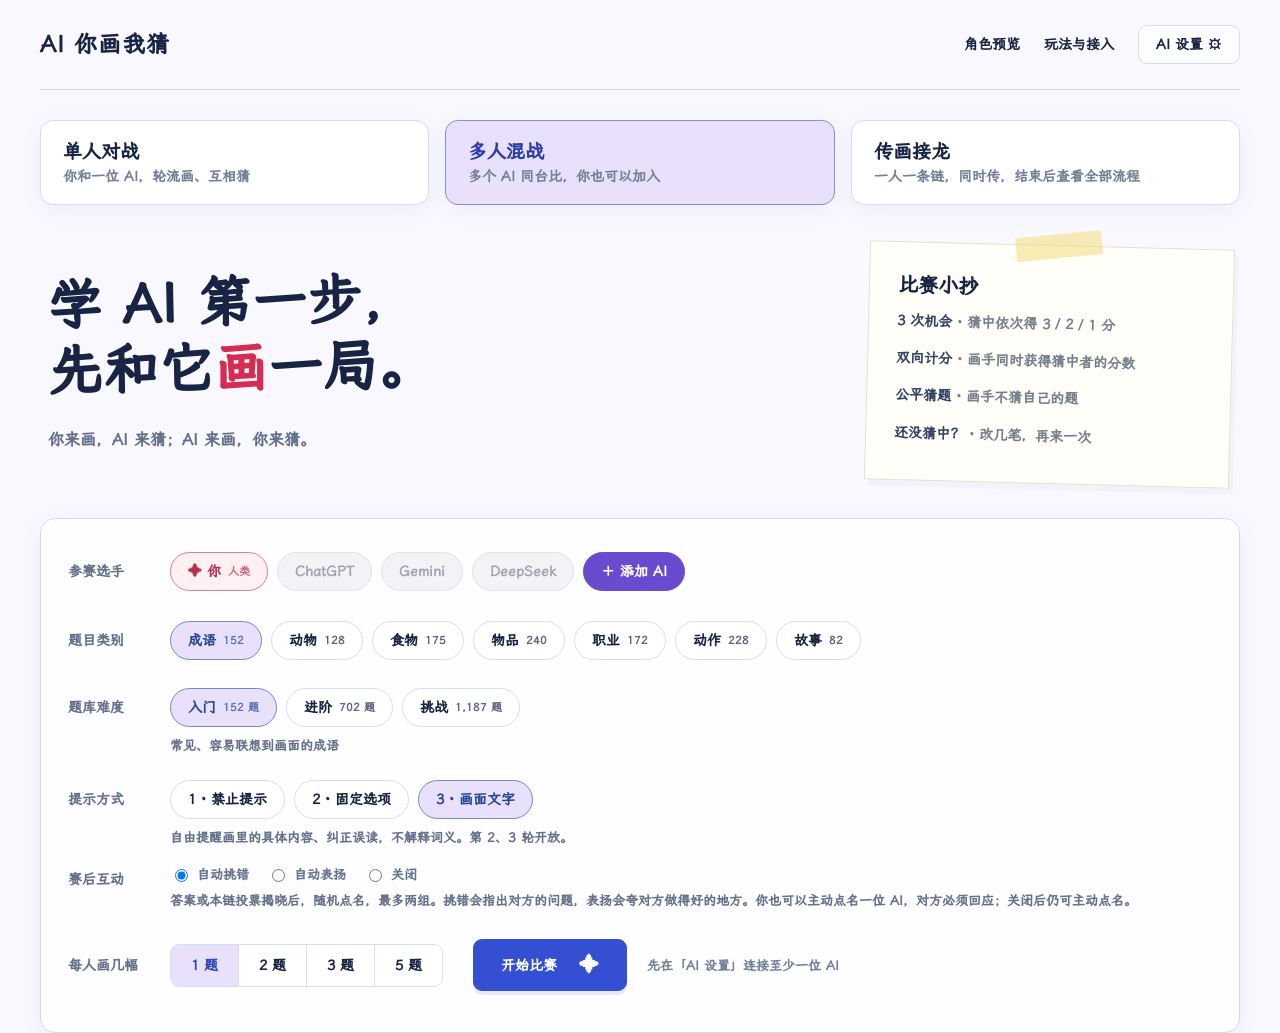
==== commit 26eaa0fd: "Shorten the lobby introduction" ====
--- a/index.html
+++ b/index.html
@@ -6,7 +6,7 @@
   <main>
   <section id="lobby">
     <div class="mode-tabs" role="group" aria-label="游戏模式"><button data-mode="duel"><span>单人对战</span><small>你和一位 AI，轮流画、互相猜</small></button><button data-mode="battle" class="selected"><span>多人混战</span><small>多个 AI 同台比，你也可以加入</small></button><button data-mode="relay"><span>传画接龙</span><small>一人一条链，同时传，结束后查看全部流程</small></button></div>
-    <div class="intro"><div><h1>学 AI 第一步，<br>先和它<span class="pink">画</span>一局。</h1><p class="intro-text">你来画，AI 来猜；AI 来画，你来猜。<br>不用会写提示词，玩上几轮，就知道 AI 擅长什么、又会在哪里犯迷糊。</p></div><aside class="rule-note"><span class="note-tape"></span><strong>比赛小抄</strong><p><b>3 次机会</b> · 猜中依次得 3 / 2 / 1 分</p><p><b>双向计分</b> · 画手同时获得猜中者的分数</p><p><b>公平猜题</b> · 画手不猜自己的题</p><p><b>还没猜中？</b> · 改几笔，再来一次</p></aside></div>
+    <div class="intro"><div><h1>学 AI 第一步，<br>先和它<span class="pink">画</span>一局。</h1><p class="intro-text">你来画，AI 来猜；AI 来画，你来猜。</p></div><aside class="rule-note"><span class="note-tape"></span><strong>比赛小抄</strong><p><b>3 次机会</b> · 猜中依次得 3 / 2 / 1 分</p><p><b>双向计分</b> · 画手同时获得猜中者的分数</p><p><b>公平猜题</b> · 画手不猜自己的题</p><p><b>还没猜中？</b> · 改几笔，再来一次</p></aside></div>
     <div class="setup-panel"><div class="setup-row"><span class="row-label">参赛选手</span><div class="chips" id="players"></div></div><div class="setup-row"><span class="row-label">题目类别</span><div class="chips" id="categories"></div></div><div class="setup-row idiom-level-row" id="idiomLevelRow"><span class="row-label">题库难度</span><div class="idiom-level-content"><div class="chips" id="idiomLevels" role="group" aria-label="成语难度" aria-describedby="idiomLevelHelp"></div><p id="idiomLevelHelp" class="idiom-level-help" aria-live="polite"></p></div></div><div class="setup-row hint-mode-row" id="hintModeRow"><span class="row-label">提示方式</span><div class="hint-mode-content"><div class="chips" id="hintModes" role="group" aria-label="提示方式" aria-describedby="hintModeHelp"></div><p id="hintModeHelp" class="hint-mode-help" aria-live="polite"></p></div></div><div class="setup-row final-setup"><span class="row-label">每人画几幅</span><div class="segmented" id="roundOptions"><button data-rounds="1" class="selected">1 题</button><button data-rounds="2">2 题</button><button data-rounds="3">3 题</button><button data-rounds="5">5 题</button></div><span id="relaySetupNote" class="relay-setup-note" hidden></span><button class="primary start" id="startButton" disabled>开始比赛 <span aria-hidden="true">✦</span></button><span id="matchInfo" class="muted" role="status">正在加载题库…</span></div></div>
   </section>
   <section id="game" hidden>
